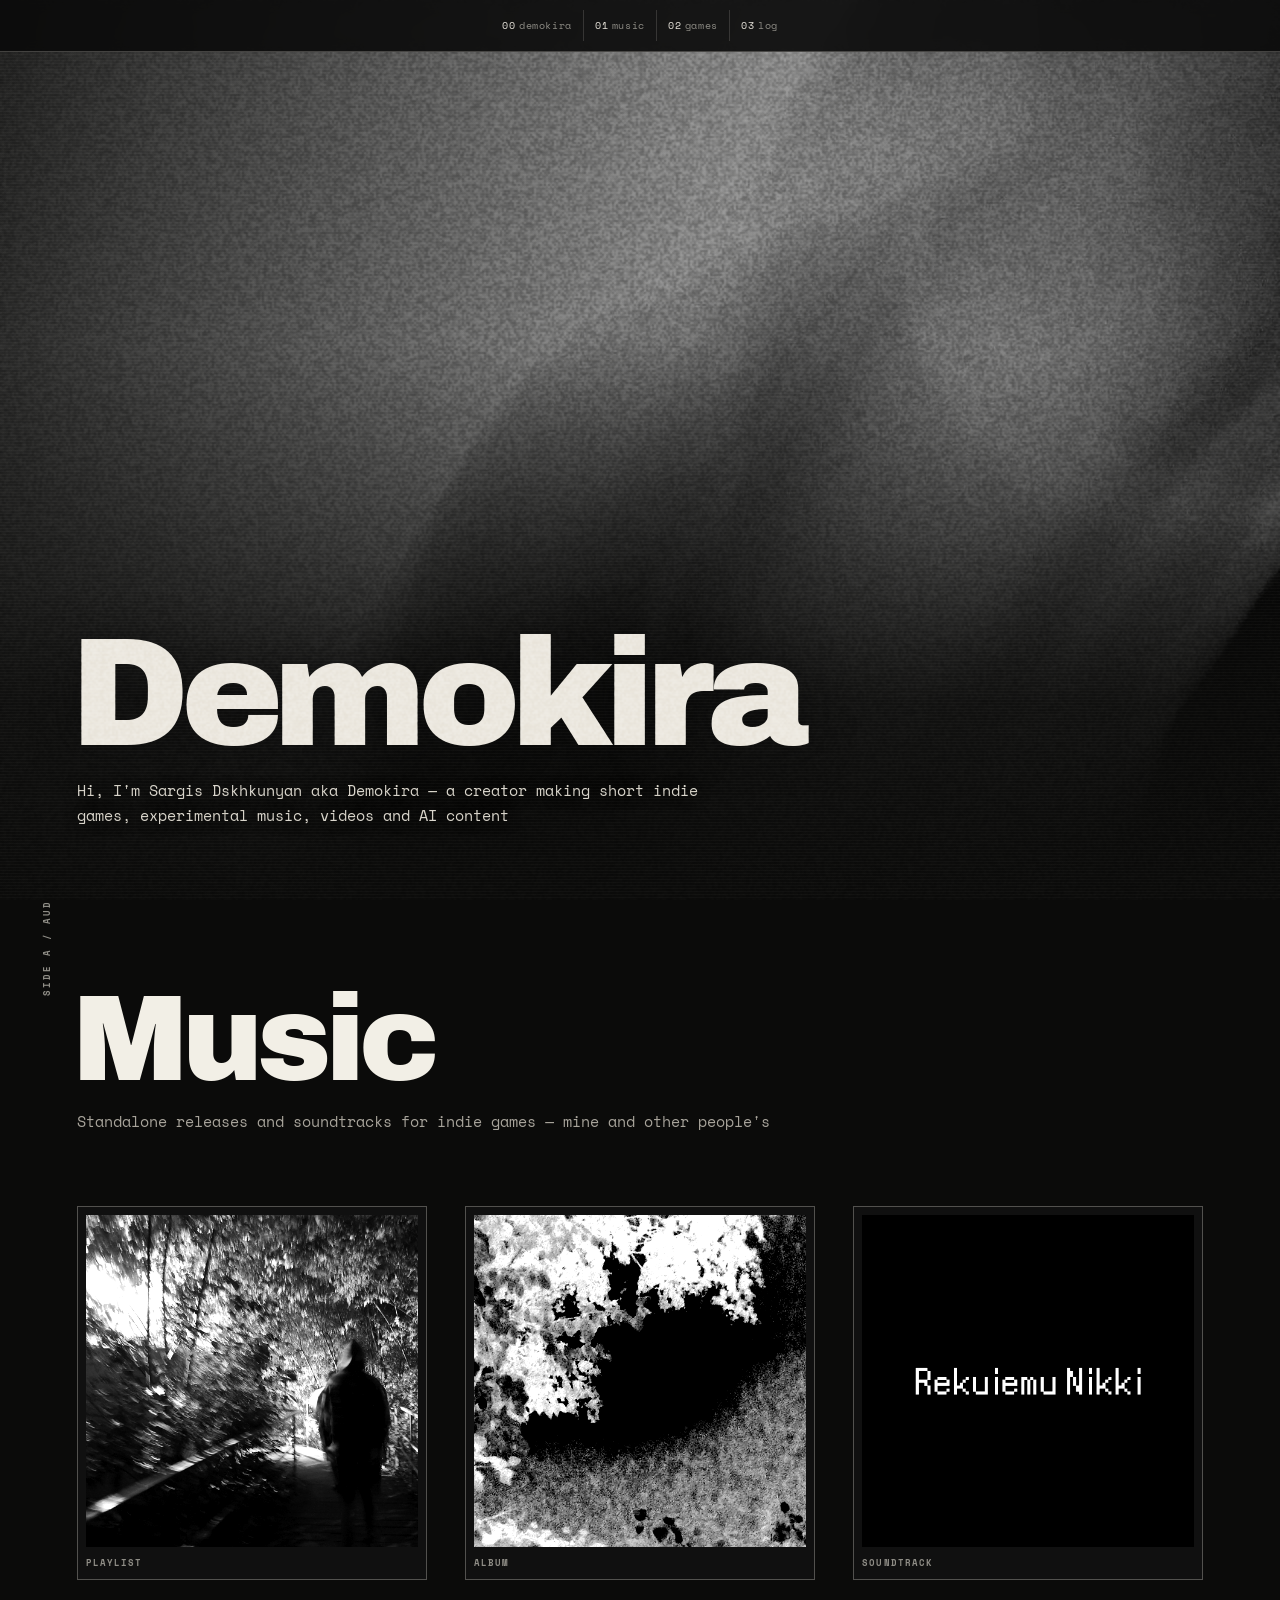
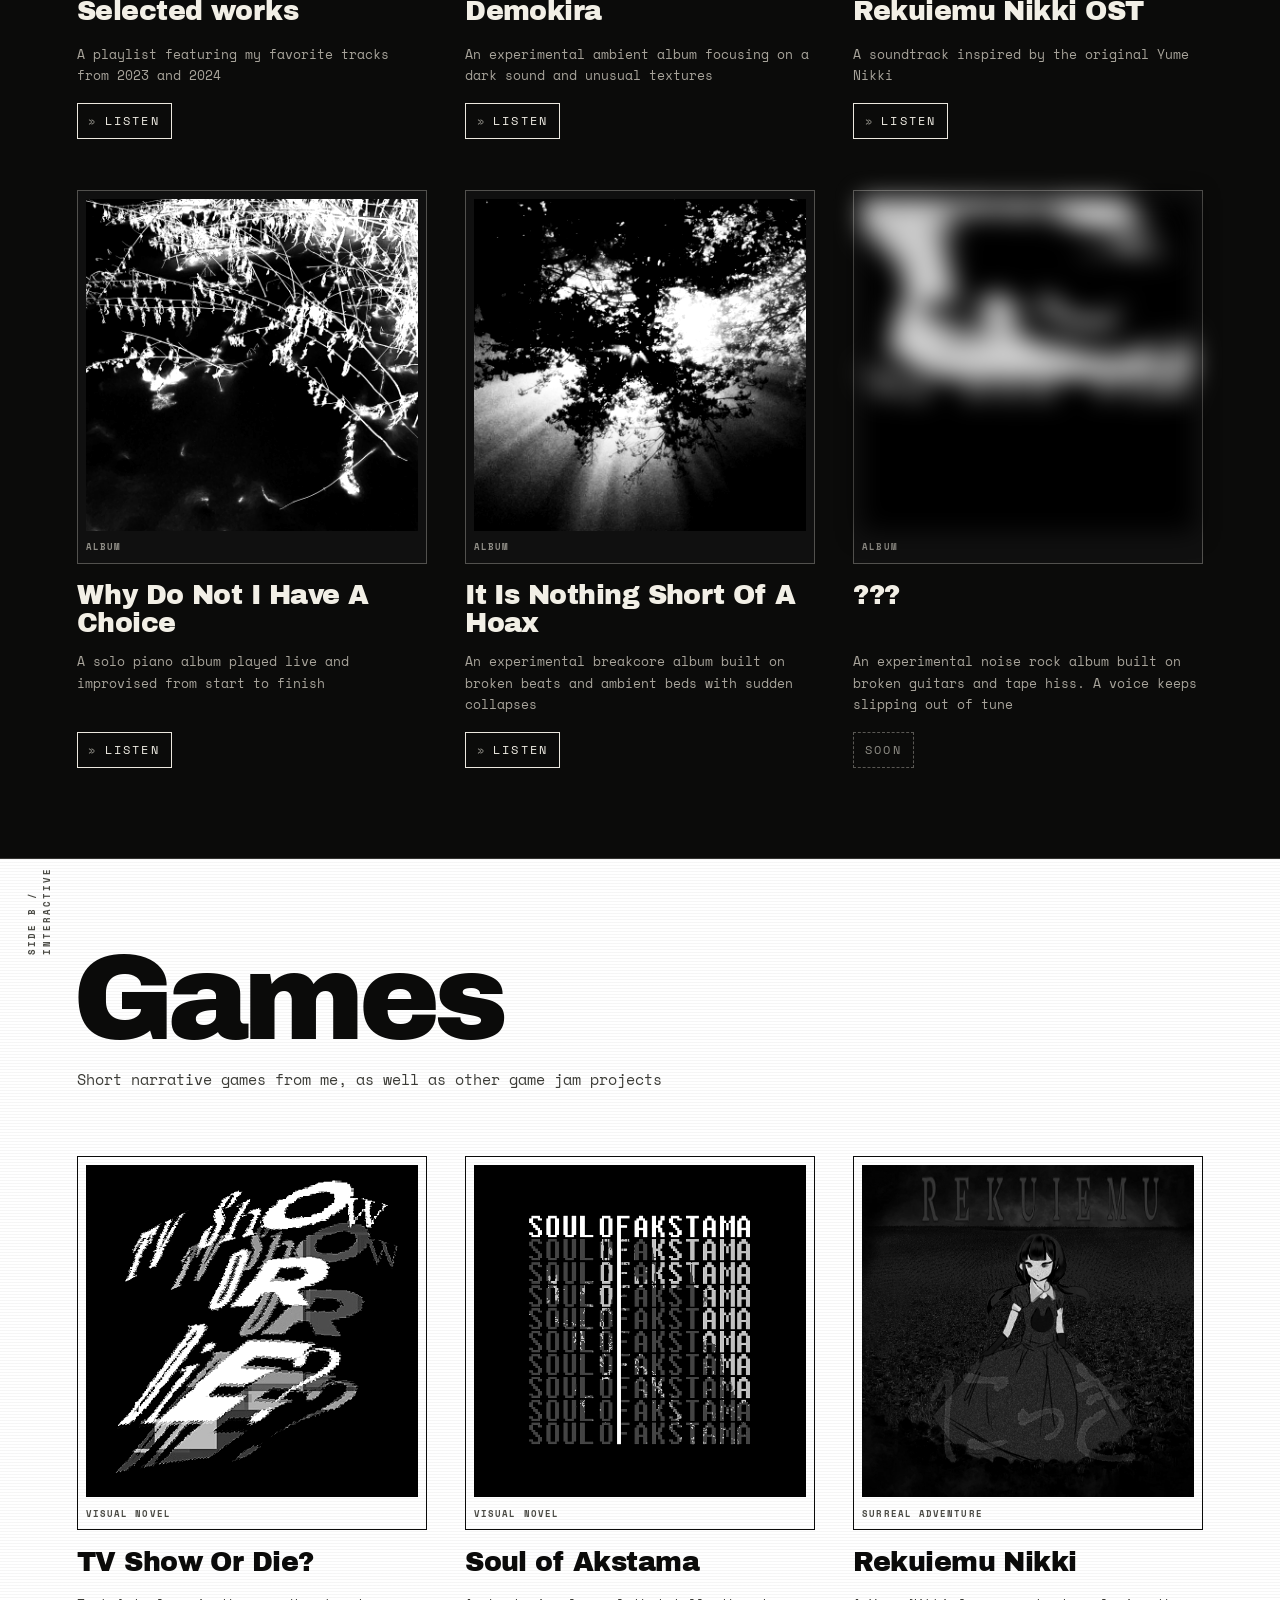
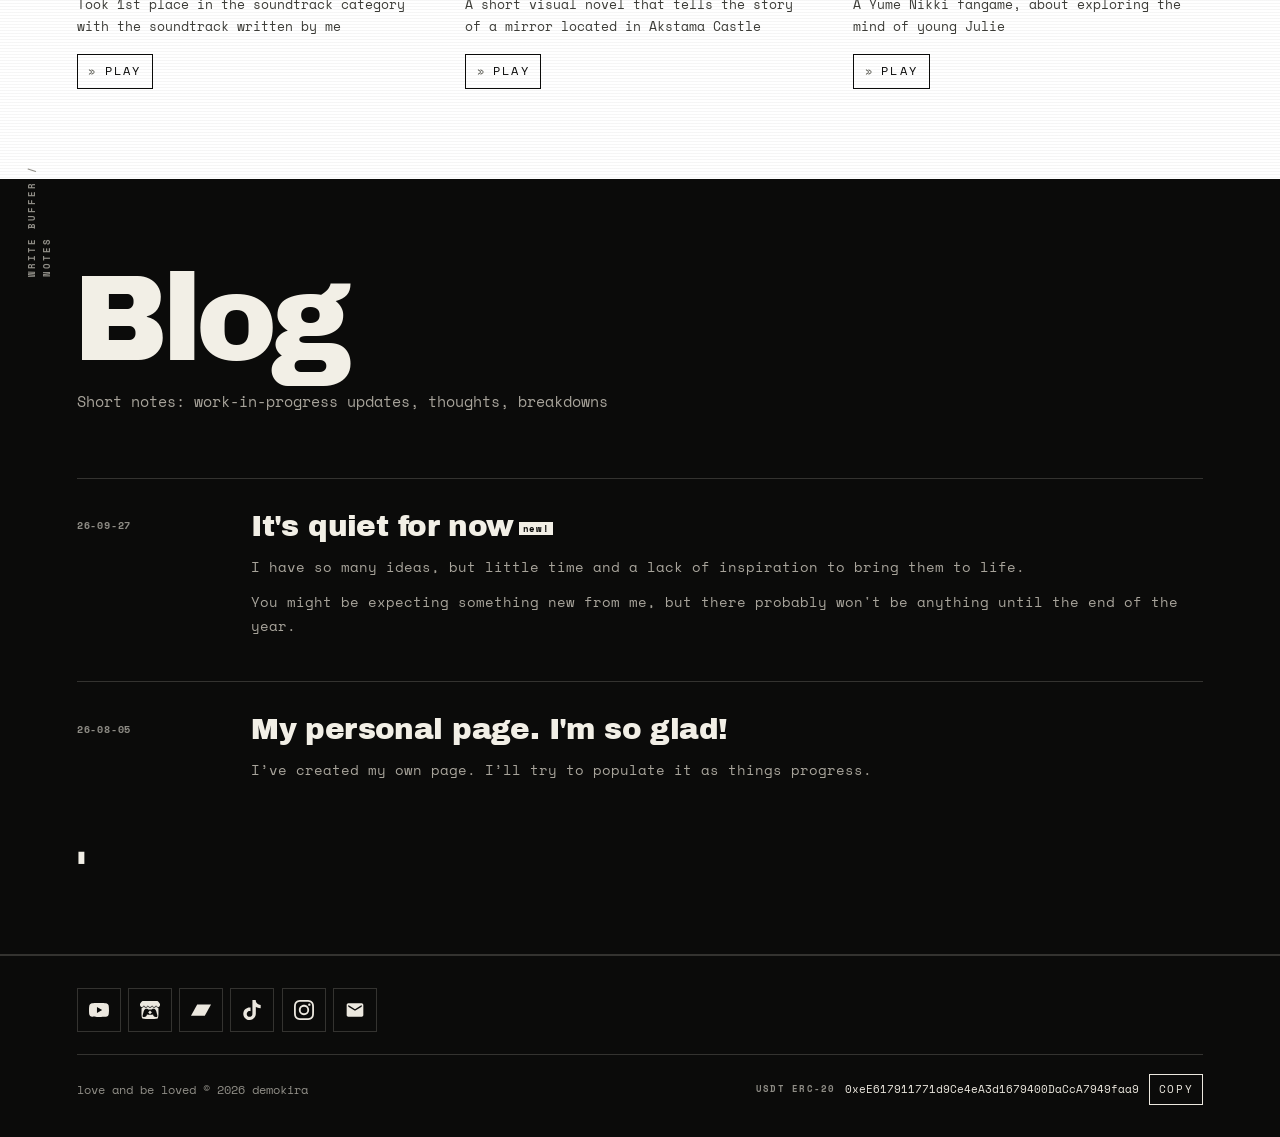
==== index.html @ 19bf6194 "Remove left border from first nav item" ====
<!doctype html>
<html lang="en">
<head>
<meta charset="utf-8">
<meta name="viewport" content="width=device-width, initial-scale=1">
<title>Demokira — indie games, music, videos and AI content</title>
<meta name="description" content="Short indie games, experimental music, videos, AI content and a dev blog by Sargis Dskhkunyan aka Demokira.">
<meta name="theme-color" content="#0b0b0a">
<meta property="og:title" content="Demokira — indie games, music, videos and AI content">
<meta property="og:description" content="Short indie games, experimental music, videos, AI content and a dev blog by Sargis Dskhkunyan aka Demokira.">
<meta property="og:type" content="website">
<meta property="og:url" content="https://sargis.space/">
<meta property="og:site_name" content="Demokira">
<meta property="og:image" content="https://sargis.space/assets/og.png">
<meta name="twitter:card" content="summary_large_image">
<meta name="twitter:image" content="https://sargis.space/assets/og.png">
<link rel="canonical" href="https://sargis.space/">
<link rel="icon" href="assets/icon.png">
<link rel="apple-touch-icon" href="assets/apple-touch-icon.png">
<link rel="manifest" href="site.webmanifest">
<link rel="preconnect" href="https://fonts.googleapis.com">
<link rel="preconnect" href="https://fonts.gstatic.com">
<link rel="stylesheet" href="styles.css?v=portrait15">
</head>
<body>
<div class="dk" id="top"><canvas aria-hidden="true" class="grain-field"></canvas><header class="bar"><nav aria-label="Sections" class="bar__nav"><a href="#top"><span class="nav__num">00</span><span class="nav__word">demokira</span></a><a href="#music"><span class="nav__num">01</span><span class="nav__word">music</span></a><a href="#games"><span class="nav__num">02</span><span class="nav__word">games</span></a><a href="#log"><span class="nav__num">03</span><span class="nav__word">log</span></a></nav></header><main><section class="portrait" id="signal" aria-labelledby="site-title">
  <img alt="Sargis Dskhkunyan, Demokira" class="portrait__img" src="assets/artist.jpg"/>
  <div class="portrait__copy">
    <h1 class="portrait__title" id="site-title">Demokira</h1>
    <p class="portrait__body">Hi, I&#x27;m Sargis Dskhkunyan aka Demokira — a creator making short indie games, experimental music, videos and AI content</p>
  </div>
</section><section aria-labelledby="music-heading" class="bill" id="music"><div class="bill__head"><p class="rail-label">side a / audio</p><h2 class="h-display" id="music-heading">Music</h2><p class="lede">Standalone releases and soundtracks for indie games — mine and other people&#x27;s</p></div><ol class="sleeves"><li class="sleeve"><figure class="sleeve__art"><img alt="Selected works cover artwork" height="512" loading="lazy" src="assets/covers/best-of.jpg" width="512"/><figcaption>playlist</figcaption></figure><div class="sleeve__meta"><h3>Selected works</h3><p class="sleeve__desc">A playlist featuring my favorite tracks from 2023 and 2024</p><a class="listen" href="https://demokira.bandcamp.com/album/the-best-of-demokira-23-24" rel="noopener noreferrer" target="_blank"><span aria-hidden="true">»</span> listen</a></div></li><li class="sleeve"><figure class="sleeve__art"><img alt="Demokira cover artwork" height="512" loading="lazy" src="assets/covers/demokira.jpg" width="512"/><figcaption>album</figcaption></figure><div class="sleeve__meta"><h3>Demokira</h3><p class="sleeve__desc">An experimental ambient album focusing on a dark sound and unusual textures</p><a class="listen" href="https://demokira.bandcamp.com/album/demokira" rel="noopener noreferrer" target="_blank"><span aria-hidden="true">»</span> listen</a></div></li><li class="sleeve"><figure class="sleeve__art"><img alt="Rekuiemu Nikki OST cover artwork" height="512" loading="lazy" src="assets/covers/rekuiemu-ost.jpg" width="512"/><figcaption>soundtrack</figcaption></figure><div class="sleeve__meta"><h3>Rekuiemu Nikki OST</h3><p class="sleeve__desc">A soundtrack inspired by the original Yume Nikki</p><a class="listen" href="https://demokira.bandcamp.com/album/rekuiemu-nikki-demo-ost" rel="noopener noreferrer" target="_blank"><span aria-hidden="true">»</span> listen</a></div></li><li class="sleeve"><figure class="sleeve__art"><img alt="Why Do Not I Have A Choice cover artwork" height="512" loading="lazy" src="assets/covers/choice.jpg" width="512"/><figcaption>album</figcaption></figure><div class="sleeve__meta"><h3>Why Do Not I Have A Choice</h3><p class="sleeve__desc">A solo piano album played live and improvised from start to finish</p><a class="listen" href="https://demokira.bandcamp.com/album/why-do-not-i-have-a-choice" rel="noopener noreferrer" target="_blank"><span aria-hidden="true">»</span> listen</a></div></li><li class="sleeve"><figure class="sleeve__art"><img alt="It Is Nothing Short Of A Hoax cover artwork" height="512" loading="lazy" src="assets/covers/hoax.jpg" width="512"/><figcaption>album</figcaption></figure><div class="sleeve__meta"><h3>It Is Nothing Short Of A Hoax</h3><p class="sleeve__desc">An experimental breakcore album built on broken beats and ambient beds with sudden collapses</p><a class="listen" href="https://demokira.bandcamp.com/album/it-is-nothing-short-of-a-hoax" rel="noopener noreferrer" target="_blank"><span aria-hidden="true">»</span> listen</a></div></li><li class="sleeve sleeve--upcoming"><figure class="sleeve__art"><img alt="??? cover artwork" height="512" loading="lazy" src="assets/covers/upcoming.jpg" width="512"/><figcaption>album</figcaption></figure><div class="sleeve__meta"><h3>???</h3><p class="sleeve__desc">An experimental noise rock album built on broken guitars and tape hiss. A voice keeps slipping out of tune</p><span class="listen listen--soon">soon</span></div></li></ol></section><section aria-labelledby="games-heading" class="inverse inverse--games" id="games"><div class="inverse__head"><p class="rail-label rail-label--ink">side b / interactive</p><h2 class="h-display" id="games-heading">Games</h2><p class="lede lede--ink">Short narrative games from me, as well as other game jam projects</p></div><ol class="sleeves sleeves--games"><li class="sleeve">
  <figure class="sleeve__art"><img alt="TV Show Or Die? cover artwork" height="512" loading="lazy" src="assets/covers/tv-show.jpg" width="512"/><figcaption>visual novel</figcaption></figure>
  <div class="sleeve__meta"><h3>TV Show Or Die?</h3><p class="sleeve__desc">Took 1st place in the soundtrack category with the soundtrack written by me</p><a class="play" href="https://demokira.itch.io/tv-show-or-die" rel="noopener noreferrer" target="_blank"><span aria-hidden="true">»</span> play</a></div>
</li><li class="sleeve">
  <figure class="sleeve__art"><img alt="Soul of Akstama cover artwork" height="512" loading="lazy" src="assets/covers/soul-of-akstama.jpg" width="512"/><figcaption>visual novel</figcaption></figure>
  <div class="sleeve__meta"><h3>Soul of Akstama</h3><p class="sleeve__desc">A short visual novel that tells the story of a mirror located in Akstama Castle</p><a class="play" href="https://demokira.itch.io/soul-of-akstama" rel="noopener noreferrer" target="_blank"><span aria-hidden="true">»</span> play</a></div>
</li><li class="sleeve">
  <figure class="sleeve__art"><img alt="Rekuiemu Nikki cover artwork" height="512" loading="lazy" src="assets/covers/rekuiemu-nikki.jpg" width="512"/><figcaption>surreal adventure</figcaption></figure>
  <div class="sleeve__meta"><h3>Rekuiemu Nikki</h3><p class="sleeve__desc">A Yume Nikki fangame, about exploring the mind of young Julie</p><a class="play" href="https://eklsn.itch.io/reknikki" rel="noopener noreferrer" target="_blank"><span aria-hidden="true">»</span> play</a></div>
</li></ol></section><section aria-labelledby="log-heading" class="log" id="log"><div class="log__head"><p class="rail-label">write buffer / notes</p><h2 class="h-display" id="log-heading">Blog</h2><p class="lede">Short notes: work-in-progress updates, thoughts, breakdowns</p></div><ol class="log__list"><li class="entry"><time class="entry__date" datetime="2026-09-27">26-09-27</time><div class="entry__body"><h3>It&#x27;s quiet for now<span class="new">new!</span></h3><p>I have so many ideas, but little time and a lack of inspiration to bring them to life.</p><p>You might be expecting something new from me, but there probably won&#x27;t be anything until the end of the year.</p></div></li><li class="entry"><time class="entry__date" datetime="2026-08-05">26-08-05</time><div class="entry__body"><h3>My personal page. I&#x27;m so glad!</h3><p>I’ve created my own page. I’ll try to populate it as things progress.</p></div></li></ol><p aria-hidden="true" class="log__cursor">▮</p></section></main><footer class="foot"><div class="foot__top"><ul aria-label="Channels" class="foot__channels"><li><a aria-label="youtube" href="https://www.youtube.com/@demokira" rel="noopener noreferrer" target="_blank" title="youtube"><span aria-hidden="true" class="foot__icon foot__icon--youtube"></span></a></li><li><a aria-label="itch.io" href="https://demokira.itch.io" rel="noopener noreferrer" target="_blank" title="itch.io"><span aria-hidden="true" class="foot__icon foot__icon--itchdotio"></span></a></li><li><a aria-label="bandcamp" href="https://demokira.bandcamp.com" rel="noopener noreferrer" target="_blank" title="bandcamp"><span aria-hidden="true" class="foot__icon foot__icon--bandcamp"></span></a></li><li><a aria-label="tiktok" href="https://www.tiktok.com/@demokira_?_r=1&amp;_t=ZS-98bt2Kt1skm" rel="noopener noreferrer" target="_blank" title="tiktok"><span aria-hidden="true" class="foot__icon foot__icon--tiktok"></span></a></li><li><a aria-label="instagram" href="https://www.instagram.com/srgsdshkhnn" rel="noopener noreferrer" target="_blank" title="instagram"><span aria-hidden="true" class="foot__icon foot__icon--instagram"></span></a></li><li><a aria-label="email" href="mailto:sargis.dshkhunyan@gmail.com" rel="noopener noreferrer" title="email"><span aria-hidden="true" class="foot__icon foot__icon--email"></span></a></li></ul></div><div class="foot__bottom"><p class="foot__line">love and be loved © 2026 demokira</p><div class="foot__wallet"><span class="foot__wallet-label">USDT ERC-20</span><code class="foot__wallet-value">0xeE617911771d9Ce4eA3d1679400DaCcA7949faa9</code><button class="wallet-key" type="button">copy</button></div></div></footer></div>
<script src="script.js?v=portrait15" defer></script>
</body>
</html>
---- styles.css ----
@import url('https://fonts.googleapis.com/css2?family=Archivo+Black&family=Archivo:wght@400;500&family=Space+Mono:ital,wght@0,400;0,700;1,400&display=swap');

*, *::before, *::after { box-sizing: border-box; }
html, body { margin: 0; padding: 0; }
html { background: #0b0b0a; }
body { background: #0b0b0a; color: #ece8df; }
h1, h2, h3, p, figure, blockquote { margin: 0; }
ul, ol { margin: 0; padding: 0; list-style: none; }
img { max-width: 100%; }
a { color: inherit; }
button { font: inherit; }
::selection { background: #ece8df; color: #0b0b0a; }

.scroll-scrub {
  --ss-progress: 0;
  position: relative;
  isolation: isolate;
  color: var(--ss-ink);
  background: var(--ss-bg);
}

.scroll-scrub__stage {
  position: sticky;
  top: 0;
  z-index: 0;
  width: 100%;
  height: 100dvh;
  overflow: hidden;
  background: var(--ss-bg);
}

.scroll-scrub__media,
.scroll-scrub__layer,
.scroll-scrub__picture,
.scroll-scrub__poster,
.scroll-scrub__video {
  position: absolute;
  inset: 0;
  width: 100%;
  height: 100%;
}

.scroll-scrub__media {
  z-index: 0;
}

.scroll-scrub__layer {
  margin: 0;
  overflow: hidden;
  opacity: 0;
  will-change: opacity;
}

.scroll-scrub__layer:first-child {
  opacity: 1;
}

.scroll-scrub__poster,
.scroll-scrub__video {
  display: block;
  object-fit: cover;
  object-position: var(--ss-object-position);
}

.scroll-scrub__poster {
  z-index: 0;
}

.scroll-scrub__video {
  z-index: 1;
}

.scroll-scrub__layer[data-video-painted="true"] .scroll-scrub__poster {
  visibility: hidden;
}

.scroll-scrub__progress {
  position: absolute;
  z-index: 5;
  top: 0;
  right: 0;
  left: 0;
  height: 2px;
  background: color-mix(in srgb, var(--ss-ink) 14%, transparent);
  pointer-events: none;
}

.scroll-scrub__progress span {
  display: block;
  width: 100%;
  height: 100%;
  background: var(--ss-accent);
  transform: scaleX(var(--ss-progress));
  transform-origin: left center;
}

.scroll-scrub__route {
  position: absolute;
  z-index: 6;
  top: clamp(1rem, 3vw, 2rem);
  right: clamp(1rem, 4vw, 4rem);
  left: clamp(1rem, 4vw, 4rem);
  display: flex;
  justify-content: flex-end;
  gap: 0.25rem;
  pointer-events: auto;
}

.scroll-scrub__route-button {
  min-height: 2.75rem;
  padding: 0.65rem 0.9rem;
  border: 0;
  color: var(--ss-muted);
  background: transparent;
  font: inherit;
  cursor: pointer;
}

.scroll-scrub__route-button:hover,
.scroll-scrub__route-button[aria-current="step"] {
  color: var(--ss-ink);
}

.scroll-scrub__route-button[aria-current="step"] {
  text-decoration: underline;
  text-decoration-color: var(--ss-accent);
  text-decoration-thickness: 0.15em;
  text-underline-offset: 0.3em;
}

.scroll-scrub__route-button:focus-visible {
  outline: 2px solid var(--ss-accent);
  outline-offset: 3px;
}

.scroll-scrub__story {
  position: relative;
  z-index: 3;
  margin-top: -100dvh;
  pointer-events: none;
}

.scroll-scrub__chapter,
.scroll-scrub__connector-band {
  position: relative;
}

.scroll-scrub__chapter-pin {
  position: sticky;
  top: 0;
  display: flex;
  align-items: center;
  min-height: 100dvh;
  padding: clamp(5rem, 9vw, 8rem) clamp(1.25rem, 6vw, 6rem);
  pointer-events: none;
}

.scroll-scrub__chapter[data-align="right"] .scroll-scrub__chapter-pin {
  justify-content: flex-end;
}

.scroll-scrub__copy {
  position: relative;
  width: min(40rem, 48vw);
  pointer-events: auto;
}

.scroll-scrub__copy::before {
  position: absolute;
  z-index: -1;
  inset: -3rem -5rem;
  content: "";
  background: radial-gradient(
    ellipse at center,
    color-mix(in srgb, var(--ss-bg) 88%, transparent) 0%,
    color-mix(in srgb, var(--ss-bg) 58%, transparent) 52%,
    transparent 76%
  );
  pointer-events: none;
}

.scroll-scrub__kicker {
  max-width: 30ch;
  margin: 0 0 1rem;
  color: var(--ss-accent);
  font-size: 0.8rem;
  font-weight: 700;
  letter-spacing: 0.12em;
  text-transform: uppercase;
}

.scroll-scrub__title {
  max-width: 13ch;
  margin: 0;
  color: var(--ss-ink);
  font: inherit;
  font-size: clamp(2.75rem, 6vw, 6.75rem);
  font-weight: 700;
  line-height: 0.94;
  letter-spacing: -0.045em;
  text-wrap: balance;
}

.scroll-scrub__body {
  max-width: 42ch;
  margin: 1.5rem 0 0;
  color: var(--ss-muted);
  font-size: clamp(1rem, 1.35vw, 1.2rem);
  line-height: 1.55;
}

.scroll-scrub__tags {
  display: flex;
  flex-wrap: wrap;
  gap: 0.55rem;
  margin: 1.5rem 0 0;
  padding: 0;
  list-style: none;
}

.scroll-scrub__tags li {
  padding: 0.45rem 0.7rem;
  border: 1px solid color-mix(in srgb, var(--ss-ink) 20%, transparent);
  color: var(--ss-ink);
  font-size: 0.82rem;
}

.scroll-scrub__actions {
  display: flex;
  flex-wrap: wrap;
  gap: 0.75rem;
  margin-top: 2rem;
}

@media (max-width: 860px) {
  .scroll-scrub__poster,
  .scroll-scrub__video {
    object-position: var(--ss-mobile-position);
  }

  .scroll-scrub__route {
    right: max(0.75rem, env(safe-area-inset-right));
    left: max(0.75rem, env(safe-area-inset-left));
    justify-content: flex-start;
    overflow-x: auto;
    overscroll-behavior-x: contain;
    scrollbar-width: thin;
  }

  .scroll-scrub__route-button {
    flex: 0 0 auto;
  }

  .scroll-scrub__chapter-pin,
  .scroll-scrub__chapter[data-align="right"] .scroll-scrub__chapter-pin {
    align-items: flex-end;
    justify-content: flex-start;
    padding: 6.5rem max(1.25rem, env(safe-area-inset-right))
      calc(4rem + env(safe-area-inset-bottom))
      max(1.25rem, env(safe-area-inset-left));
  }

  .scroll-scrub__copy {
    width: min(100%, 36rem);
  }

  .scroll-scrub__copy::before {
    inset: -3rem -2rem;
    background: linear-gradient(
      to top,
      var(--ss-bg) 0%,
      color-mix(in srgb, var(--ss-bg) 82%, transparent) 58%,
      transparent 100%
    );
  }

  .scroll-scrub__title {
    max-width: 14ch;
    font-size: clamp(2.3rem, 11vw, 4.5rem);
  }
}

@media (prefers-reduced-motion: reduce) {
  .scroll-scrub__chapter {
    min-height: 100dvh !important;
  }

  .scroll-scrub__connector-band {
    display: none;
  }

  .scroll-scrub__progress span {
    transition: none;
  }
}


/* ==========================================================================
   DEMOKIRA — pirate signal. Custom token layer, no framework utilities.
   ========================================================================== */

html {
  scroll-behavior: smooth;
  background: #0b0b0a;
}

.dk {
  --ink: #0b0b0a;
  --paper: #ece8df;
  --chalk: #f2efe6;
  --ash: #8f8d86;
  --smoke: #a8a49b;
  --line: rgba(236, 232, 223, 0.18);
  --bar-h: 52px;
  position: relative;
  min-height: 100dvh;
  background: var(--ink);
  color: var(--paper);
  font-family: "Space Mono", ui-monospace, "SFMono-Regular", monospace;
  font-size: 15px;
  line-height: 1.6;
  overflow-x: clip;
}

/* fixed randomized grain over the whole site (canvas) */
.grain-field {
  position: fixed;
  z-index: 74;
  inset: 0;
  display: block;
  width: 100%;
  height: 100%;
  opacity: 0.2;
  mix-blend-mode: overlay;
  pointer-events: none;
}

.dk::after {
  position: fixed;
  z-index: 75;
  inset: 0;
  content: "";
  background: repeating-linear-gradient(
    to bottom,
    rgba(236, 232, 223, 0.05) 0px,
    rgba(236, 232, 223, 0.05) 1px,
    rgba(11, 11, 10, 0) 1px,
    rgba(11, 11, 10, 0) 3px
  );
  opacity: 0.6;
  pointer-events: none;
}

/* ---------- machine bar -------------------------------------------------- */
.bar {
  position: fixed;
  z-index: 90;
  top: 0;
  right: 0;
  left: 0;
  display: flex;
  align-items: center;
  gap: 1.5rem;
  height: var(--bar-h);
  padding: 0 clamp(0.75rem, 2vw, 1.5rem);
  border-bottom: 1px solid rgba(236, 232, 223, 0.24);
  background: rgba(11, 11, 10, 0.9);
  -webkit-backdrop-filter: blur(6px);
  backdrop-filter: blur(6px);
  font-family: "Space Mono", ui-monospace, monospace;
  font-size: 10px;
  letter-spacing: 0.08em;
  text-transform: lowercase;
}

.brand {
  display: inline-flex;
  align-items: center;
  color: var(--chalk);
  font-family: "Archivo", "Helvetica Neue", Arial, sans-serif;
  font-size: 12px;
  font-weight: 400;
  letter-spacing: 0.08em;
  text-decoration: none;
  text-transform: uppercase;
}

.brand:hover {
  background: var(--chalk);
  color: var(--ink);
}

.bar__nav {
  display: flex;
  margin: 0 auto;
  gap: 0;
}

.bar__nav a {
  display: inline-flex;
  gap: 0.35em;
  padding: 0.45rem 0.7rem;
  border-left: 1px solid rgba(236, 232, 223, 0.16);
  color: var(--ash);
  font-family: "Space Mono", ui-monospace, monospace;
  font-size: 10px;
  letter-spacing: 0.06em;
  text-decoration: none;
}

.nav__num {
  color: var(--paper);
}

.bar__nav a:hover .nav__num,
.bar__nav a:focus-visible .nav__num {
  color: inherit;
}

.bar__nav a:first-child {
  border-left: 0;
}

.bar__nav a:hover,
.bar__nav a:focus-visible {
  background: var(--chalk);
  color: var(--ink);
  outline: none;
}

/* ---------- hero: artist portrait ---------------------------------------- */
.portrait {
  position: relative;
  display: flex;
  align-items: flex-end;
  min-height: 100dvh;
  padding: calc(var(--bar-h) + 3rem) clamp(1.1rem, 6vw, 5.5rem)
    clamp(2.5rem, 8vh, 5rem);
  overflow: hidden;
  background: var(--ink);
}

.portrait__img {
  position: absolute;
  z-index: 0;
  inset: 0;
  display: block;
  width: 100%;
  height: 100%;
  object-fit: cover;
  object-position: 50% 42%;
  filter: grayscale(1) contrast(1.12) brightness(0.78);
}

.portrait::after {
  position: absolute;
  z-index: 1;
  inset: 0;
  content: "";
  background:
    linear-gradient(
      to top,
      #0b0b0a 0%,
      rgba(11, 11, 10, 0.9) 22%,
      rgba(11, 11, 10, 0.18) 62%,
      rgba(11, 11, 10, 0.22) 100%
    ),
    linear-gradient(
      100deg,
      rgba(11, 11, 10, 0.86) 0%,
      rgba(11, 11, 10, 0.25) 48%,
      rgba(11, 11, 10, 0) 72%
    );
  pointer-events: none;
}

.portrait__copy {
  position: relative;
  z-index: 2;
  width: min(86rem, 94vw);
}

.portrait__label {
  margin: 0 0 1.2rem;
  color: #d0ccc2;
  font-family: "Space Mono", ui-monospace, monospace;
  font-size: 9px;
  letter-spacing: 0.2em;
  text-transform: uppercase;
}

.portrait__title {
  margin: 0 0 0 -0.045em;
  color: var(--paper);
  font-family: "Archivo Black", "Arial Black", sans-serif;
  font-size: clamp(4rem, 12vw, 12rem);
  font-weight: 400;
  line-height: 0.8;
  letter-spacing: -0.06em;
  text-shadow: 0 0 44px rgba(11, 11, 10, 0.65);
}

.portrait__body {
  max-width: 50vw;
  margin: 1.4rem 0 0;
  color: #d8d4ca;
  font-family: "Space Mono", ui-monospace, monospace;
  font-size: 0.95rem;
  line-height: 1.65;
  text-shadow: 0 1px 14px rgba(11, 11, 10, 0.85);
}

/* ---------- hero: archive index ------------------------------------------ */
.archive {
  position: relative;
  display: flex;
  flex-direction: column;
  min-height: 100dvh;
  padding: calc(var(--bar-h) + 2rem) clamp(1.1rem, 6vw, 5.5rem)
    clamp(2rem, 6vh, 4rem);
  border-bottom: 1px solid var(--line);
}

.archive__top {
  display: flex;
  flex-wrap: wrap;
  justify-content: space-between;
  gap: 0.8rem;
  padding-bottom: 0.9rem;
  border-bottom: 1px solid var(--line);
  color: var(--ash);
  font-family: "Space Mono", ui-monospace, monospace;
  font-size: 9px;
  letter-spacing: 0.14em;
  text-transform: uppercase;
}

.archive__grid {
  display: grid;
  flex: 1;
  grid-template-columns: minmax(0, 0.42fr) minmax(0, 0.58fr);
  gap: clamp(2rem, 5vw, 5rem);
  align-items: center;
  padding-top: clamp(2rem, 5vh, 4rem);
}

.archive__label {
  margin: 0 0 1rem;
  color: var(--ash);
  font-family: "Space Mono", ui-monospace, monospace;
  font-size: 9px;
  letter-spacing: 0.2em;
  text-transform: uppercase;
}

.archive__title {
  margin: 0 0 1.5rem;
  color: var(--chalk);
  font-family: "Archivo Black", "Arial Black", sans-serif;
  font-size: clamp(3.4rem, 7vw, 7rem);
  font-weight: 400;
  line-height: 0.82;
  letter-spacing: -0.05em;
}

.archive__body {
  max-width: 46ch;
  margin: 0;
  color: var(--smoke);
  font-family: "Space Mono", ui-monospace, monospace;
  font-size: 0.95rem;
  line-height: 1.65;
}

.archive__meta {
  margin: 2rem 0 0;
  padding-top: 1rem;
  border-top: 1px solid var(--line);
  color: var(--ash);
  font-family: "Space Mono", ui-monospace, monospace;
  font-size: 9px;
  letter-spacing: 0.14em;
  line-height: 1.8;
  text-transform: uppercase;
}

.archive__index {
  width: 100%;
}

.archive__head {
  display: grid;
  grid-template-columns: 2rem 2.6rem minmax(0, 1fr) 3.6rem 3rem;
  gap: 0.8rem;
  align-items: center;
  padding: 0.6rem 0.4rem;
  border-bottom: 1px solid var(--line);
  color: var(--ash);
  font-family: "Space Mono", ui-monospace, monospace;
  font-size: 8px;
  letter-spacing: 0.14em;
  text-transform: uppercase;
}

.archive__list {
  margin: 0;
  padding: 0;
  list-style: none;
}

.archive__row {
  border-bottom: 1px solid var(--line);
}

.archive__link {
  display: grid;
  grid-template-columns: 2rem 2.6rem minmax(0, 1fr) 3.6rem 3rem;
  gap: 0.8rem;
  align-items: center;
  padding: 0.6rem 0.4rem;
  color: inherit;
  text-decoration: none;
  transition: background 150ms linear, color 150ms linear;
}

a.archive__link:hover,
a.archive__link:focus-visible {
  background: var(--paper);
  color: var(--ink);
  outline: none;
}

.archive__num {
  color: var(--ash);
  font-family: "Space Mono", ui-monospace, monospace;
  font-size: 9px;
}

.archive__thumb {
  display: block;
  width: 2.4rem;
  height: 2.4rem;
  border: 1px solid var(--line);
  object-fit: cover;
  filter: grayscale(1) contrast(1.15);
}

.archive__name {
  display: flex;
  flex-direction: column;
  gap: 0.2rem;
  min-width: 0;
}

.archive__name-title {
  font-family: "Archivo Black", "Arial Black", sans-serif;
  font-size: clamp(1rem, 1.35vw, 1.25rem);
  font-weight: 400;
  line-height: 1.05;
  letter-spacing: -0.02em;
}

.archive__type {
  color: var(--ash);
  font-family: "Space Mono", ui-monospace, monospace;
  font-size: 8px;
  letter-spacing: 0.14em;
  text-transform: uppercase;
}

.archive__year,
.archive__state {
  color: var(--ash);
  font-family: "Space Mono", ui-monospace, monospace;
  font-size: 9px;
}

.archive__state {
  text-align: right;
}

a.archive__link:hover .archive__num,
a.archive__link:hover .archive__type,
a.archive__link:hover .archive__year,
a.archive__link:hover .archive__state {
  color: var(--ink);
}

.archive__row--soon {
  opacity: 0.5;
}

.archive__row--soon .archive__thumb {
  filter: blur(2px) grayscale(1);
}

/* ---------- hero: noise + ascii ------------------------------------------ */
.hero {
  position: relative;
  display: flex;
  align-items: flex-end;
  min-height: 100dvh;
  padding: calc(var(--bar-h) + 3rem) clamp(1.1rem, 6vw, 5.5rem)
    clamp(2.5rem, 8vh, 5rem);
  overflow: hidden;
  border-bottom: 1px solid var(--line);
}

.noise-field {
  position: absolute;
  z-index: 0;
  inset: 0;
  display: block;
  width: 100%;
  height: 100%;
  opacity: 0.28;
  mix-blend-mode: screen;
  pointer-events: none;
}

.hero::after {
  position: absolute;
  z-index: 1;
  inset: 0;
  content: "";
  background:
    radial-gradient(
      ellipse at 18% 82%,
      rgba(11, 11, 10, 0.98) 0%,
      rgba(11, 11, 10, 0.86) 34%,
      rgba(11, 11, 10, 0) 68%
    ),
    linear-gradient(
      to top,
      rgba(11, 11, 10, 0.94) 0%,
      rgba(11, 11, 10, 0.5) 32%,
      rgba(11, 11, 10, 0) 64%
    );
  pointer-events: none;
}

.ascii-boy {
  position: absolute;
  z-index: 2;
  right: clamp(1rem, 4vw, 4rem);
  bottom: clamp(2rem, 7vh, 4rem);
  margin: 0;
  color: var(--paper);
  font-family: "Space Mono", ui-monospace, monospace;
  font-size: clamp(7px, 0.9vw, 12px);
  line-height: 1.02;
  letter-spacing: 0;
  white-space: pre;
  opacity: 0.9;
  text-shadow: 0 0 14px rgba(236, 232, 223, 0.25);
  pointer-events: none;
}

.hero .scroll-scrub__copy {
  position: relative;
  z-index: 3;
  width: min(90rem, 94vw);
}

.hero .scroll-scrub__copy::before {
  display: none;
  inset: -30vh -30vw -6vh -10vw;
  background: linear-gradient(
    104deg,
    rgba(11, 11, 10, 0.97) 0%,
    rgba(11, 11, 10, 0.92) 38%,
    rgba(11, 11, 10, 0.55) 66%,
    rgba(11, 11, 10, 0) 94%
  );
}

.hero .scroll-scrub__kicker {
  max-width: none;
  margin: 0 0 1.4rem;
  color: var(--ash);
  font-family: "Space Mono", ui-monospace, monospace;
  font-size: 10px;
  font-weight: 400;
  letter-spacing: 0.26em;
  text-transform: uppercase;
}

.hero .scroll-scrub__title {
  max-width: none;
  margin: 0;
  color: var(--chalk);
  font-family: "Archivo Black", "Arial Black", sans-serif;
  font-size: clamp(3.1rem, 11.2vw, 11rem);
  font-weight: 400;
  line-height: 0.8;
  letter-spacing: -0.055em;
  text-shadow: 0 0 42px rgba(236, 232, 223, 0.16);
  text-wrap: nowrap;
}

.hero .scroll-scrub__body {
  max-width: 70ch;
  margin-top: 1.3rem;
  color: var(--smoke);
  font-family: "Space Mono", ui-monospace, monospace;
  font-size: clamp(0.9rem, 1.15vw, 1.05rem);
  line-height: 1.65;
}

/* ---------- shared section type ----------------------------------------- */
.bill,
.log {
  position: relative;
  padding: clamp(4.5rem, 10vh, 8.5rem) clamp(1.1rem, 6vw, 5.5rem);
  border-bottom: 1px solid var(--line);
  scroll-margin-top: calc(var(--bar-h) + 8px);
}

.bill__head,
.inverse__head,
.log__head {
  position: relative;
  padding-left: 0;
}

.rail-label {
  position: absolute;
  top: 0.4rem;
  left: -1.4rem;
  margin: 0;
  color: var(--ash);
  font-family: "Space Mono", ui-monospace, monospace;
  font-size: 9px;
  letter-spacing: 0.22em;
  text-transform: uppercase;
  transform: rotate(180deg);
  transform-origin: left top;
  writing-mode: vertical-rl;
}

.rail-label--ink {
  color: #4a4a44;
}

.h-display {
  margin: 0 0 0 -0.03em;
  color: var(--chalk);
  font-family: "Archivo Black", "Arial Black", sans-serif;
  font-size: clamp(3.2rem, 9.5vw, 8rem);
  font-weight: 400;
  line-height: 0.82;
  letter-spacing: -0.05em;
}

.lede {
  max-width: none;
  margin: 1.2rem 0 0;
  color: var(--smoke);
  font-size: 0.92rem;
  line-height: 1.7;
}

.lede--ink {
  color: #3c3c37;
}

/* ---------- music -------------------------------------------------------- */
.bill__head {
  margin-bottom: clamp(2.5rem, 6vw, 4.5rem);
}

.sleeves {
  display: grid;
  grid-template-columns: repeat(3, minmax(0, 1fr));
  column-gap: clamp(1.4rem, 3vw, 3rem);
  row-gap: clamp(2rem, 4vw, 3.5rem);
  align-items: stretch;
  margin: 0;
  padding: 0;
  list-style: none;
}

.sleeve {
  position: relative;
  display: grid;
  grid-row: span 4;
  grid-template-rows: subgrid;
  row-gap: 0;
}

.sleeve:nth-child(2) {
  margin-top: 0;
}

.sleeve:nth-child(3) {
  margin-top: 0;
}

.sleeve__art {
  position: relative;
  margin: 0;
  padding: 8px;
  border: 1px solid rgba(236, 232, 223, 0.3);
  background: #101010;
  transition: transform 220ms ease, border-color 220ms linear;
}

.sleeve:hover .sleeve__art {
  transform: translateY(-5px) rotate(-0.5deg);
  border-color: var(--chalk);
}

.sleeve__art img {
  display: block;
  width: 100%;
  height: auto;
  aspect-ratio: 1;
  object-fit: cover;
  filter: grayscale(1) contrast(1.1);
}

.sleeve--upcoming .sleeve__art img {
  filter: grayscale(1) contrast(1.05) brightness(0.85) blur(12px);
}

.sleeve__art figcaption {
  padding-top: 0.6rem;
  color: var(--ash);
  font-family: "Space Mono", ui-monospace, monospace;
  font-size: 9px;
  letter-spacing: 0.12em;
  text-transform: uppercase;
}

.sleeve__meta {
  display: contents;
}

.sleeve__meta h3 {
  margin: 1.15rem 0 0;
  color: var(--chalk);
  font-family: "Archivo Black", "Arial Black", sans-serif;
  font-size: clamp(1.35rem, 2.1vw, 1.9rem);
  font-weight: 400;
  line-height: 1.04;
  letter-spacing: -0.02em;
}

.stamp {
  display: inline-block;
  margin: 0;
  padding: 0.18em 0.5em;
  background: var(--ash);
  color: var(--ink);
  font-size: 10px;
  letter-spacing: 0.14em;
  text-transform: lowercase;
}

.stamp--ink {
  background: var(--ink);
  color: var(--paper);
}

.sleeve__desc {
  max-width: none;
  margin: 0.8rem 0 0;
  color: var(--smoke);
  font-size: 0.82rem;
  line-height: 1.65;
}

.listen {
  display: inline-flex;
  align-items: center;
  justify-self: start;
  gap: 0.55em;
  margin: 1rem 0 0;
  padding: 0.55em 0.85em;
  border: 1px solid var(--paper);
  color: var(--chalk);
  font-family: "Space Mono", ui-monospace, monospace;
  font-size: 0.78rem;
  letter-spacing: 0.18em;
  text-decoration: none;
  text-transform: uppercase;
  transition: background 160ms linear, color 160ms linear;
}

.listen--soon {
  border-color: rgba(236, 232, 223, 0.35);
  border-style: dashed;
  color: var(--ash);
  cursor: default;
}

.listen--soon:hover {
  border-color: rgba(236, 232, 223, 0.35);
  background: transparent;
  color: var(--ash);
}

.listen span {
  color: var(--ash);
}

.listen:hover,
.listen:focus-visible {
  background: var(--chalk);
  color: var(--ink);
  outline: none;
}

.listen:hover span {
  color: var(--ink);
}

/* ---------- games, inverse video ----------------------------------------- */
.inverse {
  position: relative;
  padding: clamp(4.5rem, 10vh, 8.5rem) clamp(1.1rem, 6vw, 5.5rem);
  border-bottom: 1px solid var(--ink);
  scroll-margin-top: calc(var(--bar-h) + 8px);
  background-color: var(--paper);
  background-image: repeating-linear-gradient(
    to bottom,
    rgba(11, 11, 10, 0.055) 0px,
    rgba(11, 11, 10, 0.055) 1px,
    rgba(236, 232, 223, 0) 1px,
    rgba(236, 232, 223, 0) 3px
  );
  color: var(--ink);
}

.inverse .h-display {
  color: var(--ink);
}

.inverse--games {
  background-color: #ffffff;
  background-image: repeating-linear-gradient(
    to bottom,
    rgba(11, 11, 10, 0.04) 0px,
    rgba(11, 11, 10, 0.04) 1px,
    rgba(255, 255, 255, 0) 1px,
    rgba(255, 255, 255, 0) 3px
  );
}

.inverse--games .sleeve__art {
  border-color: var(--ink);
  background: transparent;
}

.inverse--games .sleeve__art figcaption {
  color: #4a4a44;
}

.inverse--games .sleeve__meta h3 {
  color: var(--ink);
}

.inverse--games .sleeve__desc {
  color: #3c3c37;
}

.inverse--games .sleeve:hover .sleeve__art {
  border-color: var(--ink);
}

.inverse--games .play {
  justify-self: start;
  margin: 1rem 0 0;
  padding: 0.55em 0.85em;
  border-width: 1px;
  font-size: 0.78rem;
  letter-spacing: 0.18em;
}

.inverse--games .play span {
  color: #5a5a52;
}

.inverse--games .play:hover {
  background: var(--ink);
  color: var(--chalk);
}

.inverse--games .play:hover span {
  color: var(--chalk);
}

.inverse__head {
  margin-bottom: clamp(2.5rem, 6vw, 4rem);
}

.ledger {
  margin: 0;
  padding: 0;
  border-bottom: 2px solid var(--ink);
  list-style: none;
}

.ledger__row {
  position: relative;
  isolation: isolate;
  display: grid;
  grid-template-columns: minmax(0, 1fr) 9rem 5.5rem;
  gap: clamp(1rem, 2.2vw, 2rem);
  align-items: center;
  padding: 1.5rem 0;
  background-image: linear-gradient(var(--ink), var(--ink));
  background-repeat: no-repeat;
  background-position: 0 0;
  background-size: 100% 2px;
  transition: color 170ms linear;
}

/* the black hover floods the full viewport width, not just the row box */
.ledger__row::before {
  position: absolute;
  z-index: -1;
  top: -2px;
  bottom: -2px;
  left: calc(50% - 50vw);
  width: 100vw;
  content: "";
  background: var(--ink);
  opacity: 0;
  transition: opacity 150ms linear;
}

.ledger__row:hover {
  color: var(--paper);
}

.ledger__row:hover::before {
  opacity: 1;
}

.ledger__idx {
  position: absolute;
  top: 1.6rem;
  left: -2.6rem;
  font-family: "Space Mono", ui-monospace, monospace;
  font-size: 11px;
  letter-spacing: 0.08em;
}

.ledger__row:hover .ledger__idx {
  color: var(--ash);
}

.ledger__body h3 {
  margin: 0;
  font-family: "Archivo Black", "Arial Black", sans-serif;
  font-size: clamp(1.45rem, 2.8vw, 2.4rem);
  font-weight: 400;
  line-height: 1.02;
  letter-spacing: -0.03em;
}

.ledger__body .stamp {
  margin-top: 0.55rem;
}

.ledger__row:hover .stamp--ink {
  background: var(--paper);
  color: var(--ink);
}

.ledger__desc {
  max-width: none;
  margin: 0.6rem 0 0;
  color: #3c3c37;
  font-size: 0.8rem;
  line-height: 1.65;
}

.ledger__row:hover .ledger__desc {
  color: var(--smoke);
}

.ledger__thumb {
  display: block;
  width: 9rem;
  height: 9rem;
  border: 1px solid var(--ink);
  object-fit: cover;
  filter: grayscale(1) contrast(1.1);
}

.play {
  display: inline-flex;
  align-items: center;
  justify-self: end;
  gap: 0.55em;
  padding: 0.6em 0.85em;
  border: 2px solid var(--ink);
  color: var(--ink);
  font-family: "Space Mono", ui-monospace, monospace;
  font-size: 0.78rem;
  letter-spacing: 0.18em;
  text-decoration: none;
  text-transform: uppercase;
  transition: background 160ms linear, color 160ms linear;
}

.play span {
  color: var(--ash);
}

.play:hover span {
  color: var(--ink);
}

.play:hover,
.play:focus-visible {
  background: var(--ink);
  color: var(--paper);
  outline: none;
}

.ledger__row:hover .play {
  border-color: var(--paper);
  color: var(--paper);
}

.ledger__row:hover .play:hover {
  background: var(--paper);
  color: var(--ink);
}

/* ---------- log ---------------------------------------------------------- */
.log__head {
  margin-bottom: clamp(2.5rem, 6vw, 4rem);
}

.log__list {
  max-width: 74rem;
  margin: 0;
  padding: 0;
  list-style: none;
}

.entry {
  display: grid;
  grid-template-columns: 8.5rem minmax(0, 1fr);
  gap: clamp(1.2rem, 3vw, 2.5rem);
  padding: 2rem 0;
  border-top: 1px solid var(--line);
}

.entry__date {
  padding-top: 0.45rem;
  color: var(--ash);
  font-family: "Space Mono", ui-monospace, monospace;
  font-size: 10px;
  letter-spacing: 0.08em;
}

.entry h3 {
  margin: 0 0 0.8rem;
  color: var(--chalk);
  font-family: "Archivo Black", "Arial Black", sans-serif;
  font-size: clamp(1.35rem, 2.3vw, 1.9rem);
  font-weight: 400;
  line-height: 1.06;
  letter-spacing: -0.02em;
}

.entry p {
  max-width: none;
  margin: 0 0 0.7rem;
  color: var(--smoke);
  font-size: 0.88rem;
  line-height: 1.7;
}

.new {
  display: inline-block;
  margin-left: 0.6em;
  padding: 0.16em 0.42em;
  background: var(--chalk);
  color: var(--ink);
  font-family: "Space Mono", ui-monospace, monospace;
  font-size: 9px;
  font-weight: 400;
  letter-spacing: 0.08em;
  vertical-align: middle;
  animation: dk-blink 1.2s steps(2, start) infinite;
}

.log__cursor {
  margin: 1.4rem 0 0;
  color: var(--chalk);
  font-size: 1rem;
  line-height: 1;
  animation: dk-blink 1s steps(2, start) infinite;
}

/* ---------- footer ------------------------------------------------------- */
.foot {
  display: flex;
  flex-direction: column;
  gap: 1.4rem;
  padding: 2rem clamp(1.1rem, 6vw, 5.5rem);
  border-top: 1px solid var(--line);
  color: var(--ash);
  font-size: 0.76rem;
}

.foot__top {
  display: flex;
  align-items: center;
  justify-content: space-between;
  gap: 1.2rem;
  flex-wrap: wrap;
}

.foot__channels {
  display: flex;
  flex-wrap: wrap;
  gap: 0.45rem;
  margin: 0;
  padding: 0;
  list-style: none;
}

.foot__channels a {
  display: grid;
  place-items: center;
  width: 44px;
  height: 44px;
  border: 1px solid var(--line);
  color: var(--paper);
  transition: background 140ms linear, color 140ms linear, border-color 140ms linear;
}

.foot__channels a:hover,
.foot__channels a:focus-visible {
  border-color: var(--chalk);
  background: var(--chalk);
  color: var(--ink);
  outline: none;
}

.foot__icon {
  display: block;
  width: 20px;
  height: 20px;
  background: currentColor;
  -webkit-mask-repeat: no-repeat;
  mask-repeat: no-repeat;
  -webkit-mask-position: center;
  mask-position: center;
  -webkit-mask-size: contain;
  mask-size: contain;
}

.foot__icon--youtube {
  -webkit-mask-image: url("icons/youtube.svg");
  mask-image: url("icons/youtube.svg");
}

.foot__icon--itchdotio {
  -webkit-mask-image: url("icons/itchdotio.svg");
  mask-image: url("icons/itchdotio.svg");
}

.foot__icon--bandcamp {
  -webkit-mask-image: url("icons/bandcamp.svg");
  mask-image: url("icons/bandcamp.svg");
}

.foot__icon--tiktok {
  -webkit-mask-image: url("icons/tiktok.svg");
  mask-image: url("icons/tiktok.svg");
}

.foot__icon--instagram {
  -webkit-mask-image: url("icons/instagram.svg");
  mask-image: url("icons/instagram.svg");
}

.foot__icon--email {
  -webkit-mask-image: url("icons/email.svg");
  mask-image: url("icons/email.svg");
}

.foot__bottom {
  display: flex;
  align-items: center;
  justify-content: space-between;
  gap: 1rem;
  flex-wrap: wrap;
  padding-top: 1.2rem;
  border-top: 1px solid var(--line);
}

.foot__line {
  margin: 0;
}

.foot__wallet {
  display: flex;
  align-items: center;
  gap: 0.6rem;
  flex-wrap: wrap;
}

.foot__wallet-label {
  color: var(--ash);
  font-family: "Space Mono", ui-monospace, monospace;
  font-size: 9px;
  letter-spacing: 0.14em;
  text-transform: uppercase;
}

.foot__wallet-value {
  color: var(--paper);
  font-family: "Space Mono", ui-monospace, monospace;
  font-size: 0.66rem;
  overflow-wrap: anywhere;
}

.wallet-key {
  padding: 0.5em 0.8em;
  border: 1px solid var(--paper);
  background: transparent;
  color: var(--paper);
  font-family: "Space Mono", ui-monospace, monospace;
  font-size: 0.68rem;
  letter-spacing: 0.16em;
  text-transform: uppercase;
  cursor: pointer;
}

.wallet-key:hover {
  background: var(--chalk);
  color: var(--ink);
}

.foot p {
  margin: 0;
}

/* ---------- motion ------------------------------------------------------- */
@keyframes dk-blink {
  0%,
  100% {
    opacity: 1;
  }
  50% {
    opacity: 0;
  }
}

/* micro labels: mono, set tight and heavy now that the pixel face is gone */
.rail-label,
.sleeve__art figcaption,
.ledger__idx,
.entry__date,
.foot__wallet-label,
.new {
  font-weight: 700;
}

/* ---------- responsive --------------------------------------------------- */
@media (max-width: 980px) {
  .archive__grid {
    grid-template-columns: 1fr;
    align-items: start;
  }

  .archive__title {
    font-size: clamp(3.4rem, 12vw, 5rem);
  }

  .archive__body {
    max-width: none;
  }
}

@media (max-width: 600px) {
  .archive {
    padding-top: calc(var(--bar-h) + 1.5rem);
  }

  .archive__head,
  .archive__link {
    grid-template-columns: 1.6rem 2rem minmax(0, 1fr) 3rem 2.4rem;
    gap: 0.5rem;
  }

  .archive__head {
    font-size: 7px;
  }

  .archive__link {
    padding: 0.55rem 0.2rem;
  }

  .archive__thumb {
    width: 2rem;
    height: 2rem;
  }

  .archive__name-title {
    font-size: 0.95rem;
  }

  .archive__type {
    font-size: 7px;
  }

  .archive__num,
  .archive__year,
  .archive__state {
    font-size: 8px;
  }
}
@media (max-width: 1000px) {
  .bar__nav {
    margin: 0 auto;
  }
}

@media (max-width: 900px) {
  .sleeves {
    grid-template-columns: repeat(2, minmax(0, 1fr));
  }

  .sleeve:nth-child(3) {
    margin-top: 0;
  }

  .ledger__row {
    grid-template-columns: minmax(0, 1fr) 7rem 4.5rem;
  }

  .ledger__thumb {
    width: 7rem;
    height: 7rem;
  }
}

@media (max-width: 700px) {
  .bar {
    gap: 0.75rem;
  }

  .bar__nav {
    overflow-x: auto;
    scrollbar-width: none;
  }

  .bar__nav a {
    padding: 0.4rem 0.5rem;
    font-size: 10px;
    white-space: nowrap;
  }

  .nav__word {
    display: none;
  }

  .hero .scroll-scrub__title {
    max-width: none;
    font-size: clamp(2.9rem, 15.5vw, 5rem);
    text-wrap: nowrap;
  }

  .hero {
    padding-bottom: 2.2rem;
  }

  .portrait {
    padding-bottom: 2.5rem;
  }

  .portrait__img {
    object-position: 50% 32%;
    filter: grayscale(1) contrast(1.15) brightness(0.68);
  }

  .portrait__title {
    font-size: clamp(3.4rem, 15vw, 5.5rem);
  }

  .portrait__body {
    max-width: none;
    font-size: 0.9rem;
  }

  .ascii-boy {
    top: calc(var(--bar-h) + 1.2rem);
    right: 0.9rem;
    bottom: auto;
    font-size: 7px;
    opacity: 0.92;
    text-shadow:
      0 0 10px rgba(11, 11, 10, 0.98),
      0 0 18px rgba(11, 11, 10, 0.9);
  }

  .noise-field {
    opacity: 0.2;
  }

  .hero .scroll-scrub__chapter-pin {
    padding-bottom: 2.2rem;
  }

  .hero .scroll-scrub__copy::before {
    inset: -20vh -10vw -4vh -8vw;
    background: linear-gradient(
      to top,
      rgba(11, 11, 10, 0.97) 0%,
      rgba(11, 11, 10, 0.86) 58%,
      rgba(11, 11, 10, 0.15) 100%
    );
  }

  .rail-label {
    display: none;
  }

  .bill__head,
  .inverse__head,
  .log__head {
    padding-left: 0;
  }

  .sleeves {
    grid-template-columns: 1fr;
  }

  .sleeve:nth-child(2) {
    margin-top: 0;
  }

  .ledger__row {
    grid-template-columns: 2rem minmax(0, 1fr);
    gap: 0.9rem;
    padding: 1.3rem 0.2rem;
  }

  .ledger__idx {
    position: static;
    grid-column: 1;
    grid-row: 1;
    align-self: start;
    padding-top: 0.35rem;
  }

  .ledger__body {
    grid-column: 2;
    grid-row: 1;
  }

  .ledger__thumb {
    grid-column: 2;
    grid-row: 2;
    width: 6.5rem;
    height: 6.5rem;
  }

  .play {
    grid-column: 2;
    grid-row: 3;
    justify-self: start;
  }

  .entry {
    grid-template-columns: 1fr;
    gap: 0.5rem;
  }

  .entry__date {
    padding-top: 0;
  }

  .foot__top {
    flex-direction: column;
    align-items: flex-start;
  }
}

@media (prefers-reduced-motion: reduce) {
  html {
    scroll-behavior: auto;
  }

  .new,
  .log__cursor {
    animation: none;
  }

  .sleeve__art,
  .ledger__row,
  .listen,
  .play,
  .foot__channels a {
    transition: none;
  }
}
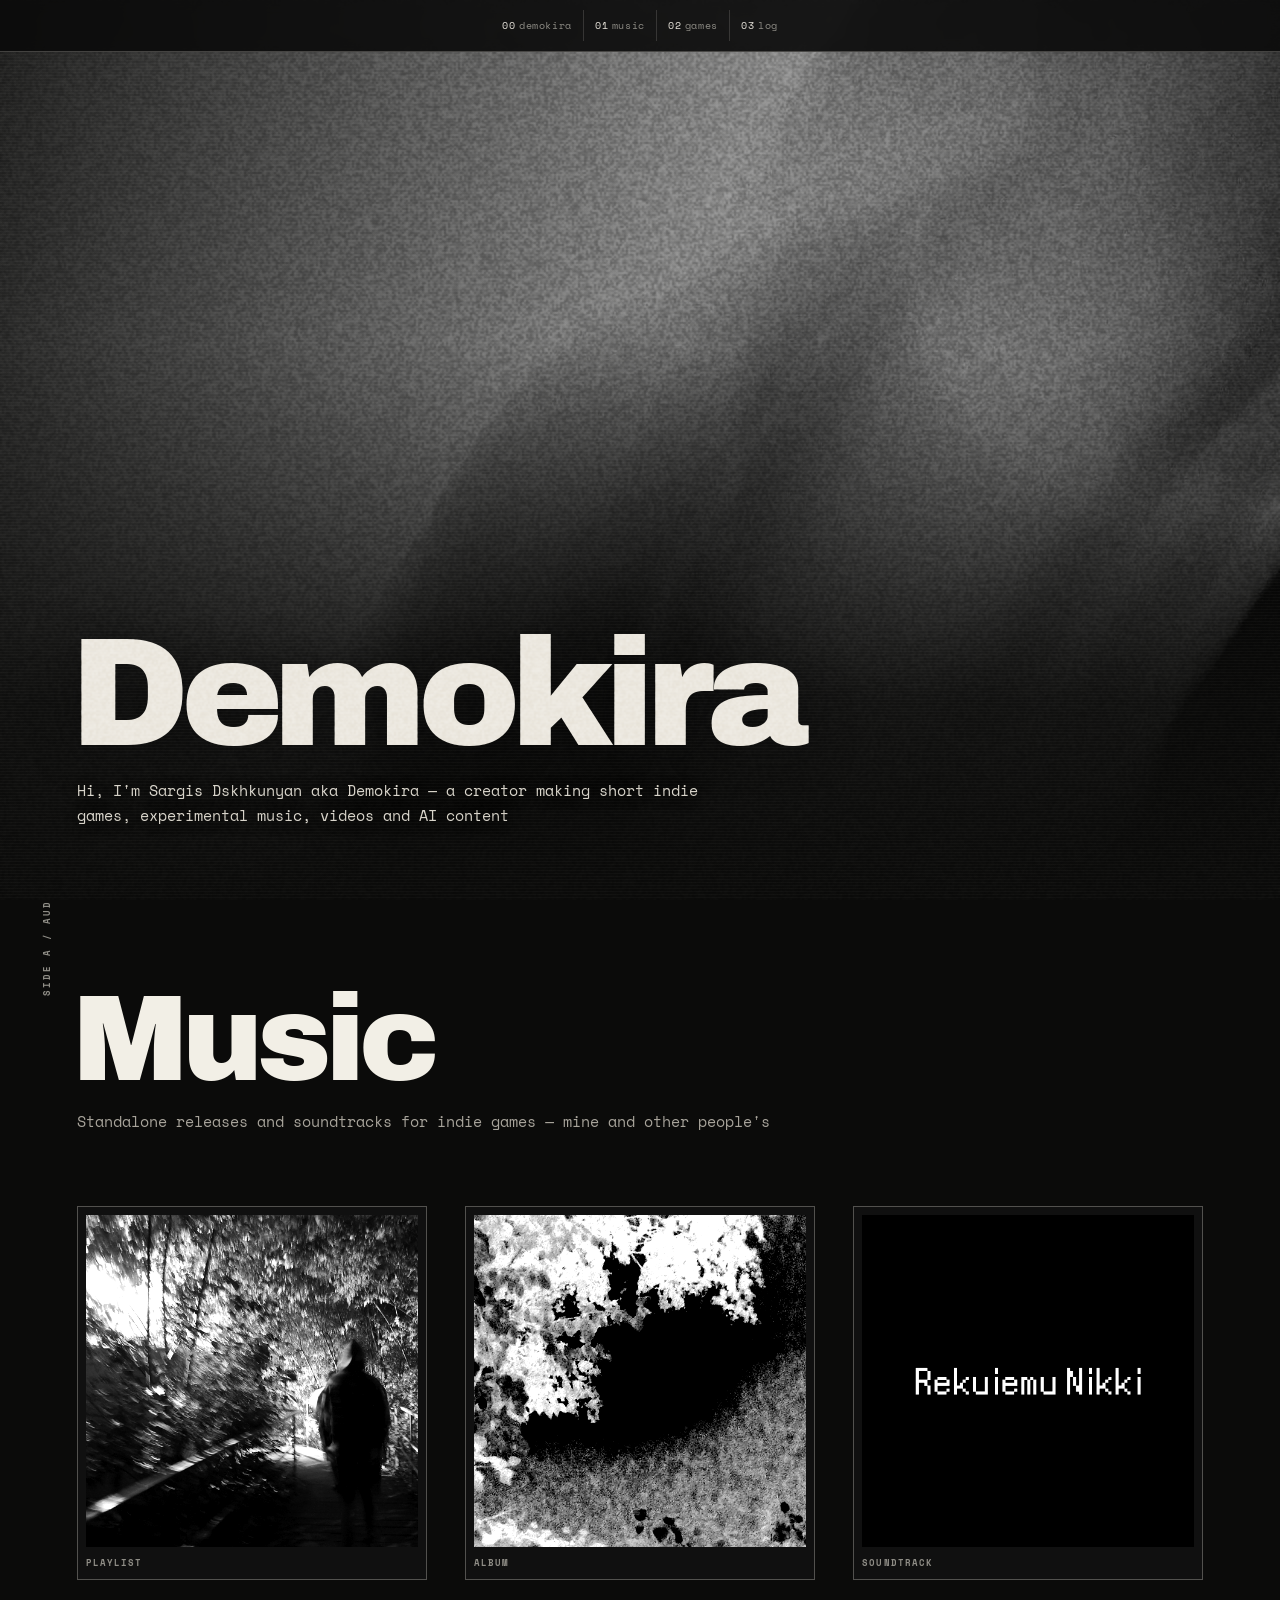
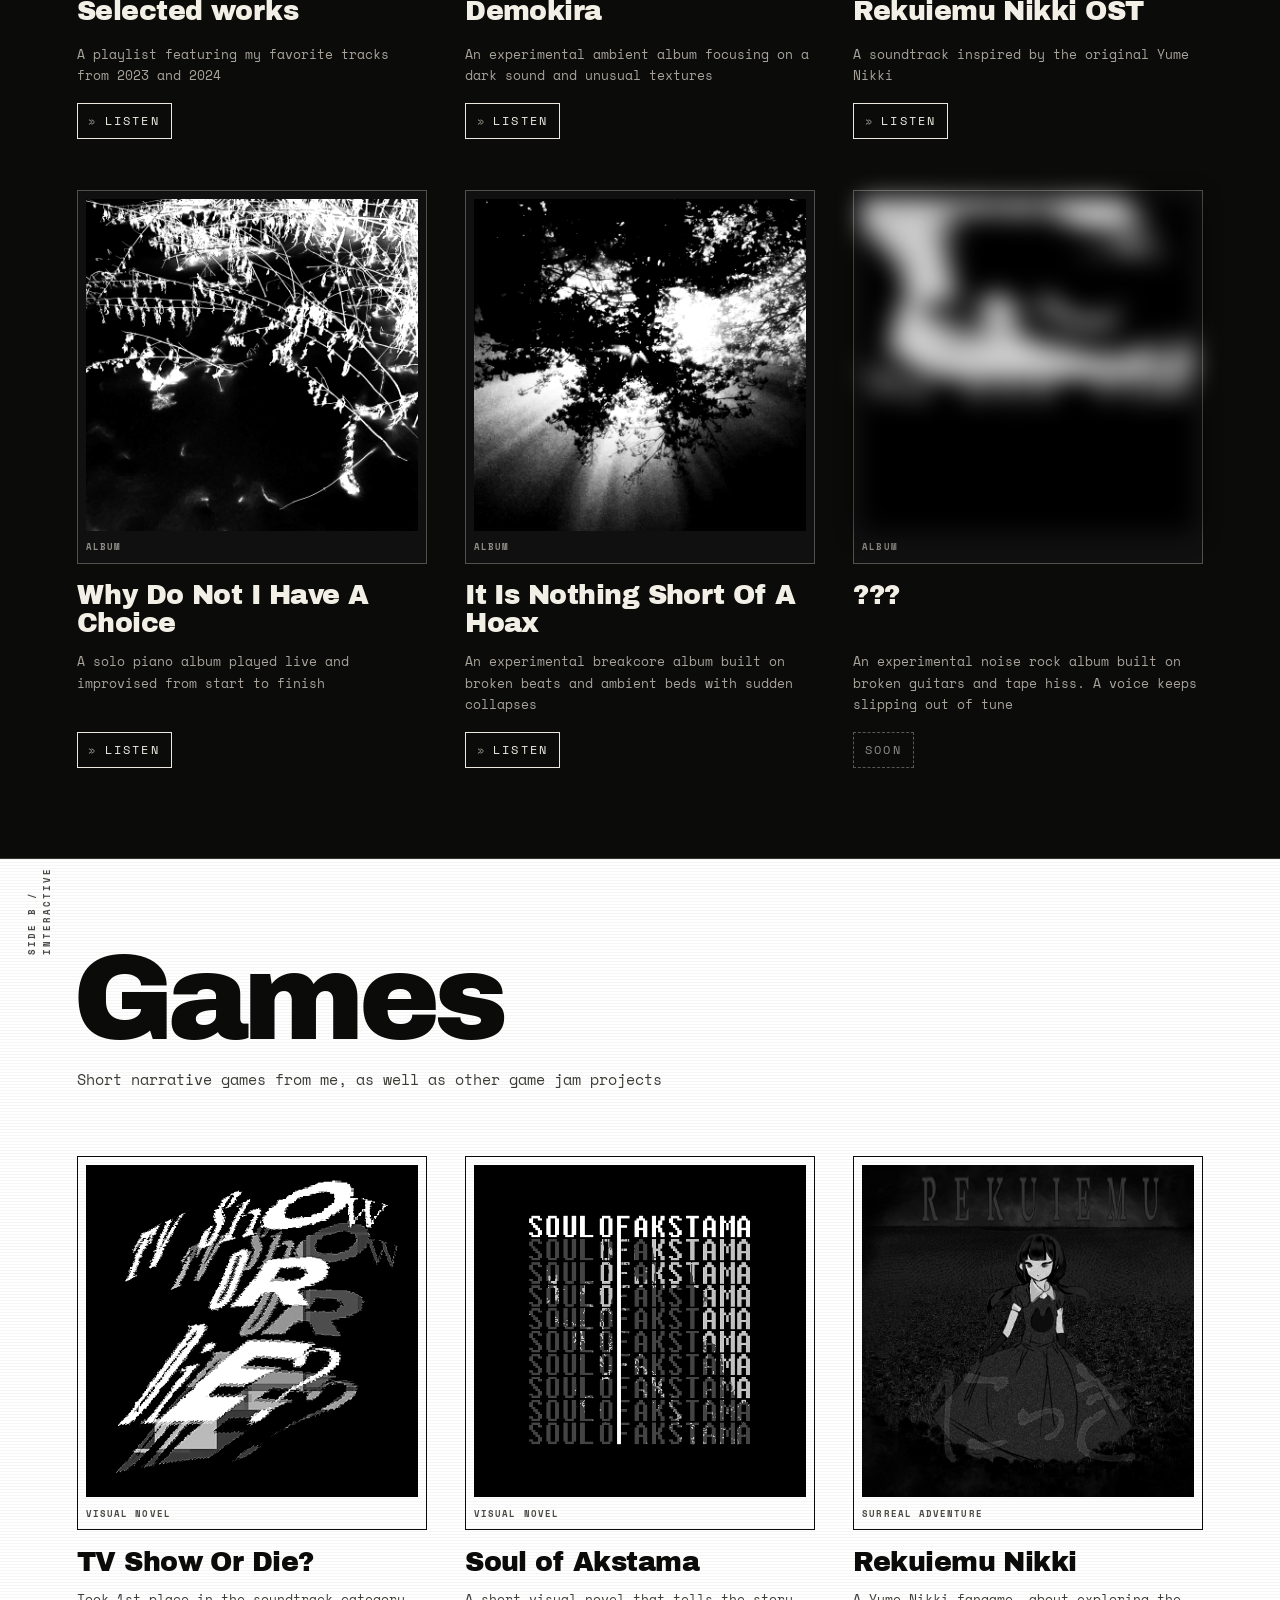
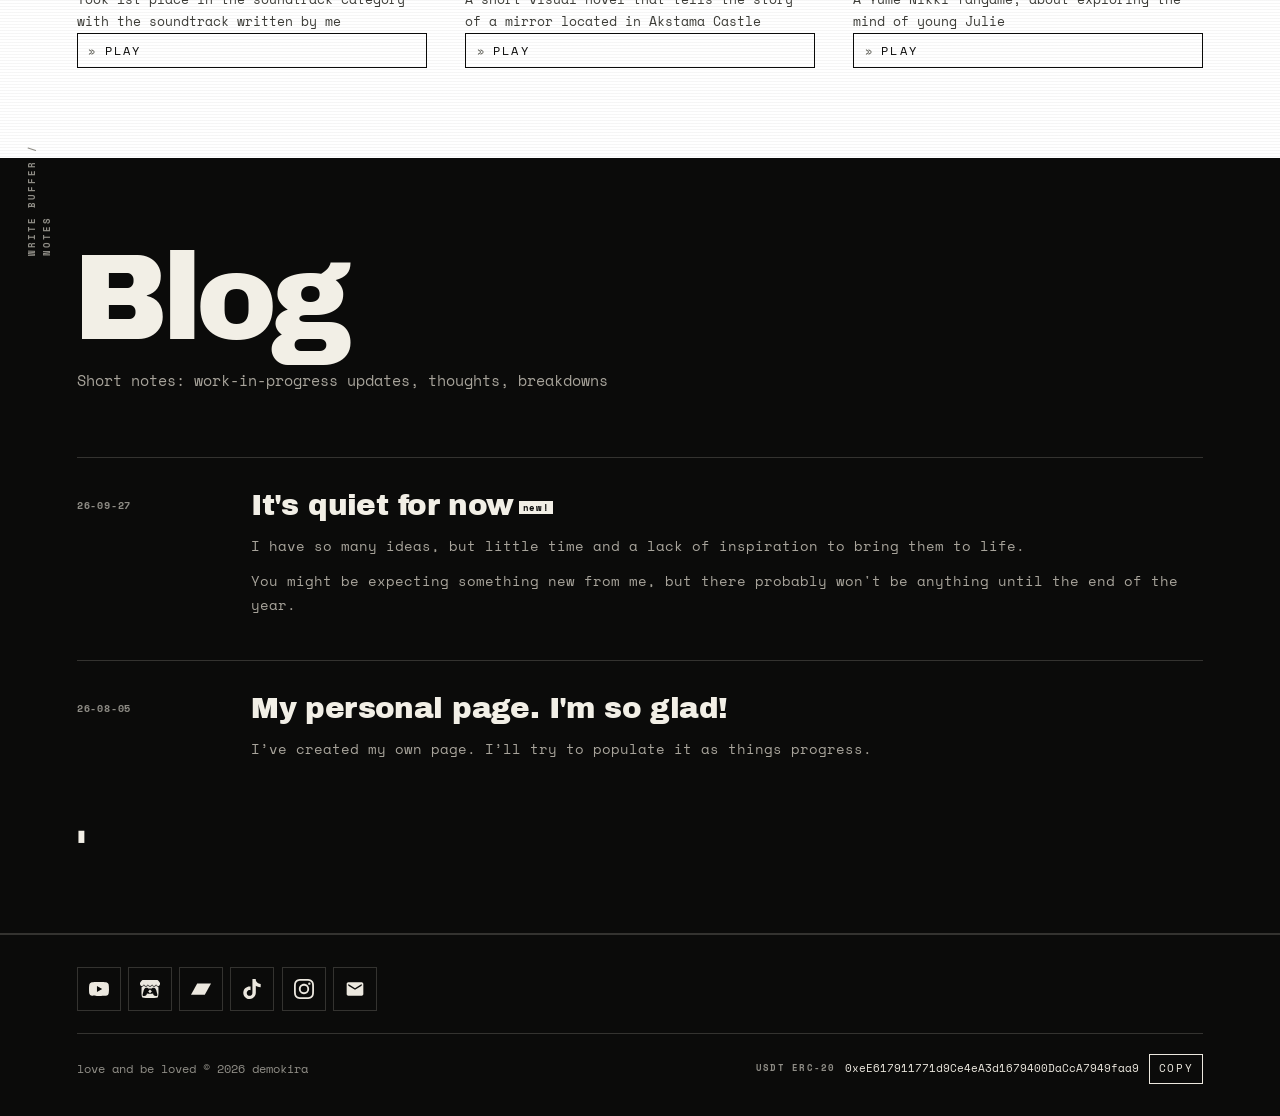
==== commit aa55104d: "Fix mobile stacking for Games cards" ====
--- a/index.html
+++ b/index.html
@@ -20,7 +20,7 @@
 <link rel="manifest" href="site.webmanifest">
 <link rel="preconnect" href="https://fonts.googleapis.com">
 <link rel="preconnect" href="https://fonts.gstatic.com">
-<link rel="stylesheet" href="styles.css?v=portrait15">
+<link rel="stylesheet" href="styles.css?v=portrait16">
 </head>
 <body>
 <div class="dk" id="top"><canvas aria-hidden="true" class="grain-field"></canvas><header class="bar"><nav aria-label="Sections" class="bar__nav"><a href="#top"><span class="nav__num">00</span><span class="nav__word">demokira</span></a><a href="#music"><span class="nav__num">01</span><span class="nav__word">music</span></a><a href="#games"><span class="nav__num">02</span><span class="nav__word">games</span></a><a href="#log"><span class="nav__num">03</span><span class="nav__word">log</span></a></nav></header><main><section class="portrait" id="signal" aria-labelledby="site-title">
@@ -39,6 +39,6 @@
   <figure class="sleeve__art"><img alt="Rekuiemu Nikki cover artwork" height="512" loading="lazy" src="assets/covers/rekuiemu-nikki.jpg" width="512"/><figcaption>surreal adventure</figcaption></figure>
   <div class="sleeve__meta"><h3>Rekuiemu Nikki</h3><p class="sleeve__desc">A Yume Nikki fangame, about exploring the mind of young Julie</p><a class="play" href="https://eklsn.itch.io/reknikki" rel="noopener noreferrer" target="_blank"><span aria-hidden="true">»</span> play</a></div>
 </li></ol></section><section aria-labelledby="log-heading" class="log" id="log"><div class="log__head"><p class="rail-label">write buffer / notes</p><h2 class="h-display" id="log-heading">Blog</h2><p class="lede">Short notes: work-in-progress updates, thoughts, breakdowns</p></div><ol class="log__list"><li class="entry"><time class="entry__date" datetime="2026-09-27">26-09-27</time><div class="entry__body"><h3>It&#x27;s quiet for now<span class="new">new!</span></h3><p>I have so many ideas, but little time and a lack of inspiration to bring them to life.</p><p>You might be expecting something new from me, but there probably won&#x27;t be anything until the end of the year.</p></div></li><li class="entry"><time class="entry__date" datetime="2026-08-05">26-08-05</time><div class="entry__body"><h3>My personal page. I&#x27;m so glad!</h3><p>I’ve created my own page. I’ll try to populate it as things progress.</p></div></li></ol><p aria-hidden="true" class="log__cursor">▮</p></section></main><footer class="foot"><div class="foot__top"><ul aria-label="Channels" class="foot__channels"><li><a aria-label="youtube" href="https://www.youtube.com/@demokira" rel="noopener noreferrer" target="_blank" title="youtube"><span aria-hidden="true" class="foot__icon foot__icon--youtube"></span></a></li><li><a aria-label="itch.io" href="https://demokira.itch.io" rel="noopener noreferrer" target="_blank" title="itch.io"><span aria-hidden="true" class="foot__icon foot__icon--itchdotio"></span></a></li><li><a aria-label="bandcamp" href="https://demokira.bandcamp.com" rel="noopener noreferrer" target="_blank" title="bandcamp"><span aria-hidden="true" class="foot__icon foot__icon--bandcamp"></span></a></li><li><a aria-label="tiktok" href="https://www.tiktok.com/@demokira_?_r=1&amp;_t=ZS-98bt2Kt1skm" rel="noopener noreferrer" target="_blank" title="tiktok"><span aria-hidden="true" class="foot__icon foot__icon--tiktok"></span></a></li><li><a aria-label="instagram" href="https://www.instagram.com/srgsdshkhnn" rel="noopener noreferrer" target="_blank" title="instagram"><span aria-hidden="true" class="foot__icon foot__icon--instagram"></span></a></li><li><a aria-label="email" href="mailto:sargis.dshkhunyan@gmail.com" rel="noopener noreferrer" title="email"><span aria-hidden="true" class="foot__icon foot__icon--email"></span></a></li></ul></div><div class="foot__bottom"><p class="foot__line">love and be loved © 2026 demokira</p><div class="foot__wallet"><span class="foot__wallet-label">USDT ERC-20</span><code class="foot__wallet-value">0xeE617911771d9Ce4eA3d1679400DaCcA7949faa9</code><button class="wallet-key" type="button">copy</button></div></div></footer></div>
-<script src="script.js?v=portrait15" defer></script>
+<script src="script.js?v=portrait16" defer></script>
 </body>
 </html>
--- a/styles.css
+++ b/styles.css
@@ -1090,6 +1090,23 @@
   color: var(--chalk);
 }
 
+/* Games cards stack like Music: cover, title, description, button */
+.sleeves--games .sleeve {
+  display: flex;
+  flex-direction: column;
+  grid-row: auto;
+}
+
+.sleeves--games .sleeve__meta {
+  display: flex;
+  flex: 1;
+  flex-direction: column;
+}
+
+.sleeves--games .play {
+  margin-top: auto;
+}
+
 .inverse__head {
   margin-bottom: clamp(2.5rem, 6vw, 4rem);
 }
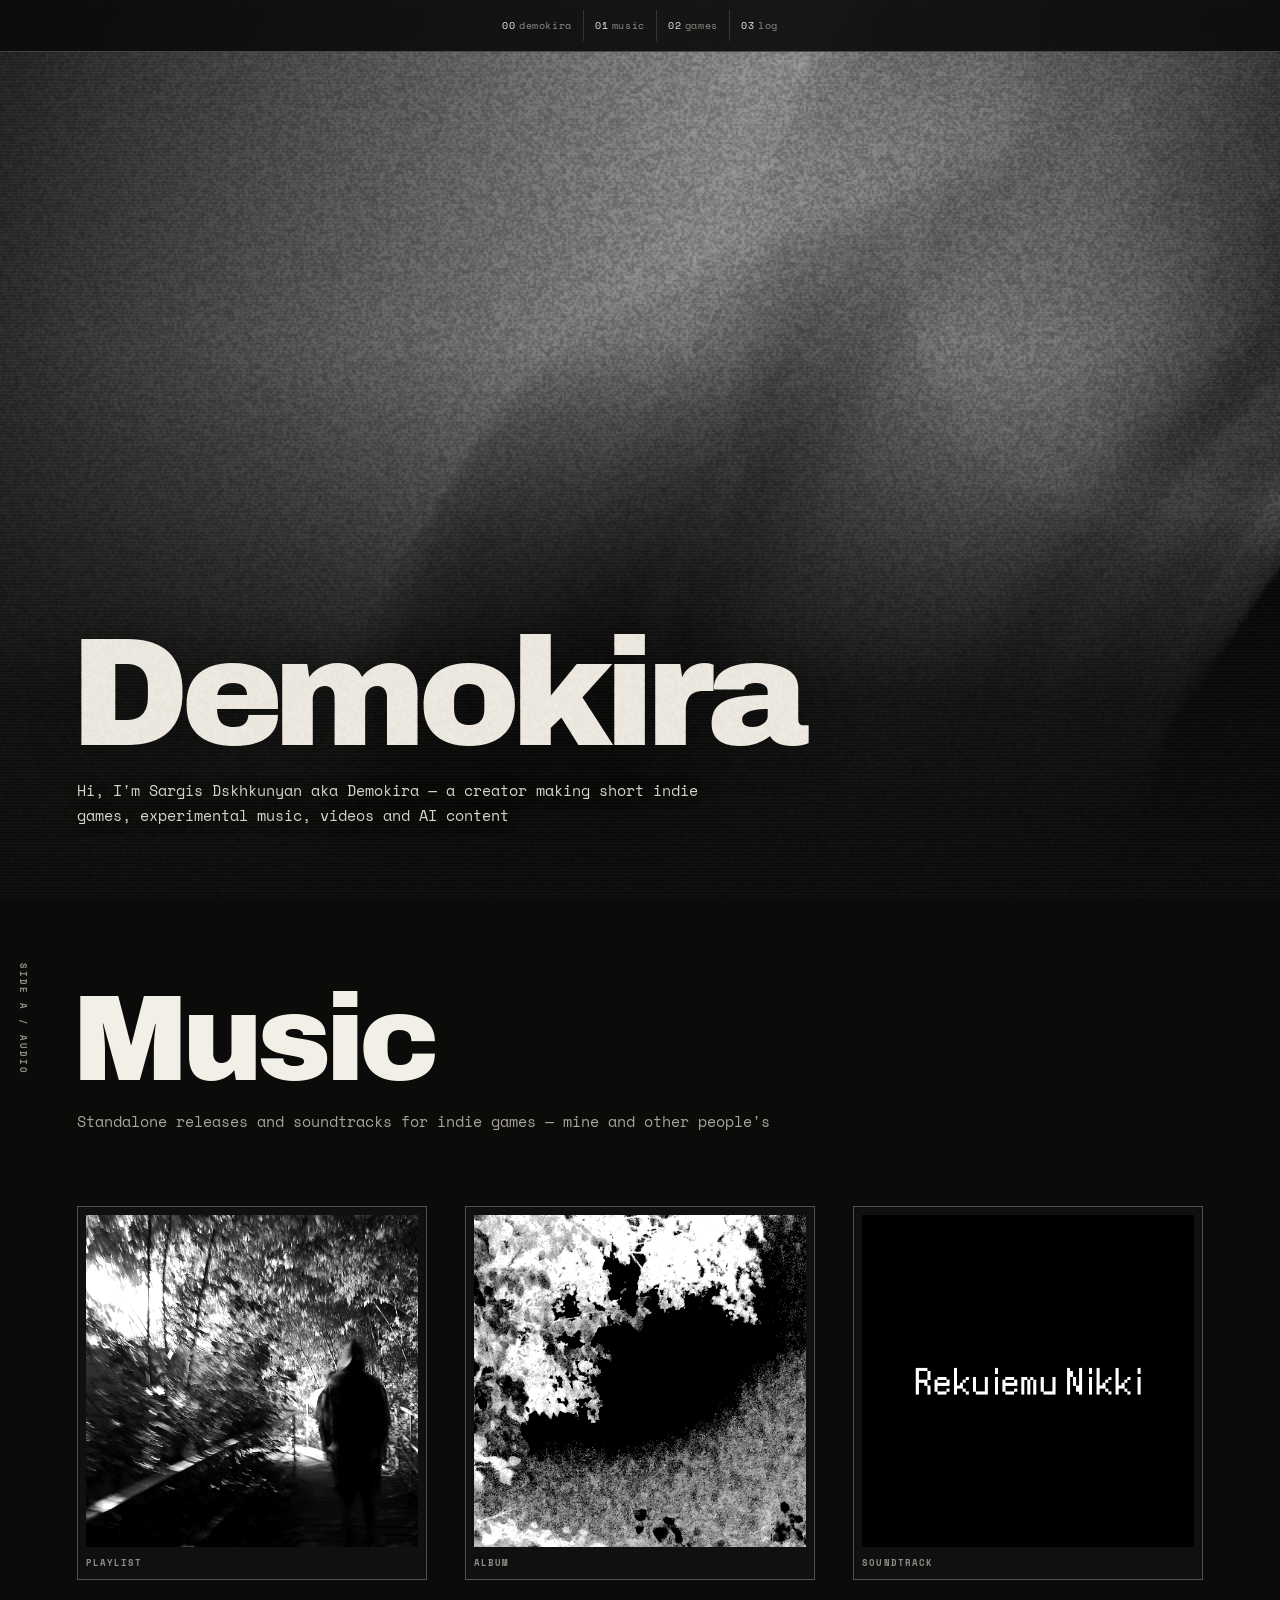
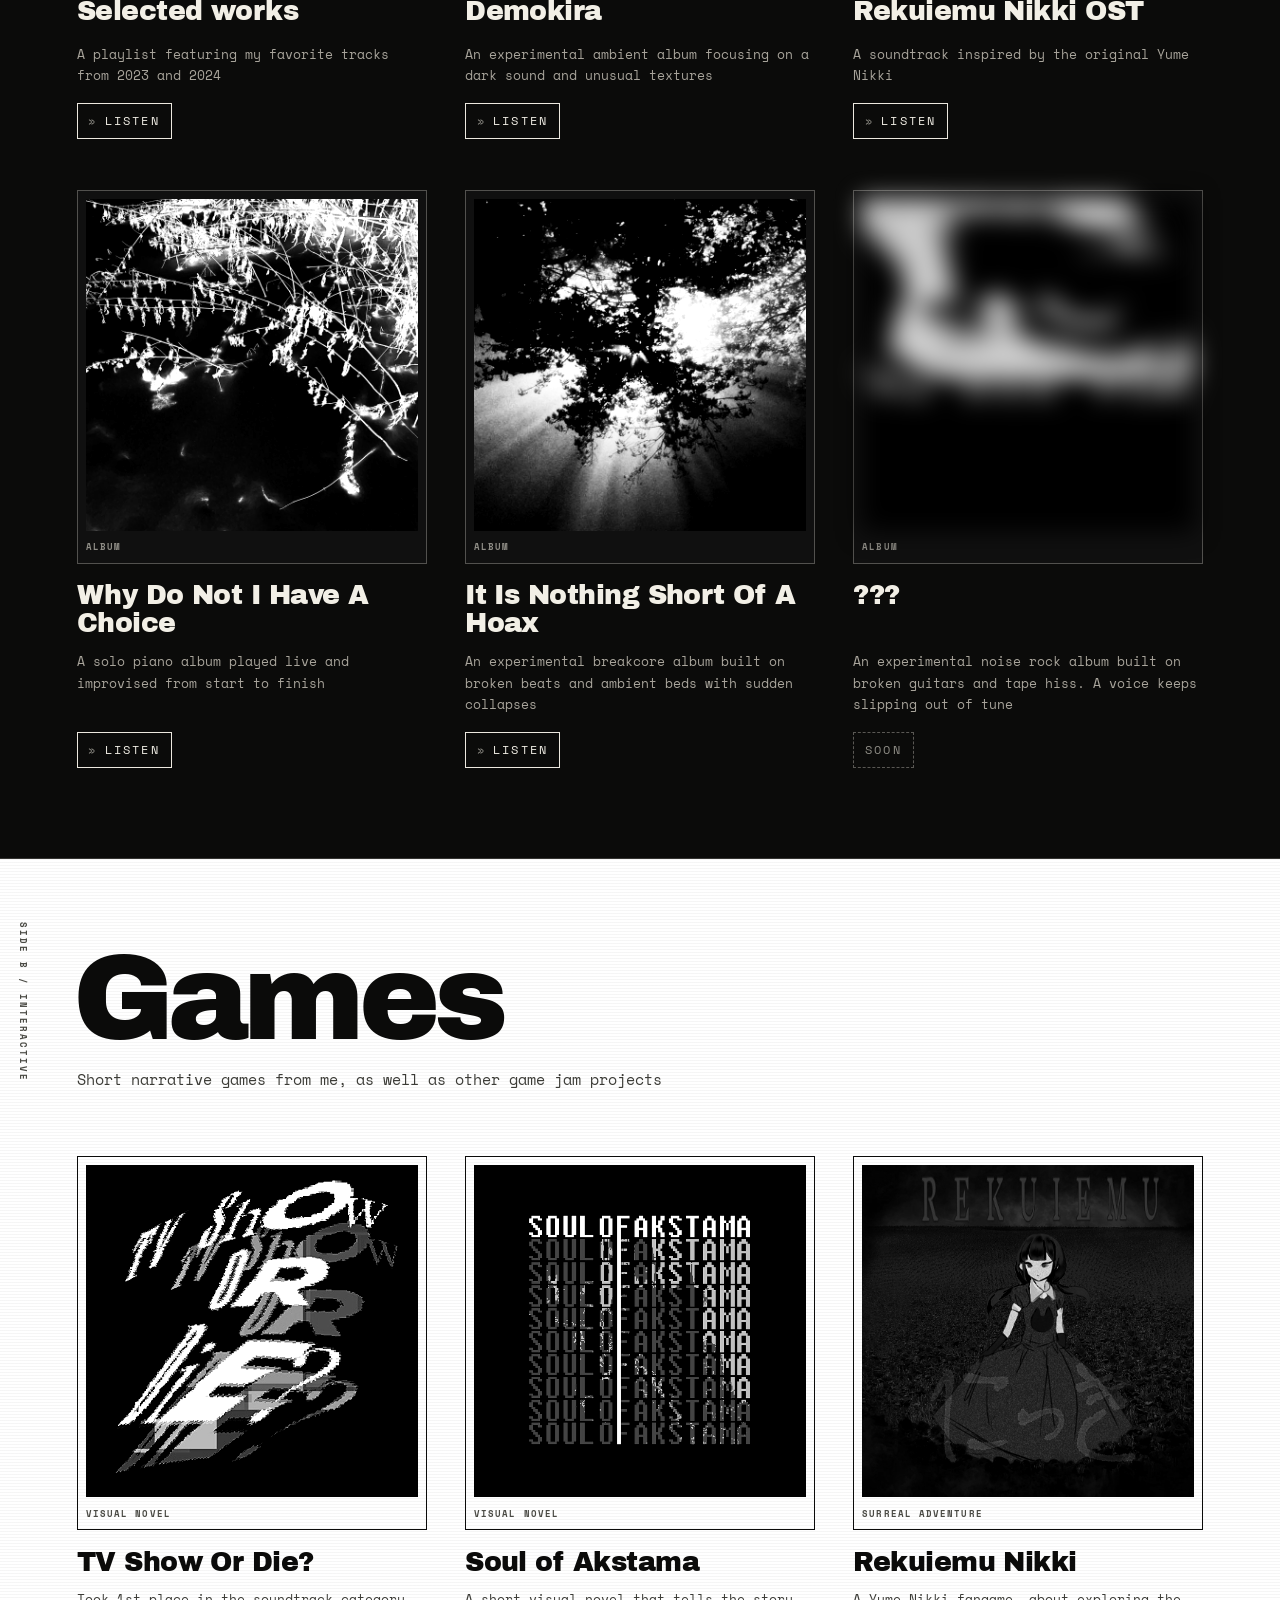
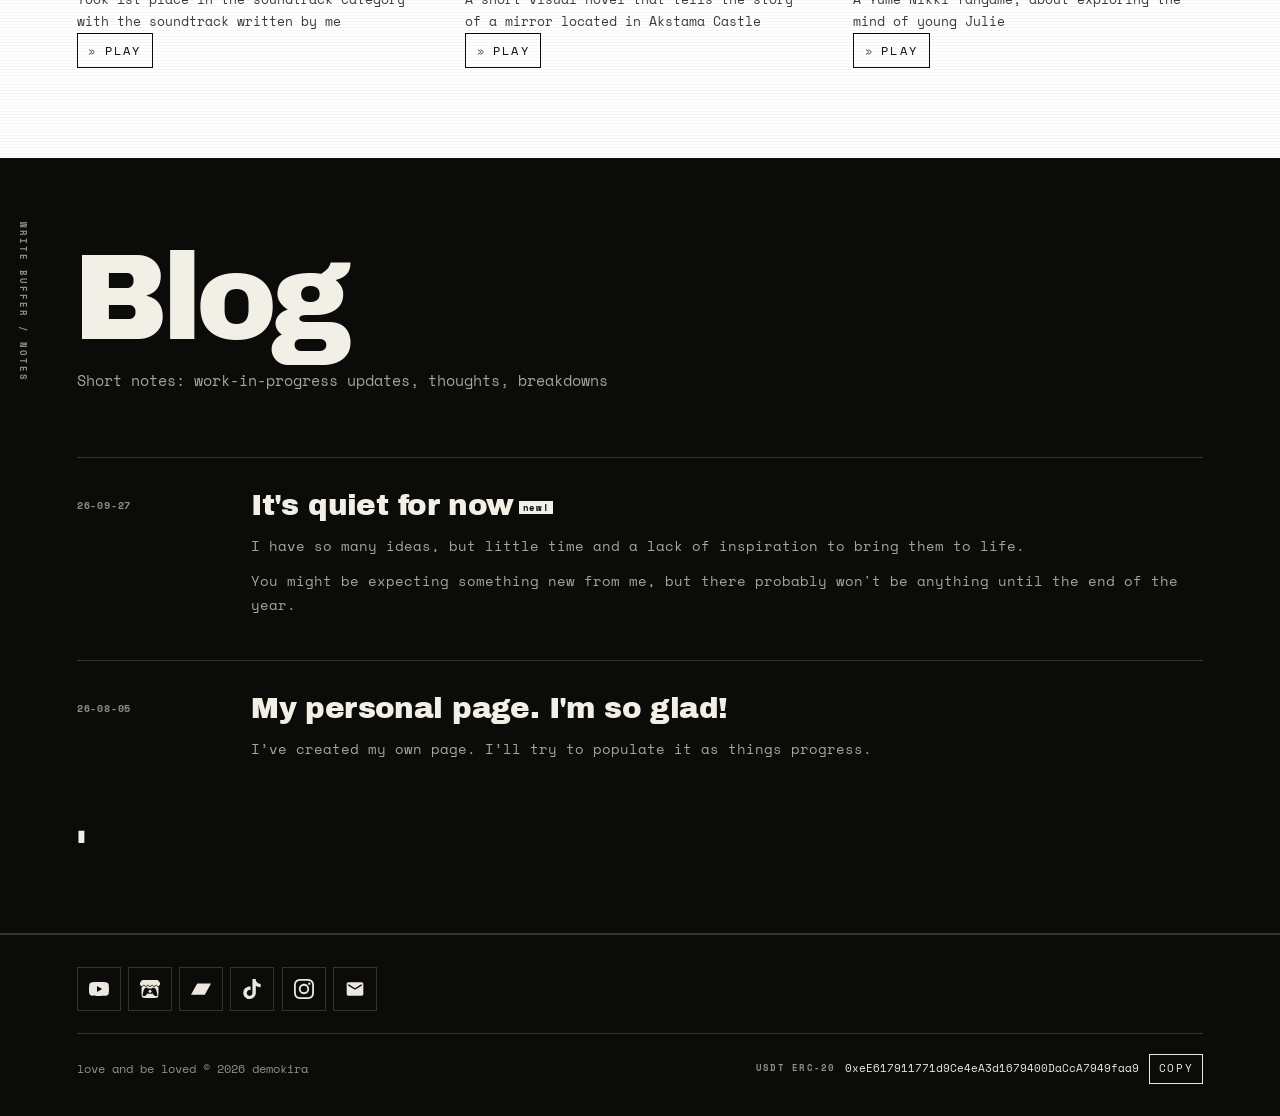
==== commit d9b69d2e: "Improve mobile cards and vertical rail labels" ====
--- a/index.html
+++ b/index.html
@@ -20,7 +20,7 @@
 <link rel="manifest" href="site.webmanifest">
 <link rel="preconnect" href="https://fonts.googleapis.com">
 <link rel="preconnect" href="https://fonts.gstatic.com">
-<link rel="stylesheet" href="styles.css?v=portrait16">
+<link rel="stylesheet" href="styles.css?v=portrait19">
 </head>
 <body>
 <div class="dk" id="top"><canvas aria-hidden="true" class="grain-field"></canvas><header class="bar"><nav aria-label="Sections" class="bar__nav"><a href="#top"><span class="nav__num">00</span><span class="nav__word">demokira</span></a><a href="#music"><span class="nav__num">01</span><span class="nav__word">music</span></a><a href="#games"><span class="nav__num">02</span><span class="nav__word">games</span></a><a href="#log"><span class="nav__num">03</span><span class="nav__word">log</span></a></nav></header><main><section class="portrait" id="signal" aria-labelledby="site-title">
@@ -39,6 +39,6 @@
   <figure class="sleeve__art"><img alt="Rekuiemu Nikki cover artwork" height="512" loading="lazy" src="assets/covers/rekuiemu-nikki.jpg" width="512"/><figcaption>surreal adventure</figcaption></figure>
   <div class="sleeve__meta"><h3>Rekuiemu Nikki</h3><p class="sleeve__desc">A Yume Nikki fangame, about exploring the mind of young Julie</p><a class="play" href="https://eklsn.itch.io/reknikki" rel="noopener noreferrer" target="_blank"><span aria-hidden="true">»</span> play</a></div>
 </li></ol></section><section aria-labelledby="log-heading" class="log" id="log"><div class="log__head"><p class="rail-label">write buffer / notes</p><h2 class="h-display" id="log-heading">Blog</h2><p class="lede">Short notes: work-in-progress updates, thoughts, breakdowns</p></div><ol class="log__list"><li class="entry"><time class="entry__date" datetime="2026-09-27">26-09-27</time><div class="entry__body"><h3>It&#x27;s quiet for now<span class="new">new!</span></h3><p>I have so many ideas, but little time and a lack of inspiration to bring them to life.</p><p>You might be expecting something new from me, but there probably won&#x27;t be anything until the end of the year.</p></div></li><li class="entry"><time class="entry__date" datetime="2026-08-05">26-08-05</time><div class="entry__body"><h3>My personal page. I&#x27;m so glad!</h3><p>I’ve created my own page. I’ll try to populate it as things progress.</p></div></li></ol><p aria-hidden="true" class="log__cursor">▮</p></section></main><footer class="foot"><div class="foot__top"><ul aria-label="Channels" class="foot__channels"><li><a aria-label="youtube" href="https://www.youtube.com/@demokira" rel="noopener noreferrer" target="_blank" title="youtube"><span aria-hidden="true" class="foot__icon foot__icon--youtube"></span></a></li><li><a aria-label="itch.io" href="https://demokira.itch.io" rel="noopener noreferrer" target="_blank" title="itch.io"><span aria-hidden="true" class="foot__icon foot__icon--itchdotio"></span></a></li><li><a aria-label="bandcamp" href="https://demokira.bandcamp.com" rel="noopener noreferrer" target="_blank" title="bandcamp"><span aria-hidden="true" class="foot__icon foot__icon--bandcamp"></span></a></li><li><a aria-label="tiktok" href="https://www.tiktok.com/@demokira_?_r=1&amp;_t=ZS-98bt2Kt1skm" rel="noopener noreferrer" target="_blank" title="tiktok"><span aria-hidden="true" class="foot__icon foot__icon--tiktok"></span></a></li><li><a aria-label="instagram" href="https://www.instagram.com/srgsdshkhnn" rel="noopener noreferrer" target="_blank" title="instagram"><span aria-hidden="true" class="foot__icon foot__icon--instagram"></span></a></li><li><a aria-label="email" href="mailto:sargis.dshkhunyan@gmail.com" rel="noopener noreferrer" title="email"><span aria-hidden="true" class="foot__icon foot__icon--email"></span></a></li></ul></div><div class="foot__bottom"><p class="foot__line">love and be loved © 2026 demokira</p><div class="foot__wallet"><span class="foot__wallet-label">USDT ERC-20</span><code class="foot__wallet-value">0xeE617911771d9Ce4eA3d1679400DaCcA7949faa9</code><button class="wallet-key" type="button">copy</button></div></div></footer></div>
-<script src="script.js?v=portrait16" defer></script>
+<script src="script.js?v=portrait19" defer></script>
 </body>
 </html>
--- a/styles.css
+++ b/styles.css
@@ -433,7 +433,8 @@
   position: relative;
   display: flex;
   align-items: flex-end;
-  min-height: 100dvh;
+  min-height: 100vh;
+  min-height: 100svh;
   padding: calc(var(--bar-h) + 3rem) clamp(1.1rem, 6vw, 5.5rem)
     clamp(2.5rem, 8vh, 5rem);
   overflow: hidden;
@@ -819,23 +820,24 @@
 .bill__head,
 .inverse__head,
 .log__head {
-  position: relative;
+  position: static;
   padding-left: 0;
 }
 
 .rail-label {
   position: absolute;
-  top: 0.4rem;
-  left: -1.4rem;
+  top: clamp(2.5rem, 7vh, 5rem);
+  bottom: auto;
+  left: clamp(0.5rem, 1.2vw, 1.1rem);
   margin: 0;
   color: var(--ash);
   font-family: "Space Mono", ui-monospace, monospace;
   font-size: 9px;
   letter-spacing: 0.22em;
   text-transform: uppercase;
-  transform: rotate(180deg);
-  transform-origin: left top;
+  transform: none;
   writing-mode: vertical-rl;
+  white-space: nowrap;
 }
 
 .rail-label--ink {
@@ -1104,6 +1106,7 @@
 }
 
 .sleeves--games .play {
+  align-self: flex-start;
   margin-top: auto;
 }
 
@@ -1704,6 +1707,36 @@
   }
 }
 
+@media (max-width: 700px) {
+  .sleeves .sleeve {
+    display: flex;
+    flex-direction: column;
+    grid-row: auto;
+  }
+
+  .sleeves .sleeve__meta {
+    display: flex;
+    flex: 1;
+    flex-direction: column;
+  }
+
+  .sleeves .sleeve__art {
+    width: 100%;
+  }
+
+  .sleeves .listen,
+  .sleeves--games .play {
+    align-self: flex-start;
+    justify-content: center;
+    justify-self: start;
+    min-height: 44px;
+    margin-top: 1rem;
+    padding: 0.8em 1.1em;
+    font-size: 0.8rem;
+    letter-spacing: 0.16em;
+  }
+}
+
 @media (prefers-reduced-motion: reduce) {
   html {
     scroll-behavior: auto;
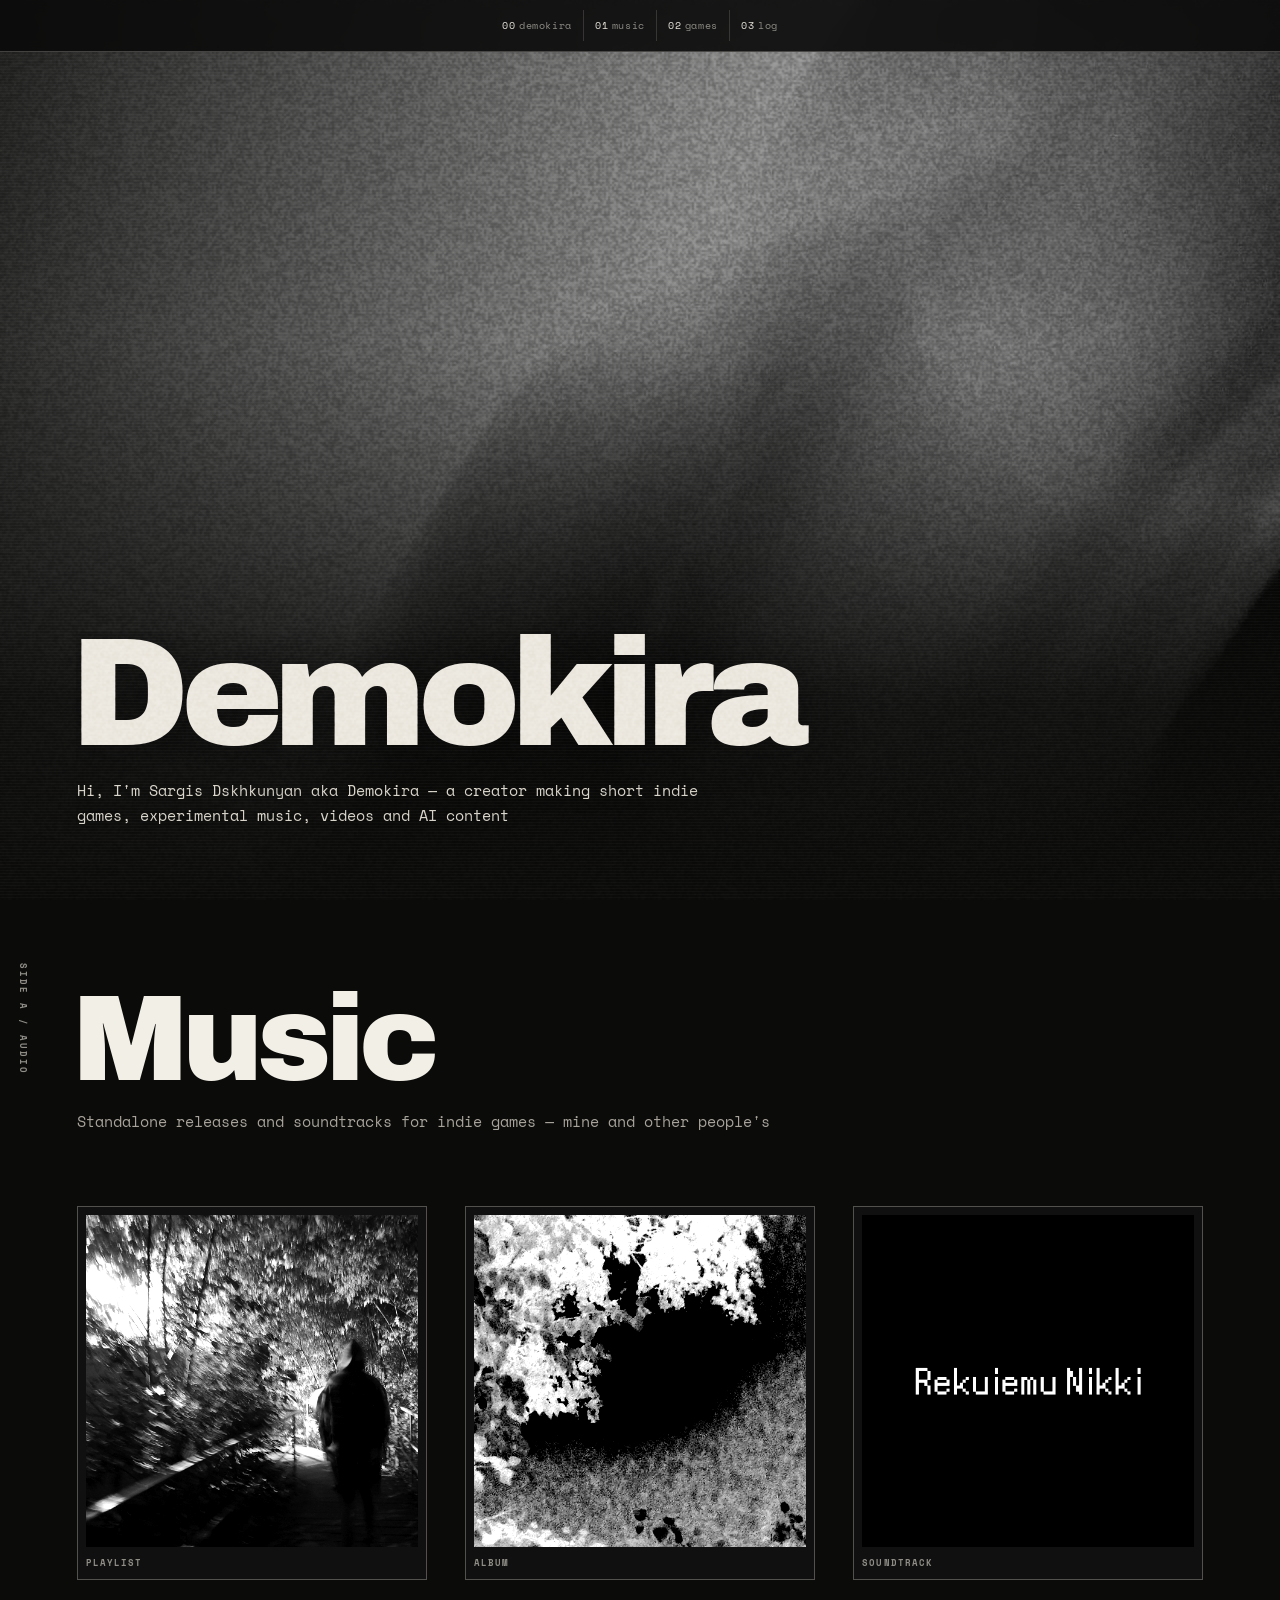
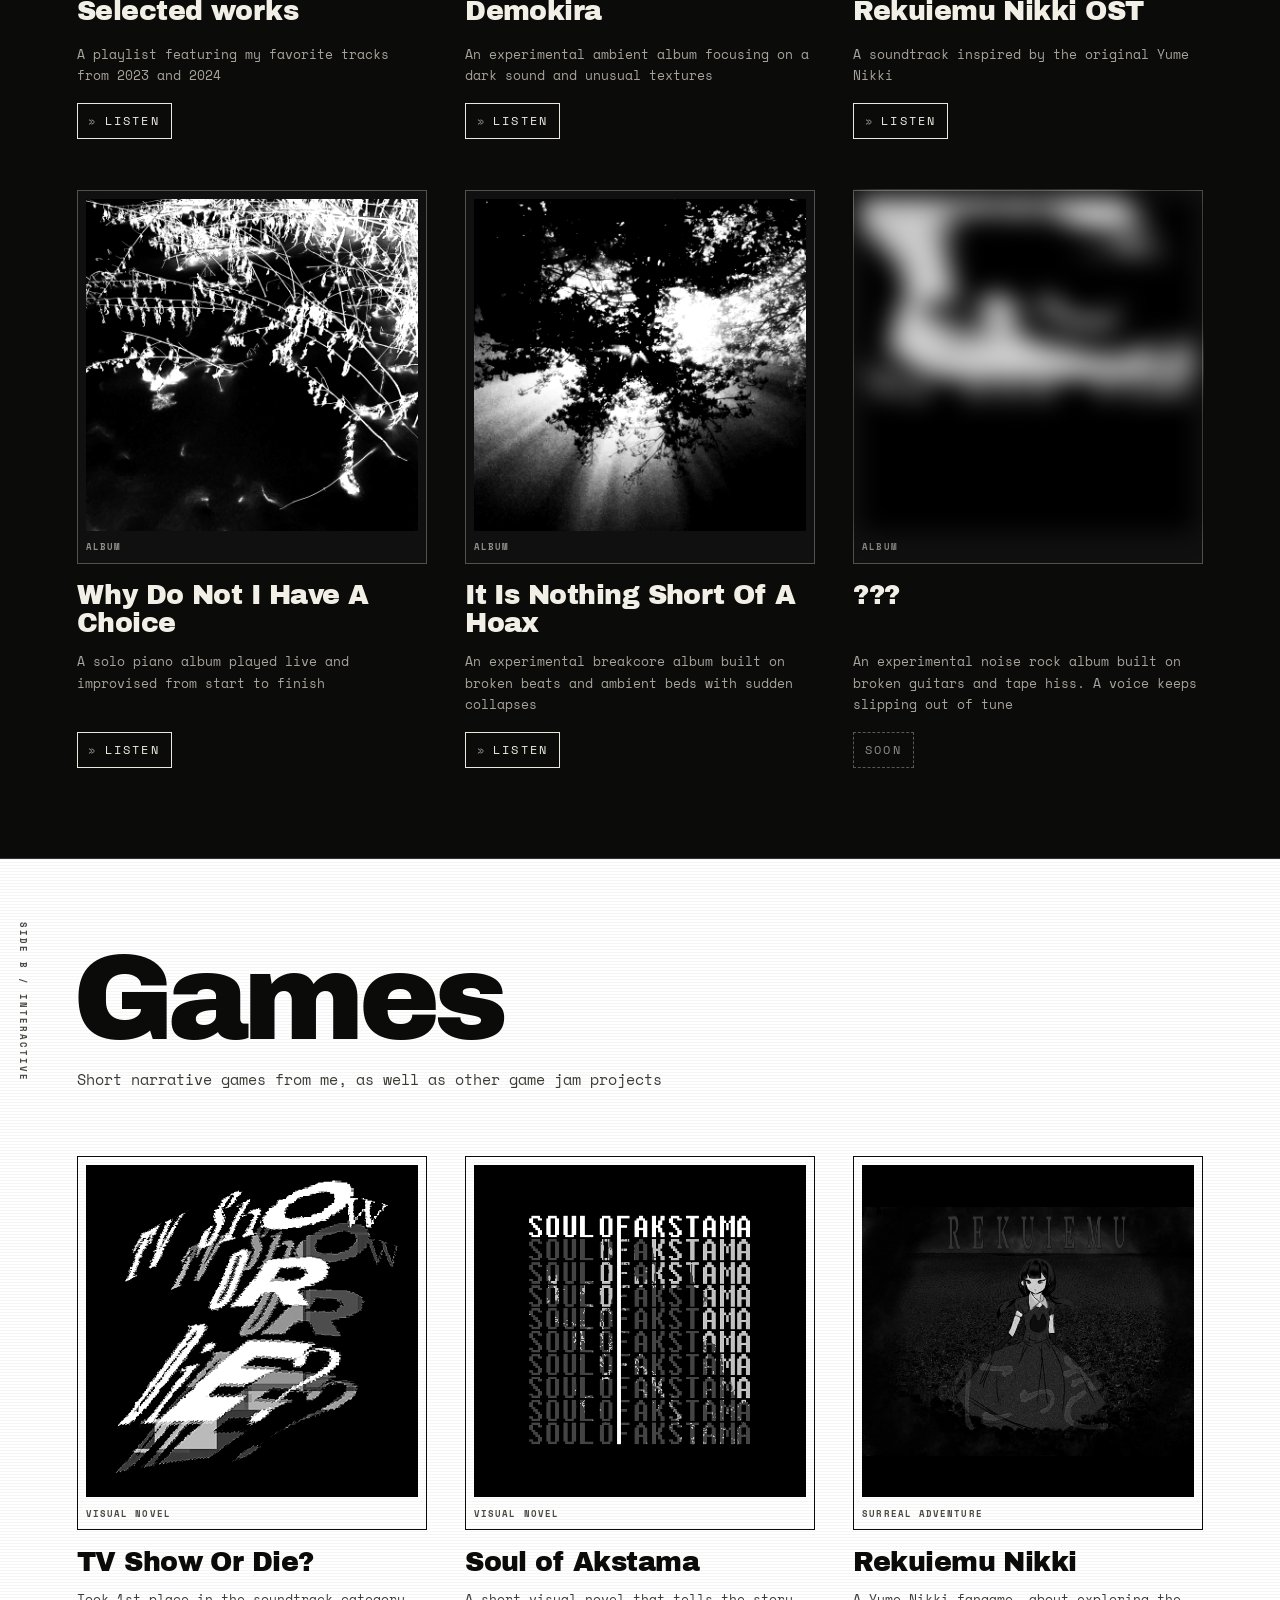
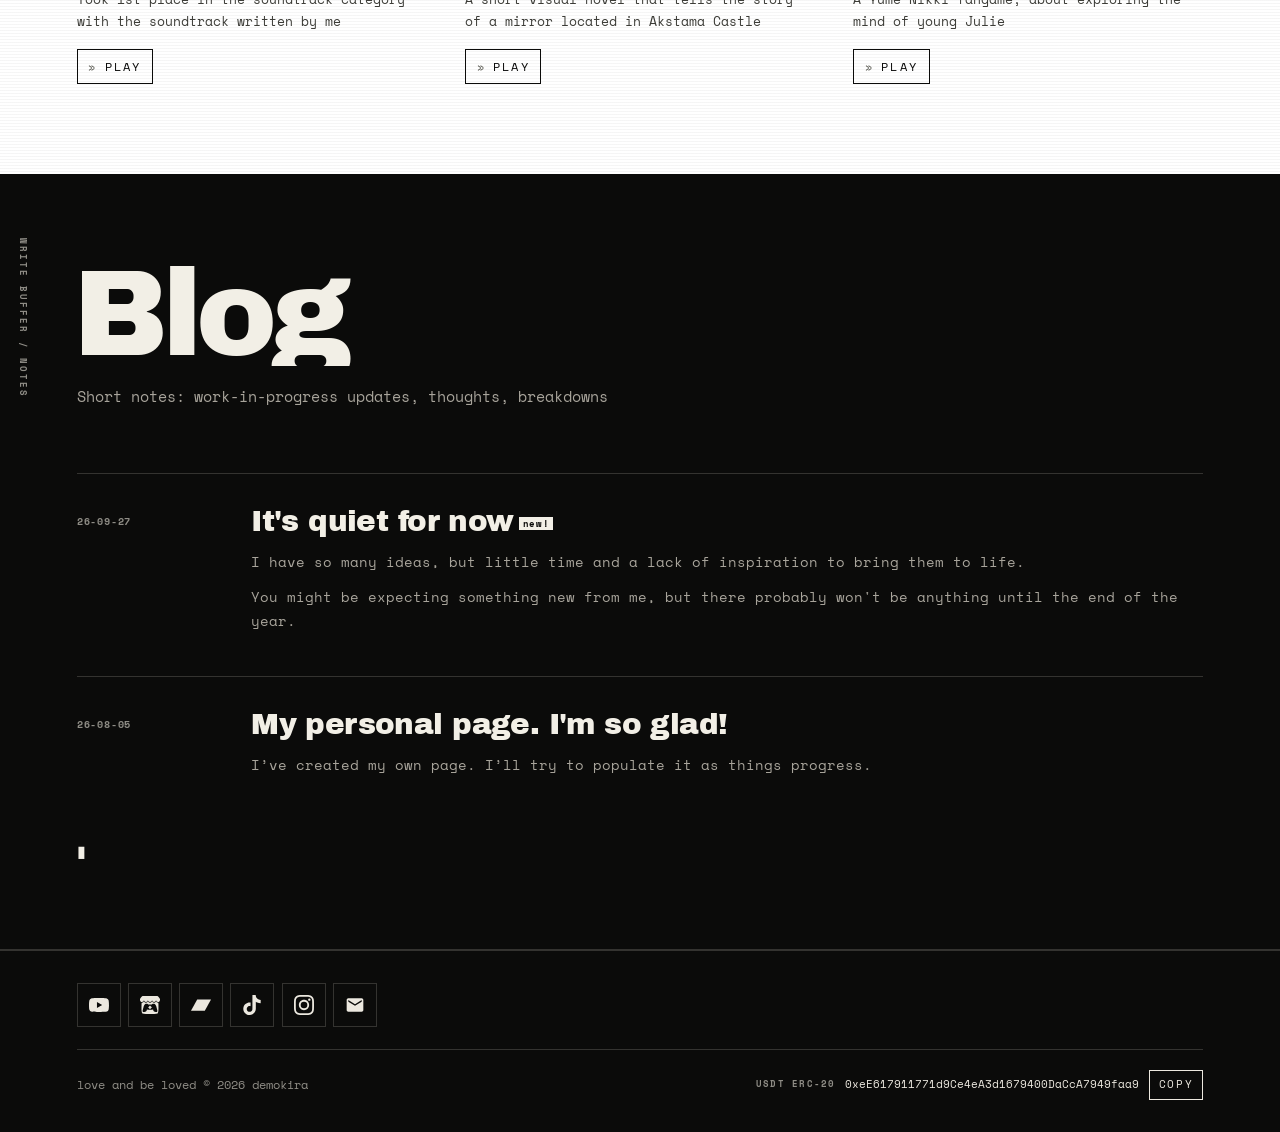
==== commit 67dd8ddb: "Add underground reveal, fix PLAY spacing, center Rekuiemu cover" ====
--- a/index.html
+++ b/index.html
@@ -20,7 +20,7 @@
 <link rel="manifest" href="site.webmanifest">
 <link rel="preconnect" href="https://fonts.googleapis.com">
 <link rel="preconnect" href="https://fonts.gstatic.com">
-<link rel="stylesheet" href="styles.css?v=portrait19">
+<link rel="stylesheet" href="styles.css?v=portrait21">
 </head>
 <body>
 <div class="dk" id="top"><canvas aria-hidden="true" class="grain-field"></canvas><header class="bar"><nav aria-label="Sections" class="bar__nav"><a href="#top"><span class="nav__num">00</span><span class="nav__word">demokira</span></a><a href="#music"><span class="nav__num">01</span><span class="nav__word">music</span></a><a href="#games"><span class="nav__num">02</span><span class="nav__word">games</span></a><a href="#log"><span class="nav__num">03</span><span class="nav__word">log</span></a></nav></header><main><section class="portrait" id="signal" aria-labelledby="site-title">
@@ -29,16 +29,16 @@
     <h1 class="portrait__title" id="site-title">Demokira</h1>
     <p class="portrait__body">Hi, I&#x27;m Sargis Dskhkunyan aka Demokira — a creator making short indie games, experimental music, videos and AI content</p>
   </div>
-</section><section aria-labelledby="music-heading" class="bill" id="music"><div class="bill__head"><p class="rail-label">side a / audio</p><h2 class="h-display" id="music-heading">Music</h2><p class="lede">Standalone releases and soundtracks for indie games — mine and other people&#x27;s</p></div><ol class="sleeves"><li class="sleeve"><figure class="sleeve__art"><img alt="Selected works cover artwork" height="512" loading="lazy" src="assets/covers/best-of.jpg" width="512"/><figcaption>playlist</figcaption></figure><div class="sleeve__meta"><h3>Selected works</h3><p class="sleeve__desc">A playlist featuring my favorite tracks from 2023 and 2024</p><a class="listen" href="https://demokira.bandcamp.com/album/the-best-of-demokira-23-24" rel="noopener noreferrer" target="_blank"><span aria-hidden="true">»</span> listen</a></div></li><li class="sleeve"><figure class="sleeve__art"><img alt="Demokira cover artwork" height="512" loading="lazy" src="assets/covers/demokira.jpg" width="512"/><figcaption>album</figcaption></figure><div class="sleeve__meta"><h3>Demokira</h3><p class="sleeve__desc">An experimental ambient album focusing on a dark sound and unusual textures</p><a class="listen" href="https://demokira.bandcamp.com/album/demokira" rel="noopener noreferrer" target="_blank"><span aria-hidden="true">»</span> listen</a></div></li><li class="sleeve"><figure class="sleeve__art"><img alt="Rekuiemu Nikki OST cover artwork" height="512" loading="lazy" src="assets/covers/rekuiemu-ost.jpg" width="512"/><figcaption>soundtrack</figcaption></figure><div class="sleeve__meta"><h3>Rekuiemu Nikki OST</h3><p class="sleeve__desc">A soundtrack inspired by the original Yume Nikki</p><a class="listen" href="https://demokira.bandcamp.com/album/rekuiemu-nikki-demo-ost" rel="noopener noreferrer" target="_blank"><span aria-hidden="true">»</span> listen</a></div></li><li class="sleeve"><figure class="sleeve__art"><img alt="Why Do Not I Have A Choice cover artwork" height="512" loading="lazy" src="assets/covers/choice.jpg" width="512"/><figcaption>album</figcaption></figure><div class="sleeve__meta"><h3>Why Do Not I Have A Choice</h3><p class="sleeve__desc">A solo piano album played live and improvised from start to finish</p><a class="listen" href="https://demokira.bandcamp.com/album/why-do-not-i-have-a-choice" rel="noopener noreferrer" target="_blank"><span aria-hidden="true">»</span> listen</a></div></li><li class="sleeve"><figure class="sleeve__art"><img alt="It Is Nothing Short Of A Hoax cover artwork" height="512" loading="lazy" src="assets/covers/hoax.jpg" width="512"/><figcaption>album</figcaption></figure><div class="sleeve__meta"><h3>It Is Nothing Short Of A Hoax</h3><p class="sleeve__desc">An experimental breakcore album built on broken beats and ambient beds with sudden collapses</p><a class="listen" href="https://demokira.bandcamp.com/album/it-is-nothing-short-of-a-hoax" rel="noopener noreferrer" target="_blank"><span aria-hidden="true">»</span> listen</a></div></li><li class="sleeve sleeve--upcoming"><figure class="sleeve__art"><img alt="??? cover artwork" height="512" loading="lazy" src="assets/covers/upcoming.jpg" width="512"/><figcaption>album</figcaption></figure><div class="sleeve__meta"><h3>???</h3><p class="sleeve__desc">An experimental noise rock album built on broken guitars and tape hiss. A voice keeps slipping out of tune</p><span class="listen listen--soon">soon</span></div></li></ol></section><section aria-labelledby="games-heading" class="inverse inverse--games" id="games"><div class="inverse__head"><p class="rail-label rail-label--ink">side b / interactive</p><h2 class="h-display" id="games-heading">Games</h2><p class="lede lede--ink">Short narrative games from me, as well as other game jam projects</p></div><ol class="sleeves sleeves--games"><li class="sleeve">
+</section><section aria-labelledby="music-heading" class="bill" id="music"><div class="bill__head"><p class="rail-label">side a / audio</p><h2 class="h-display" id="music-heading">Music</h2><p class="lede">Standalone releases and soundtracks for indie games — mine and other people&#x27;s</p></div><ol class="sleeves"><li class="sleeve"><figure class="sleeve__art"><img alt="Selected works cover artwork" height="512" loading="lazy" src="assets/covers/best-of.jpg" width="512"/><figcaption>playlist</figcaption></figure><div class="sleeve__meta"><h3>Selected works</h3><p class="sleeve__desc">A playlist featuring my favorite tracks from 2023 and 2024</p><a class="listen" href="https://demokira.bandcamp.com/album/the-best-of-demokira-23-24" rel="noopener noreferrer" target="_blank"><span aria-hidden="true">»</span> listen</a></div></li><li class="sleeve"><figure class="sleeve__art"><img alt="Demokira cover artwork" height="512" loading="lazy" src="assets/covers/demokira.jpg" width="512"/><figcaption>album</figcaption></figure><div class="sleeve__meta"><h3>Demokira</h3><p class="sleeve__desc">An experimental ambient album focusing on a dark sound and unusual textures</p><a class="listen" href="https://demokira.bandcamp.com/album/demokira" rel="noopener noreferrer" target="_blank"><span aria-hidden="true">»</span> listen</a></div></li><li class="sleeve"><figure class="sleeve__art"><img class="sleeve-img--center" alt="Rekuiemu Nikki OST cover artwork" height="512" loading="lazy" src="assets/covers/rekuiemu-ost.jpg" width="512"/><figcaption>soundtrack</figcaption></figure><div class="sleeve__meta"><h3>Rekuiemu Nikki OST</h3><p class="sleeve__desc">A soundtrack inspired by the original Yume Nikki</p><a class="listen" href="https://demokira.bandcamp.com/album/rekuiemu-nikki-demo-ost" rel="noopener noreferrer" target="_blank"><span aria-hidden="true">»</span> listen</a></div></li><li class="sleeve"><figure class="sleeve__art"><img alt="Why Do Not I Have A Choice cover artwork" height="512" loading="lazy" src="assets/covers/choice.jpg" width="512"/><figcaption>album</figcaption></figure><div class="sleeve__meta"><h3>Why Do Not I Have A Choice</h3><p class="sleeve__desc">A solo piano album played live and improvised from start to finish</p><a class="listen" href="https://demokira.bandcamp.com/album/why-do-not-i-have-a-choice" rel="noopener noreferrer" target="_blank"><span aria-hidden="true">»</span> listen</a></div></li><li class="sleeve"><figure class="sleeve__art"><img alt="It Is Nothing Short Of A Hoax cover artwork" height="512" loading="lazy" src="assets/covers/hoax.jpg" width="512"/><figcaption>album</figcaption></figure><div class="sleeve__meta"><h3>It Is Nothing Short Of A Hoax</h3><p class="sleeve__desc">An experimental breakcore album built on broken beats and ambient beds with sudden collapses</p><a class="listen" href="https://demokira.bandcamp.com/album/it-is-nothing-short-of-a-hoax" rel="noopener noreferrer" target="_blank"><span aria-hidden="true">»</span> listen</a></div></li><li class="sleeve sleeve--upcoming"><figure class="sleeve__art"><img alt="??? cover artwork" height="512" loading="lazy" src="assets/covers/upcoming.jpg" width="512"/><figcaption>album</figcaption></figure><div class="sleeve__meta"><h3>???</h3><p class="sleeve__desc">An experimental noise rock album built on broken guitars and tape hiss. A voice keeps slipping out of tune</p><span class="listen listen--soon">soon</span></div></li></ol></section><section aria-labelledby="games-heading" class="inverse inverse--games" id="games"><div class="inverse__head"><p class="rail-label rail-label--ink">side b / interactive</p><h2 class="h-display" id="games-heading">Games</h2><p class="lede lede--ink">Short narrative games from me, as well as other game jam projects</p></div><ol class="sleeves sleeves--games"><li class="sleeve">
   <figure class="sleeve__art"><img alt="TV Show Or Die? cover artwork" height="512" loading="lazy" src="assets/covers/tv-show.jpg" width="512"/><figcaption>visual novel</figcaption></figure>
   <div class="sleeve__meta"><h3>TV Show Or Die?</h3><p class="sleeve__desc">Took 1st place in the soundtrack category with the soundtrack written by me</p><a class="play" href="https://demokira.itch.io/tv-show-or-die" rel="noopener noreferrer" target="_blank"><span aria-hidden="true">»</span> play</a></div>
 </li><li class="sleeve">
   <figure class="sleeve__art"><img alt="Soul of Akstama cover artwork" height="512" loading="lazy" src="assets/covers/soul-of-akstama.jpg" width="512"/><figcaption>visual novel</figcaption></figure>
   <div class="sleeve__meta"><h3>Soul of Akstama</h3><p class="sleeve__desc">A short visual novel that tells the story of a mirror located in Akstama Castle</p><a class="play" href="https://demokira.itch.io/soul-of-akstama" rel="noopener noreferrer" target="_blank"><span aria-hidden="true">»</span> play</a></div>
 </li><li class="sleeve">
-  <figure class="sleeve__art"><img alt="Rekuiemu Nikki cover artwork" height="512" loading="lazy" src="assets/covers/rekuiemu-nikki.jpg" width="512"/><figcaption>surreal adventure</figcaption></figure>
+  <figure class="sleeve__art"><img class="sleeve-img--center" alt="Rekuiemu Nikki cover artwork" height="512" loading="lazy" src="assets/covers/rekuiemu-nikki.jpg" width="512"/><figcaption>surreal adventure</figcaption></figure>
   <div class="sleeve__meta"><h3>Rekuiemu Nikki</h3><p class="sleeve__desc">A Yume Nikki fangame, about exploring the mind of young Julie</p><a class="play" href="https://eklsn.itch.io/reknikki" rel="noopener noreferrer" target="_blank"><span aria-hidden="true">»</span> play</a></div>
 </li></ol></section><section aria-labelledby="log-heading" class="log" id="log"><div class="log__head"><p class="rail-label">write buffer / notes</p><h2 class="h-display" id="log-heading">Blog</h2><p class="lede">Short notes: work-in-progress updates, thoughts, breakdowns</p></div><ol class="log__list"><li class="entry"><time class="entry__date" datetime="2026-09-27">26-09-27</time><div class="entry__body"><h3>It&#x27;s quiet for now<span class="new">new!</span></h3><p>I have so many ideas, but little time and a lack of inspiration to bring them to life.</p><p>You might be expecting something new from me, but there probably won&#x27;t be anything until the end of the year.</p></div></li><li class="entry"><time class="entry__date" datetime="2026-08-05">26-08-05</time><div class="entry__body"><h3>My personal page. I&#x27;m so glad!</h3><p>I’ve created my own page. I’ll try to populate it as things progress.</p></div></li></ol><p aria-hidden="true" class="log__cursor">▮</p></section></main><footer class="foot"><div class="foot__top"><ul aria-label="Channels" class="foot__channels"><li><a aria-label="youtube" href="https://www.youtube.com/@demokira" rel="noopener noreferrer" target="_blank" title="youtube"><span aria-hidden="true" class="foot__icon foot__icon--youtube"></span></a></li><li><a aria-label="itch.io" href="https://demokira.itch.io" rel="noopener noreferrer" target="_blank" title="itch.io"><span aria-hidden="true" class="foot__icon foot__icon--itchdotio"></span></a></li><li><a aria-label="bandcamp" href="https://demokira.bandcamp.com" rel="noopener noreferrer" target="_blank" title="bandcamp"><span aria-hidden="true" class="foot__icon foot__icon--bandcamp"></span></a></li><li><a aria-label="tiktok" href="https://www.tiktok.com/@demokira_?_r=1&amp;_t=ZS-98bt2Kt1skm" rel="noopener noreferrer" target="_blank" title="tiktok"><span aria-hidden="true" class="foot__icon foot__icon--tiktok"></span></a></li><li><a aria-label="instagram" href="https://www.instagram.com/srgsdshkhnn" rel="noopener noreferrer" target="_blank" title="instagram"><span aria-hidden="true" class="foot__icon foot__icon--instagram"></span></a></li><li><a aria-label="email" href="mailto:sargis.dshkhunyan@gmail.com" rel="noopener noreferrer" title="email"><span aria-hidden="true" class="foot__icon foot__icon--email"></span></a></li></ul></div><div class="foot__bottom"><p class="foot__line">love and be loved © 2026 demokira</p><div class="foot__wallet"><span class="foot__wallet-label">USDT ERC-20</span><code class="foot__wallet-value">0xeE617911771d9Ce4eA3d1679400DaCcA7949faa9</code><button class="wallet-key" type="button">copy</button></div></div></footer></div>
-<script src="script.js?v=portrait19" defer></script>
+<script src="script.js?v=portrait21" defer></script>
 </body>
 </html>
--- a/styles.css
+++ b/styles.css
@@ -921,6 +921,11 @@
   filter: grayscale(1) contrast(1.1);
 }
 
+.sleeve__art img.sleeve-img--center {
+  object-fit: contain;
+  background: var(--ink);
+}
+
 .sleeve--upcoming .sleeve__art img {
   filter: grayscale(1) contrast(1.05) brightness(0.85) blur(12px);
 }
@@ -1107,7 +1112,7 @@
 
 .sleeves--games .play {
   align-self: flex-start;
-  margin-top: auto;
+  margin-top: 1rem;
 }
 
 .inverse__head {
@@ -1737,6 +1742,40 @@
   }
 }
 
+.has-reveal [data-reveal] {
+  opacity: 0;
+  transform: translateY(18px);
+  transition:
+    opacity 0.5s linear,
+    transform 0.65s cubic-bezier(0.2, 0.7, 0.2, 1);
+  transition-delay: var(--reveal-delay, 0ms);
+}
+
+.has-reveal [data-reveal].is-in {
+  opacity: 1;
+  transform: none;
+  animation: dk-reveal 0.5s steps(3, end) both;
+}
+
+@keyframes dk-reveal {
+  0% {
+    clip-path: inset(0 0 45% 0);
+    transform: translateY(12px) translateX(-2px);
+  }
+  30% {
+    clip-path: inset(0 0 0 0);
+    transform: translateY(0) translateX(2px);
+  }
+  55% {
+    clip-path: inset(0 0 0 0);
+    transform: translateX(-1px);
+  }
+  100% {
+    clip-path: inset(0 0 0 0);
+    transform: none;
+  }
+}
+
 @media (prefers-reduced-motion: reduce) {
   html {
     scroll-behavior: auto;
@@ -1745,6 +1784,14 @@
   .new,
   .log__cursor {
     animation: none;
+  }
+
+  .has-reveal [data-reveal] {
+    opacity: 1;
+    transform: none;
+    animation: none;
+    transition: none;
+    clip-path: none;
   }
 
   .sleeve__art,
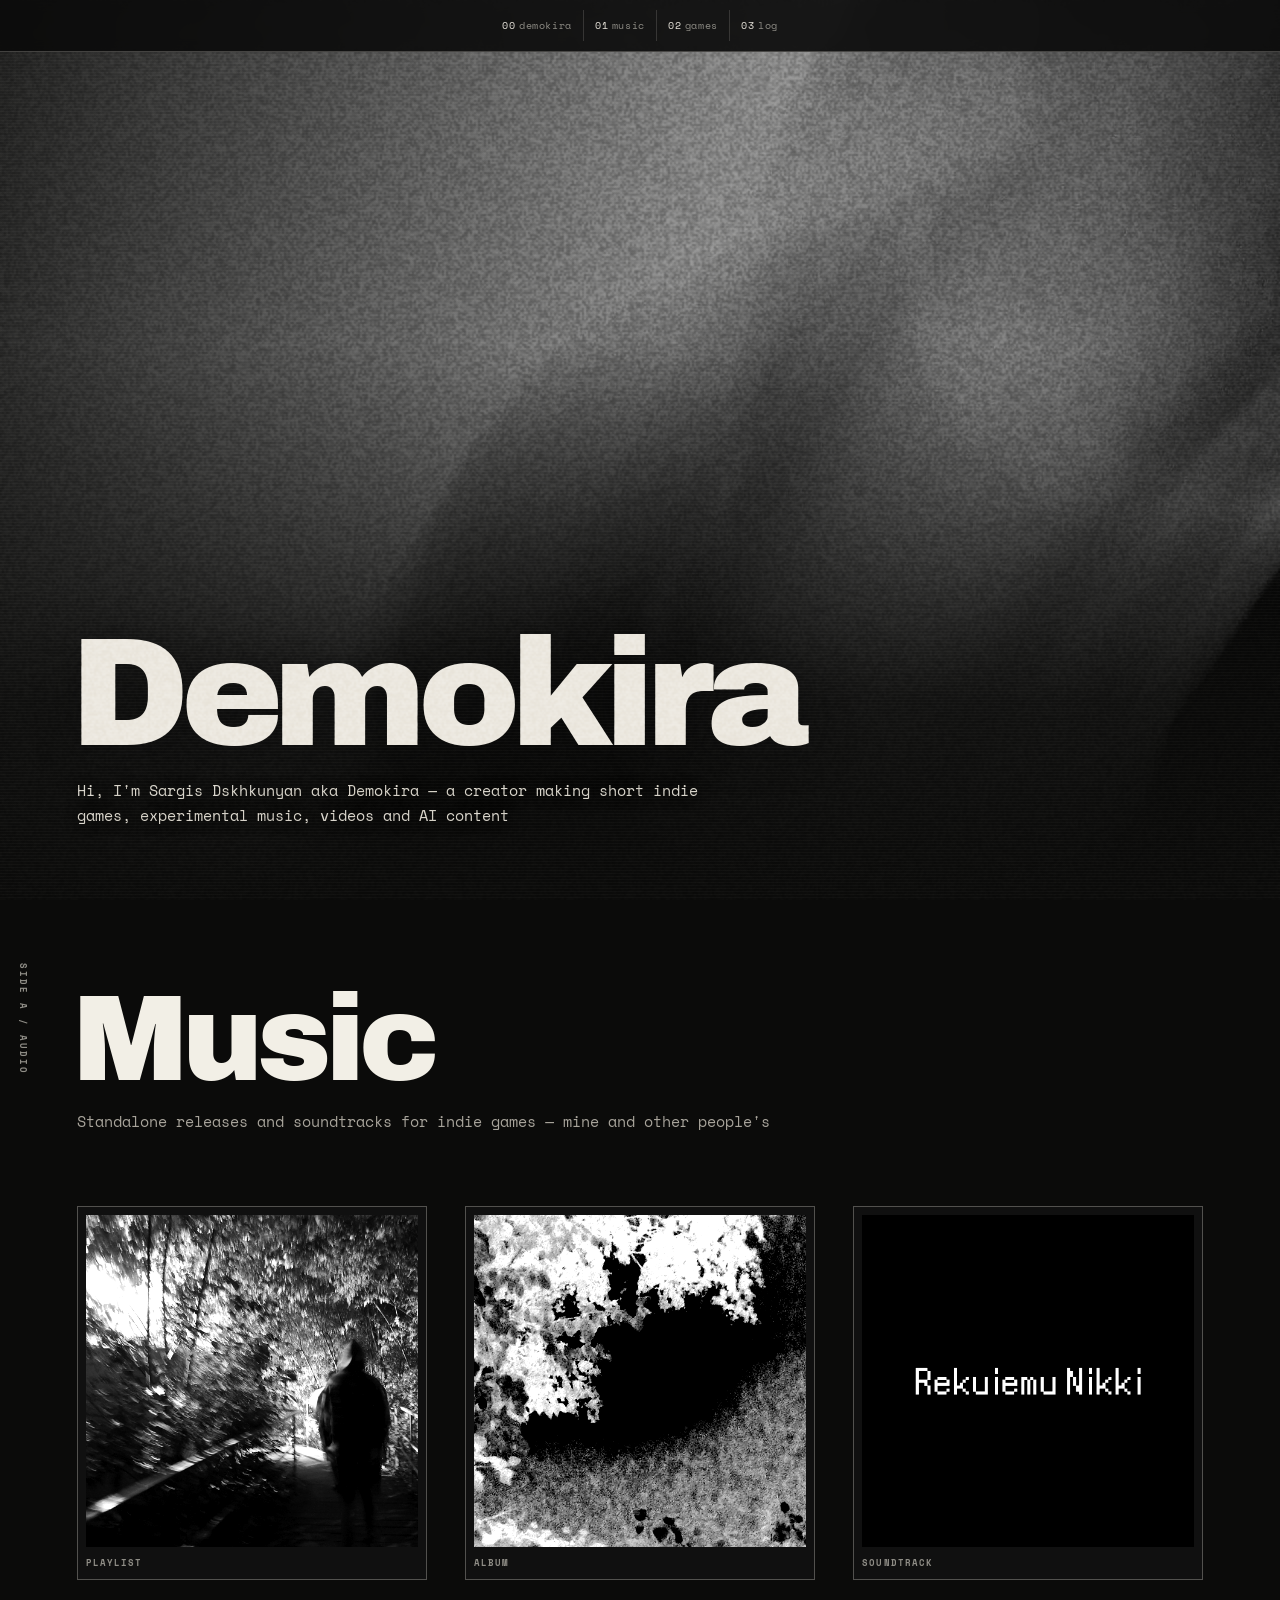
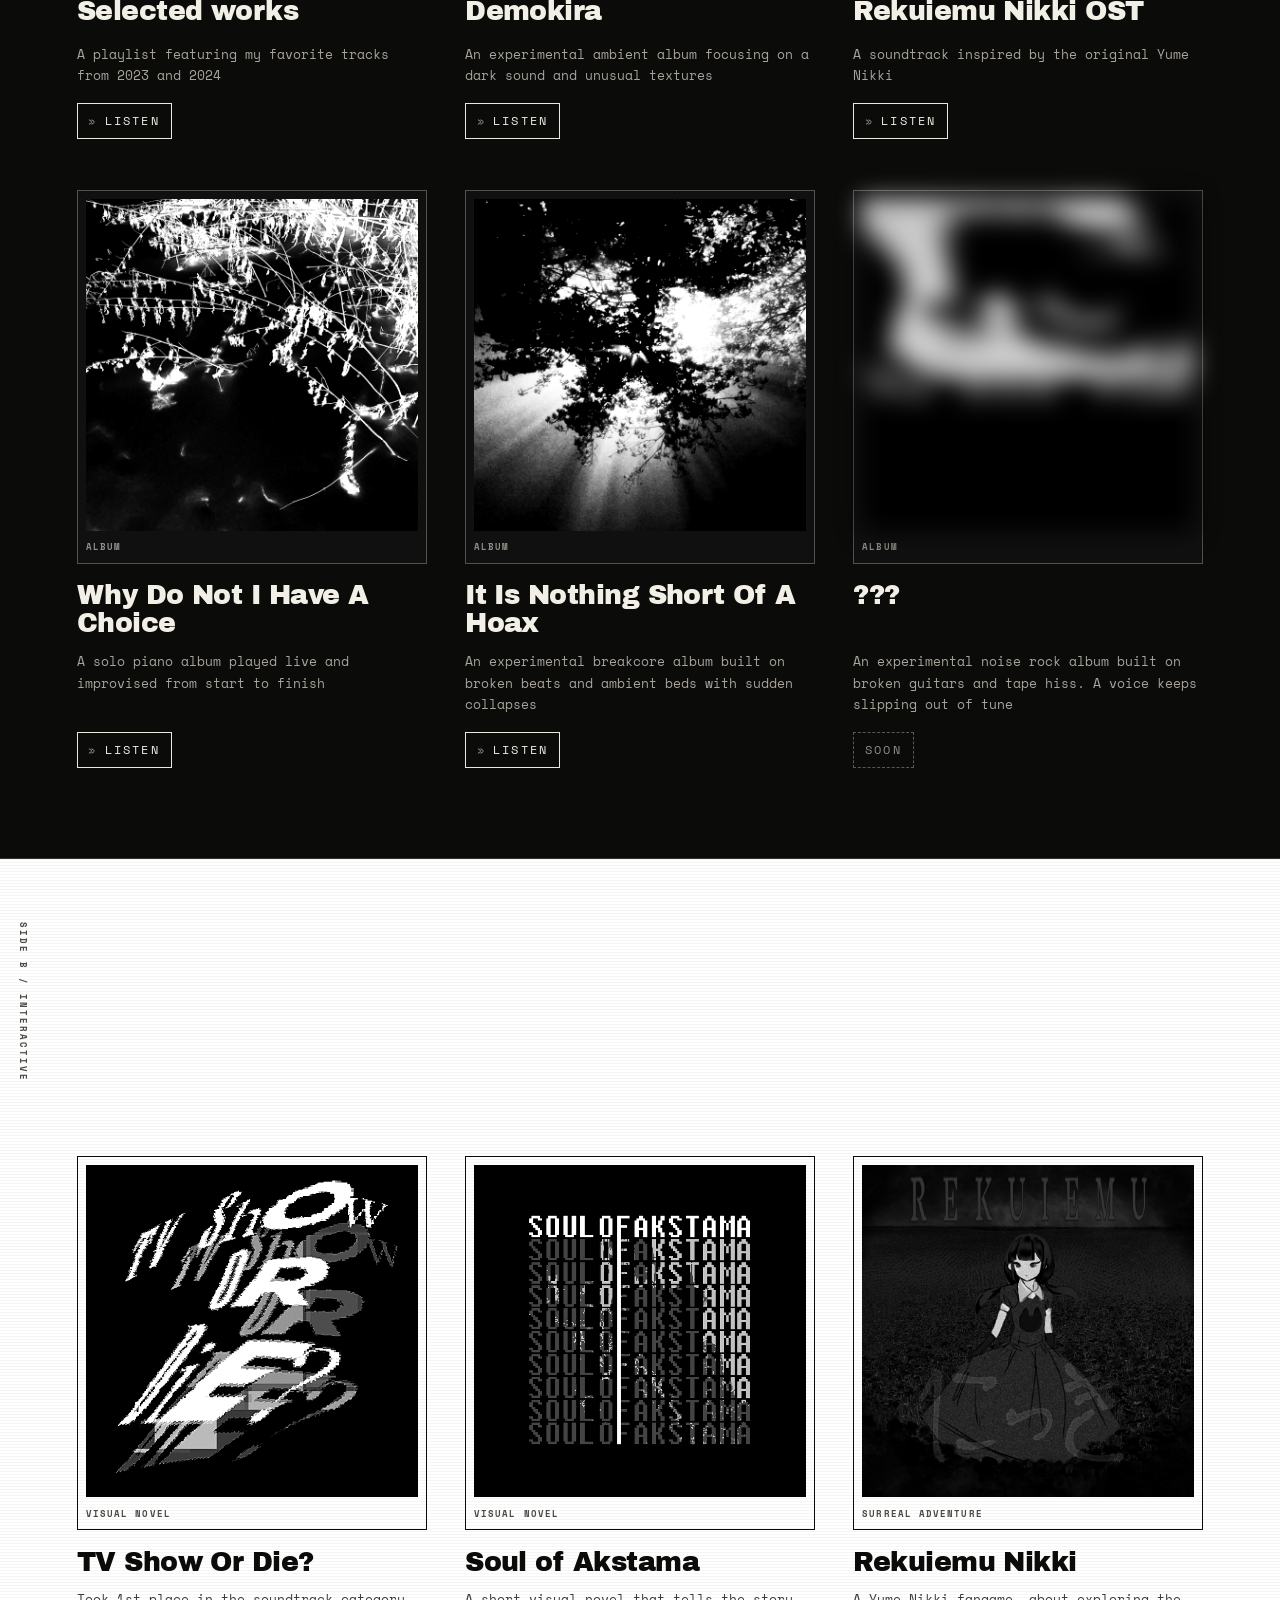
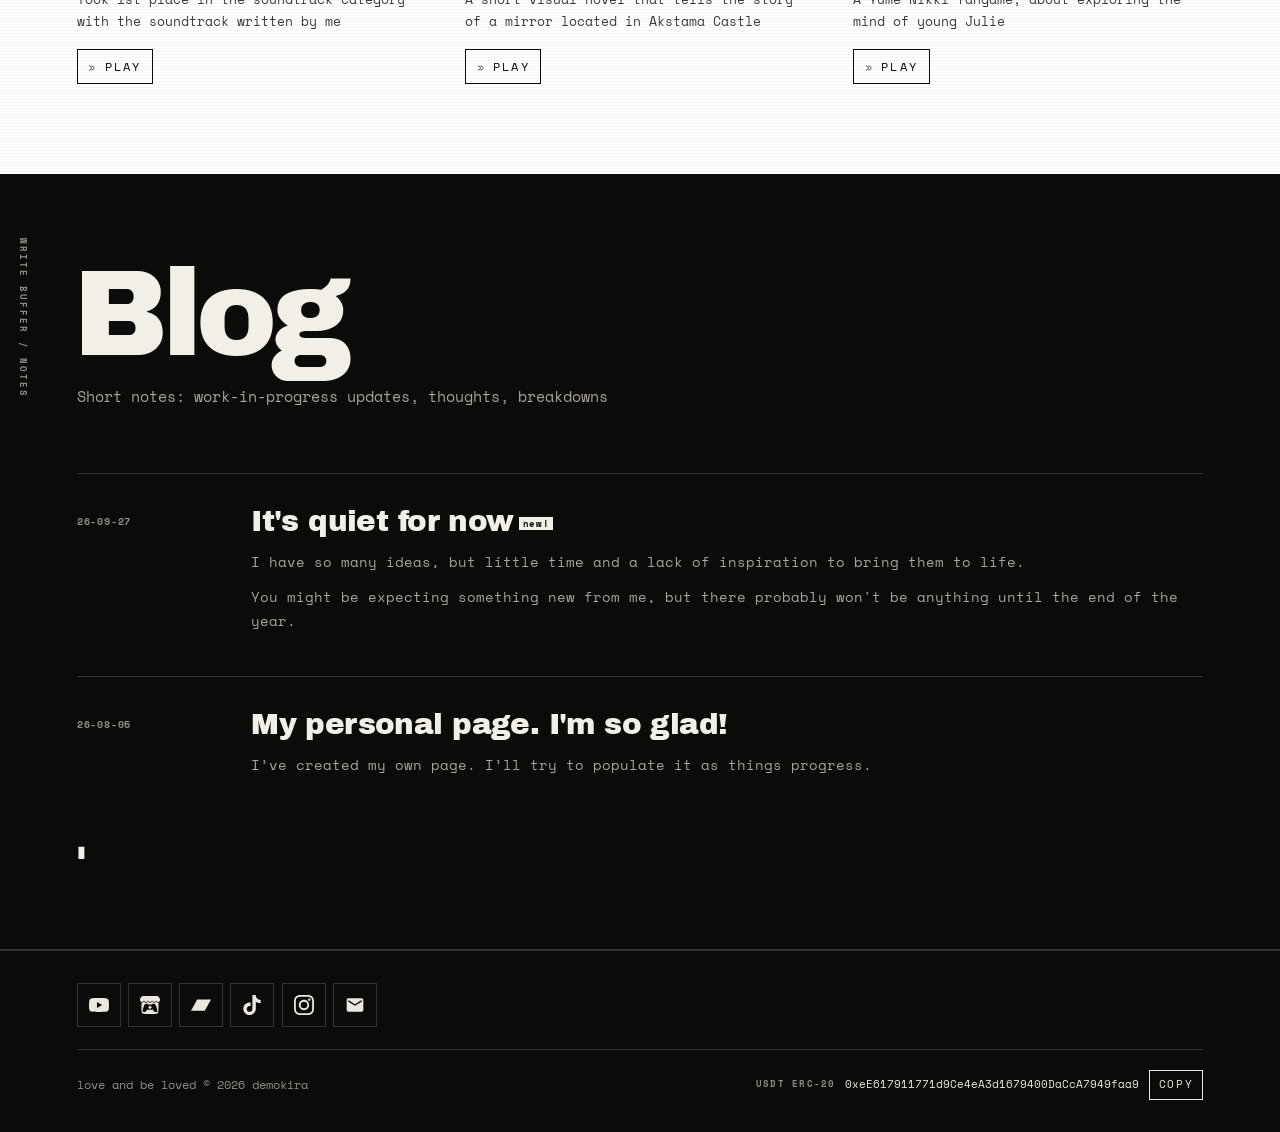
==== commit 3def758a: "Make reveal fade-only and center Rekuiemu crop on internal title" ====
--- a/index.html
+++ b/index.html
@@ -20,7 +20,7 @@
 <link rel="manifest" href="site.webmanifest">
 <link rel="preconnect" href="https://fonts.googleapis.com">
 <link rel="preconnect" href="https://fonts.gstatic.com">
-<link rel="stylesheet" href="styles.css?v=portrait21">
+<link rel="stylesheet" href="styles.css?v=portrait24">
 </head>
 <body>
 <div class="dk" id="top"><canvas aria-hidden="true" class="grain-field"></canvas><header class="bar"><nav aria-label="Sections" class="bar__nav"><a href="#top"><span class="nav__num">00</span><span class="nav__word">demokira</span></a><a href="#music"><span class="nav__num">01</span><span class="nav__word">music</span></a><a href="#games"><span class="nav__num">02</span><span class="nav__word">games</span></a><a href="#log"><span class="nav__num">03</span><span class="nav__word">log</span></a></nav></header><main><section class="portrait" id="signal" aria-labelledby="site-title">
@@ -39,6 +39,6 @@
   <figure class="sleeve__art"><img class="sleeve-img--center" alt="Rekuiemu Nikki cover artwork" height="512" loading="lazy" src="assets/covers/rekuiemu-nikki.jpg" width="512"/><figcaption>surreal adventure</figcaption></figure>
   <div class="sleeve__meta"><h3>Rekuiemu Nikki</h3><p class="sleeve__desc">A Yume Nikki fangame, about exploring the mind of young Julie</p><a class="play" href="https://eklsn.itch.io/reknikki" rel="noopener noreferrer" target="_blank"><span aria-hidden="true">»</span> play</a></div>
 </li></ol></section><section aria-labelledby="log-heading" class="log" id="log"><div class="log__head"><p class="rail-label">write buffer / notes</p><h2 class="h-display" id="log-heading">Blog</h2><p class="lede">Short notes: work-in-progress updates, thoughts, breakdowns</p></div><ol class="log__list"><li class="entry"><time class="entry__date" datetime="2026-09-27">26-09-27</time><div class="entry__body"><h3>It&#x27;s quiet for now<span class="new">new!</span></h3><p>I have so many ideas, but little time and a lack of inspiration to bring them to life.</p><p>You might be expecting something new from me, but there probably won&#x27;t be anything until the end of the year.</p></div></li><li class="entry"><time class="entry__date" datetime="2026-08-05">26-08-05</time><div class="entry__body"><h3>My personal page. I&#x27;m so glad!</h3><p>I’ve created my own page. I’ll try to populate it as things progress.</p></div></li></ol><p aria-hidden="true" class="log__cursor">▮</p></section></main><footer class="foot"><div class="foot__top"><ul aria-label="Channels" class="foot__channels"><li><a aria-label="youtube" href="https://www.youtube.com/@demokira" rel="noopener noreferrer" target="_blank" title="youtube"><span aria-hidden="true" class="foot__icon foot__icon--youtube"></span></a></li><li><a aria-label="itch.io" href="https://demokira.itch.io" rel="noopener noreferrer" target="_blank" title="itch.io"><span aria-hidden="true" class="foot__icon foot__icon--itchdotio"></span></a></li><li><a aria-label="bandcamp" href="https://demokira.bandcamp.com" rel="noopener noreferrer" target="_blank" title="bandcamp"><span aria-hidden="true" class="foot__icon foot__icon--bandcamp"></span></a></li><li><a aria-label="tiktok" href="https://www.tiktok.com/@demokira_?_r=1&amp;_t=ZS-98bt2Kt1skm" rel="noopener noreferrer" target="_blank" title="tiktok"><span aria-hidden="true" class="foot__icon foot__icon--tiktok"></span></a></li><li><a aria-label="instagram" href="https://www.instagram.com/srgsdshkhnn" rel="noopener noreferrer" target="_blank" title="instagram"><span aria-hidden="true" class="foot__icon foot__icon--instagram"></span></a></li><li><a aria-label="email" href="mailto:sargis.dshkhunyan@gmail.com" rel="noopener noreferrer" title="email"><span aria-hidden="true" class="foot__icon foot__icon--email"></span></a></li></ul></div><div class="foot__bottom"><p class="foot__line">love and be loved © 2026 demokira</p><div class="foot__wallet"><span class="foot__wallet-label">USDT ERC-20</span><code class="foot__wallet-value">0xeE617911771d9Ce4eA3d1679400DaCcA7949faa9</code><button class="wallet-key" type="button">copy</button></div></div></footer></div>
-<script src="script.js?v=portrait21" defer></script>
+<script src="script.js?v=portrait24" defer></script>
 </body>
 </html>
--- a/styles.css
+++ b/styles.css
@@ -922,8 +922,8 @@
 }
 
 .sleeve__art img.sleeve-img--center {
-  object-fit: contain;
-  background: var(--ink);
+  object-fit: cover;
+  object-position: 60% 50%;
 }
 
 .sleeve--upcoming .sleeve__art img {
@@ -1744,36 +1744,12 @@
 
 .has-reveal [data-reveal] {
   opacity: 0;
-  transform: translateY(18px);
-  transition:
-    opacity 0.5s linear,
-    transform 0.65s cubic-bezier(0.2, 0.7, 0.2, 1);
+  transition: opacity 0.55s steps(4, end);
   transition-delay: var(--reveal-delay, 0ms);
 }
 
 .has-reveal [data-reveal].is-in {
   opacity: 1;
-  transform: none;
-  animation: dk-reveal 0.5s steps(3, end) both;
-}
-
-@keyframes dk-reveal {
-  0% {
-    clip-path: inset(0 0 45% 0);
-    transform: translateY(12px) translateX(-2px);
-  }
-  30% {
-    clip-path: inset(0 0 0 0);
-    transform: translateY(0) translateX(2px);
-  }
-  55% {
-    clip-path: inset(0 0 0 0);
-    transform: translateX(-1px);
-  }
-  100% {
-    clip-path: inset(0 0 0 0);
-    transform: none;
-  }
 }
 
 @media (prefers-reduced-motion: reduce) {
@@ -1788,7 +1764,6 @@
 
   .has-reveal [data-reveal] {
     opacity: 1;
-    transform: none;
     animation: none;
     transition: none;
     clip-path: none;
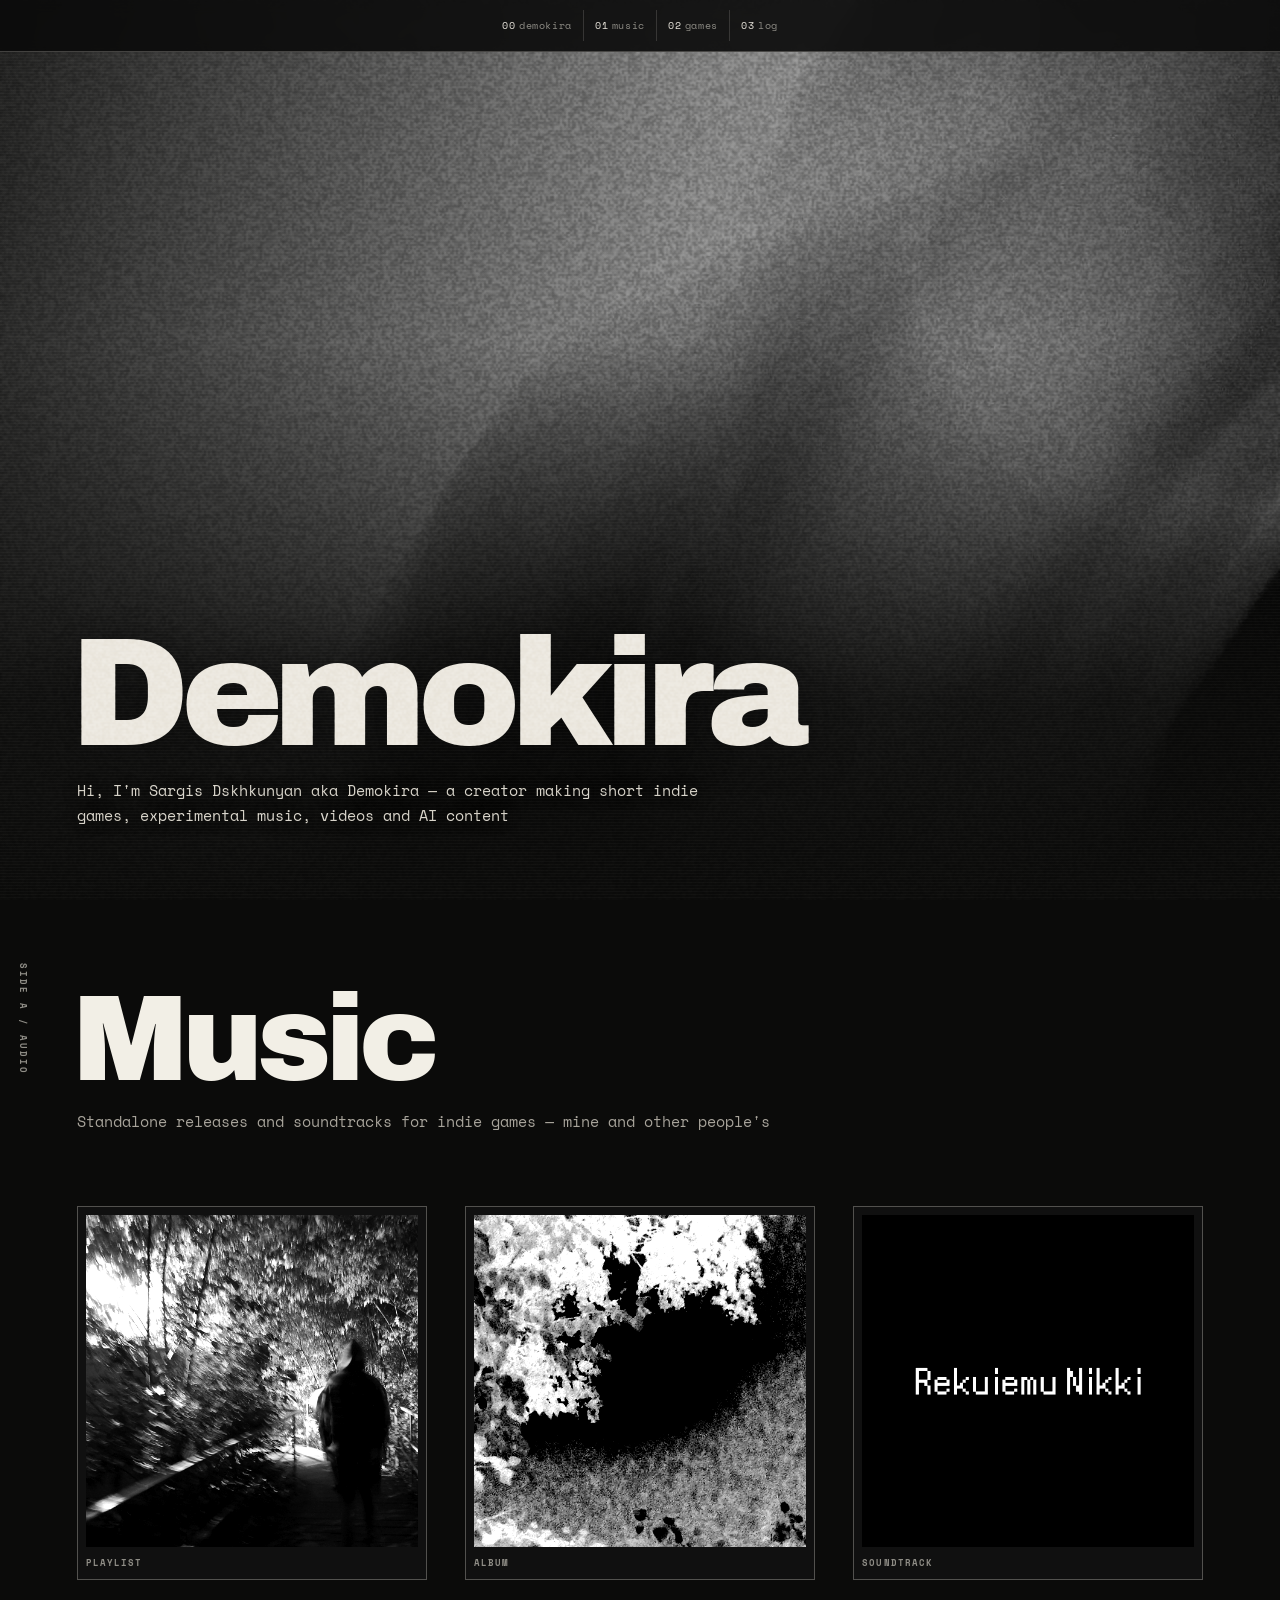
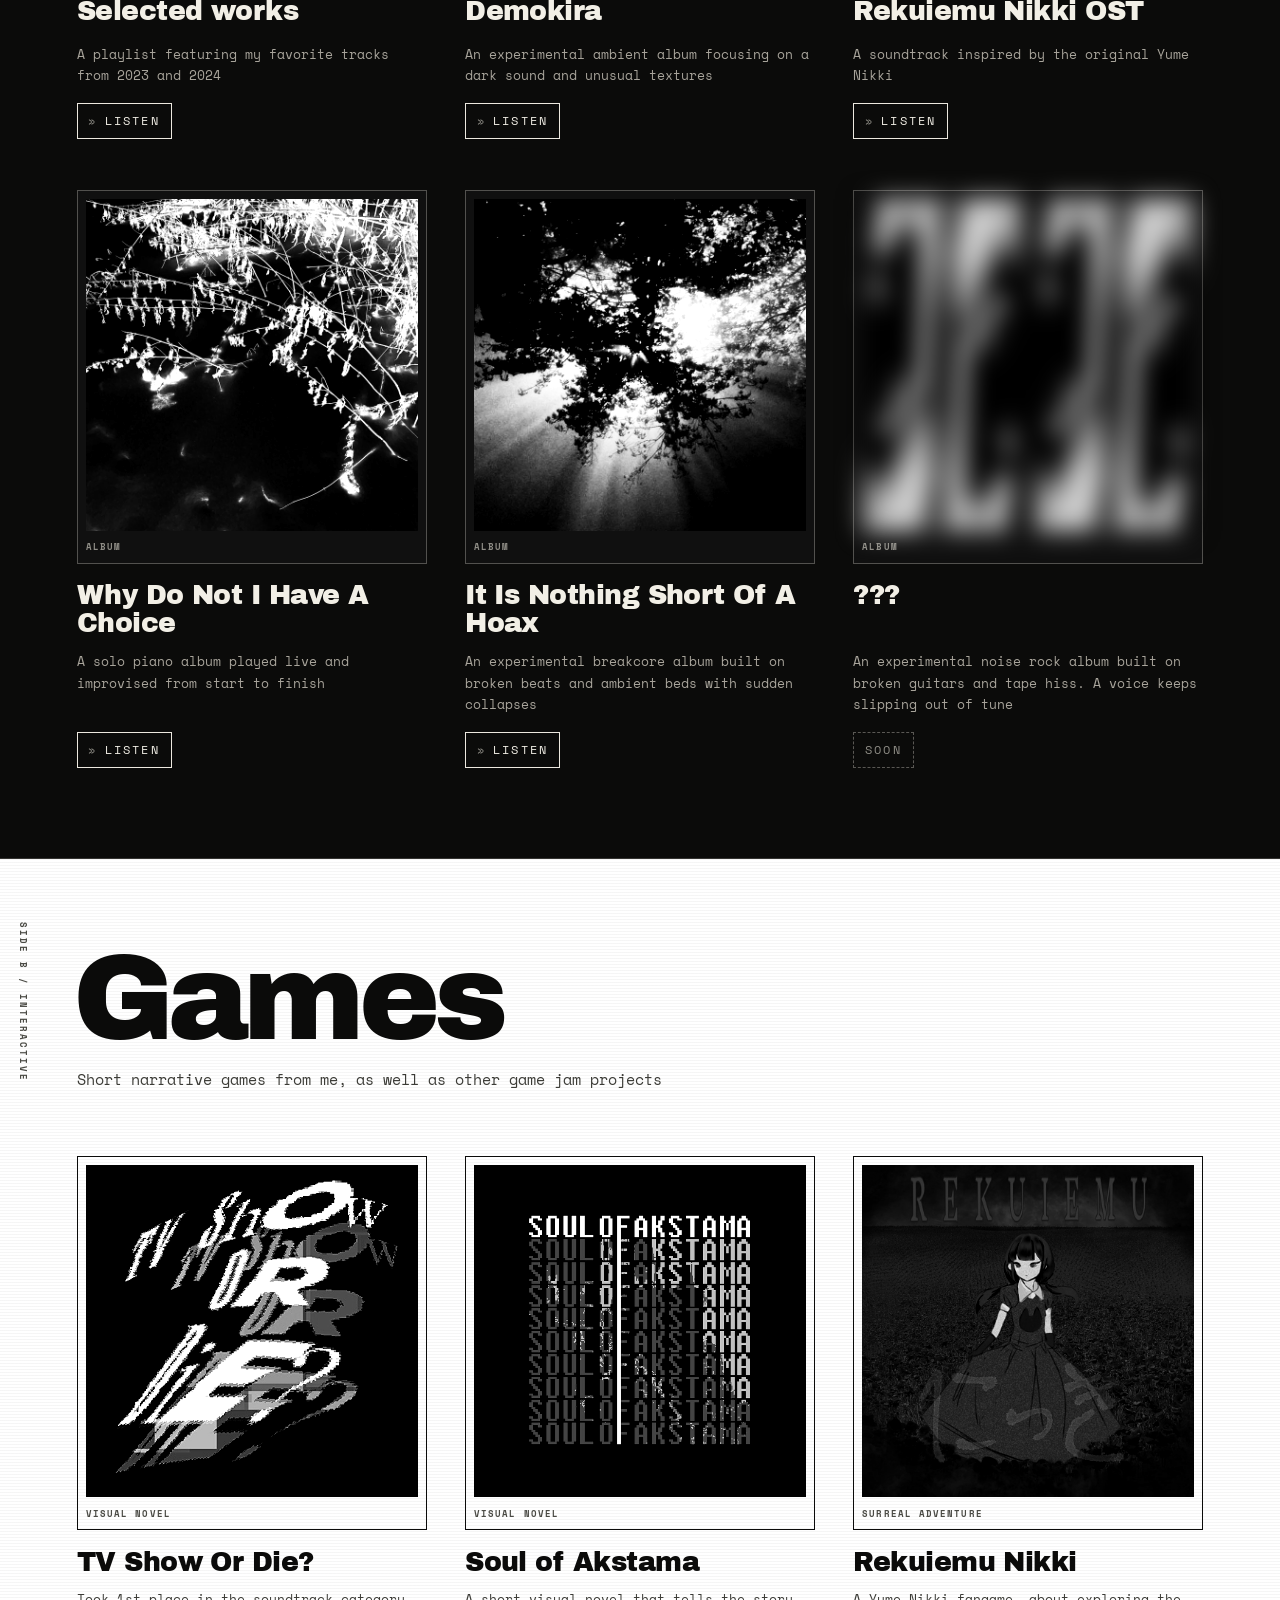
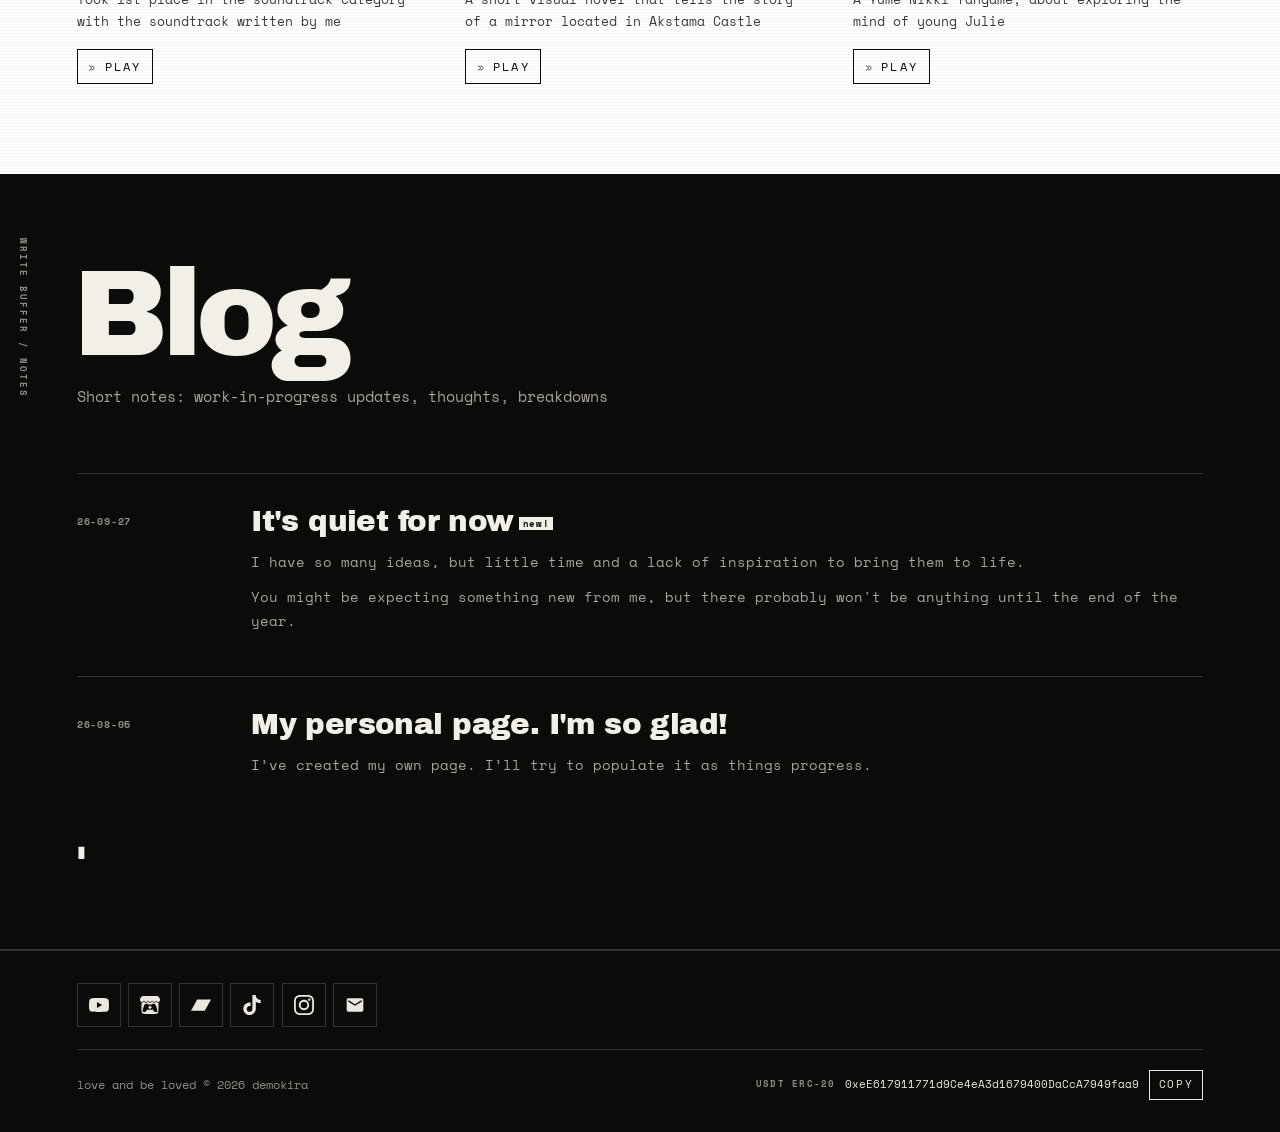
==== commit 1137933c: "Replace TO DIE FOR cover artwork" ====
--- a/index.html
+++ b/index.html
@@ -29,7 +29,7 @@
     <h1 class="portrait__title" id="site-title">Demokira</h1>
     <p class="portrait__body">Hi, I&#x27;m Sargis Dskhkunyan aka Demokira — a creator making short indie games, experimental music, videos and AI content</p>
   </div>
-</section><section aria-labelledby="music-heading" class="bill" id="music"><div class="bill__head"><p class="rail-label">side a / audio</p><h2 class="h-display" id="music-heading">Music</h2><p class="lede">Standalone releases and soundtracks for indie games — mine and other people&#x27;s</p></div><ol class="sleeves"><li class="sleeve"><figure class="sleeve__art"><img alt="Selected works cover artwork" height="512" loading="lazy" src="assets/covers/best-of.jpg" width="512"/><figcaption>playlist</figcaption></figure><div class="sleeve__meta"><h3>Selected works</h3><p class="sleeve__desc">A playlist featuring my favorite tracks from 2023 and 2024</p><a class="listen" href="https://demokira.bandcamp.com/album/the-best-of-demokira-23-24" rel="noopener noreferrer" target="_blank"><span aria-hidden="true">»</span> listen</a></div></li><li class="sleeve"><figure class="sleeve__art"><img alt="Demokira cover artwork" height="512" loading="lazy" src="assets/covers/demokira.jpg" width="512"/><figcaption>album</figcaption></figure><div class="sleeve__meta"><h3>Demokira</h3><p class="sleeve__desc">An experimental ambient album focusing on a dark sound and unusual textures</p><a class="listen" href="https://demokira.bandcamp.com/album/demokira" rel="noopener noreferrer" target="_blank"><span aria-hidden="true">»</span> listen</a></div></li><li class="sleeve"><figure class="sleeve__art"><img class="sleeve-img--center" alt="Rekuiemu Nikki OST cover artwork" height="512" loading="lazy" src="assets/covers/rekuiemu-ost.jpg" width="512"/><figcaption>soundtrack</figcaption></figure><div class="sleeve__meta"><h3>Rekuiemu Nikki OST</h3><p class="sleeve__desc">A soundtrack inspired by the original Yume Nikki</p><a class="listen" href="https://demokira.bandcamp.com/album/rekuiemu-nikki-demo-ost" rel="noopener noreferrer" target="_blank"><span aria-hidden="true">»</span> listen</a></div></li><li class="sleeve"><figure class="sleeve__art"><img alt="Why Do Not I Have A Choice cover artwork" height="512" loading="lazy" src="assets/covers/choice.jpg" width="512"/><figcaption>album</figcaption></figure><div class="sleeve__meta"><h3>Why Do Not I Have A Choice</h3><p class="sleeve__desc">A solo piano album played live and improvised from start to finish</p><a class="listen" href="https://demokira.bandcamp.com/album/why-do-not-i-have-a-choice" rel="noopener noreferrer" target="_blank"><span aria-hidden="true">»</span> listen</a></div></li><li class="sleeve"><figure class="sleeve__art"><img alt="It Is Nothing Short Of A Hoax cover artwork" height="512" loading="lazy" src="assets/covers/hoax.jpg" width="512"/><figcaption>album</figcaption></figure><div class="sleeve__meta"><h3>It Is Nothing Short Of A Hoax</h3><p class="sleeve__desc">An experimental breakcore album built on broken beats and ambient beds with sudden collapses</p><a class="listen" href="https://demokira.bandcamp.com/album/it-is-nothing-short-of-a-hoax" rel="noopener noreferrer" target="_blank"><span aria-hidden="true">»</span> listen</a></div></li><li class="sleeve sleeve--upcoming"><figure class="sleeve__art"><img alt="??? cover artwork" height="512" loading="lazy" src="assets/covers/upcoming.jpg" width="512"/><figcaption>album</figcaption></figure><div class="sleeve__meta"><h3>???</h3><p class="sleeve__desc">An experimental noise rock album built on broken guitars and tape hiss. A voice keeps slipping out of tune</p><span class="listen listen--soon">soon</span></div></li></ol></section><section aria-labelledby="games-heading" class="inverse inverse--games" id="games"><div class="inverse__head"><p class="rail-label rail-label--ink">side b / interactive</p><h2 class="h-display" id="games-heading">Games</h2><p class="lede lede--ink">Short narrative games from me, as well as other game jam projects</p></div><ol class="sleeves sleeves--games"><li class="sleeve">
+</section><section aria-labelledby="music-heading" class="bill" id="music"><div class="bill__head"><p class="rail-label">side a / audio</p><h2 class="h-display" id="music-heading">Music</h2><p class="lede">Standalone releases and soundtracks for indie games — mine and other people&#x27;s</p></div><ol class="sleeves"><li class="sleeve"><figure class="sleeve__art"><img alt="Selected works cover artwork" height="512" loading="lazy" src="assets/covers/best-of.jpg" width="512"/><figcaption>playlist</figcaption></figure><div class="sleeve__meta"><h3>Selected works</h3><p class="sleeve__desc">A playlist featuring my favorite tracks from 2023 and 2024</p><a class="listen" href="https://demokira.bandcamp.com/album/the-best-of-demokira-23-24" rel="noopener noreferrer" target="_blank"><span aria-hidden="true">»</span> listen</a></div></li><li class="sleeve"><figure class="sleeve__art"><img alt="Demokira cover artwork" height="512" loading="lazy" src="assets/covers/demokira.jpg" width="512"/><figcaption>album</figcaption></figure><div class="sleeve__meta"><h3>Demokira</h3><p class="sleeve__desc">An experimental ambient album focusing on a dark sound and unusual textures</p><a class="listen" href="https://demokira.bandcamp.com/album/demokira" rel="noopener noreferrer" target="_blank"><span aria-hidden="true">»</span> listen</a></div></li><li class="sleeve"><figure class="sleeve__art"><img class="sleeve-img--center" alt="Rekuiemu Nikki OST cover artwork" height="512" loading="lazy" src="assets/covers/rekuiemu-ost.jpg" width="512"/><figcaption>soundtrack</figcaption></figure><div class="sleeve__meta"><h3>Rekuiemu Nikki OST</h3><p class="sleeve__desc">A soundtrack inspired by the original Yume Nikki</p><a class="listen" href="https://demokira.bandcamp.com/album/rekuiemu-nikki-demo-ost" rel="noopener noreferrer" target="_blank"><span aria-hidden="true">»</span> listen</a></div></li><li class="sleeve"><figure class="sleeve__art"><img alt="Why Do Not I Have A Choice cover artwork" height="512" loading="lazy" src="assets/covers/choice.jpg" width="512"/><figcaption>album</figcaption></figure><div class="sleeve__meta"><h3>Why Do Not I Have A Choice</h3><p class="sleeve__desc">A solo piano album played live and improvised from start to finish</p><a class="listen" href="https://demokira.bandcamp.com/album/why-do-not-i-have-a-choice" rel="noopener noreferrer" target="_blank"><span aria-hidden="true">»</span> listen</a></div></li><li class="sleeve"><figure class="sleeve__art"><img alt="It Is Nothing Short Of A Hoax cover artwork" height="512" loading="lazy" src="assets/covers/hoax.jpg" width="512"/><figcaption>album</figcaption></figure><div class="sleeve__meta"><h3>It Is Nothing Short Of A Hoax</h3><p class="sleeve__desc">An experimental breakcore album built on broken beats and ambient beds with sudden collapses</p><a class="listen" href="https://demokira.bandcamp.com/album/it-is-nothing-short-of-a-hoax" rel="noopener noreferrer" target="_blank"><span aria-hidden="true">»</span> listen</a></div></li><li class="sleeve sleeve--upcoming"><figure class="sleeve__art"><img alt="??? cover artwork" height="512" loading="lazy" src="assets/covers/upcoming.jpg?v=20261116" width="512"/><figcaption>album</figcaption></figure><div class="sleeve__meta"><h3>???</h3><p class="sleeve__desc">An experimental noise rock album built on broken guitars and tape hiss. A voice keeps slipping out of tune</p><span class="listen listen--soon">soon</span></div></li></ol></section><section aria-labelledby="games-heading" class="inverse inverse--games" id="games"><div class="inverse__head"><p class="rail-label rail-label--ink">side b / interactive</p><h2 class="h-display" id="games-heading">Games</h2><p class="lede lede--ink">Short narrative games from me, as well as other game jam projects</p></div><ol class="sleeves sleeves--games"><li class="sleeve">
   <figure class="sleeve__art"><img alt="TV Show Or Die? cover artwork" height="512" loading="lazy" src="assets/covers/tv-show.jpg" width="512"/><figcaption>visual novel</figcaption></figure>
   <div class="sleeve__meta"><h3>TV Show Or Die?</h3><p class="sleeve__desc">Took 1st place in the soundtrack category with the soundtrack written by me</p><a class="play" href="https://demokira.itch.io/tv-show-or-die" rel="noopener noreferrer" target="_blank"><span aria-hidden="true">»</span> play</a></div>
 </li><li class="sleeve">
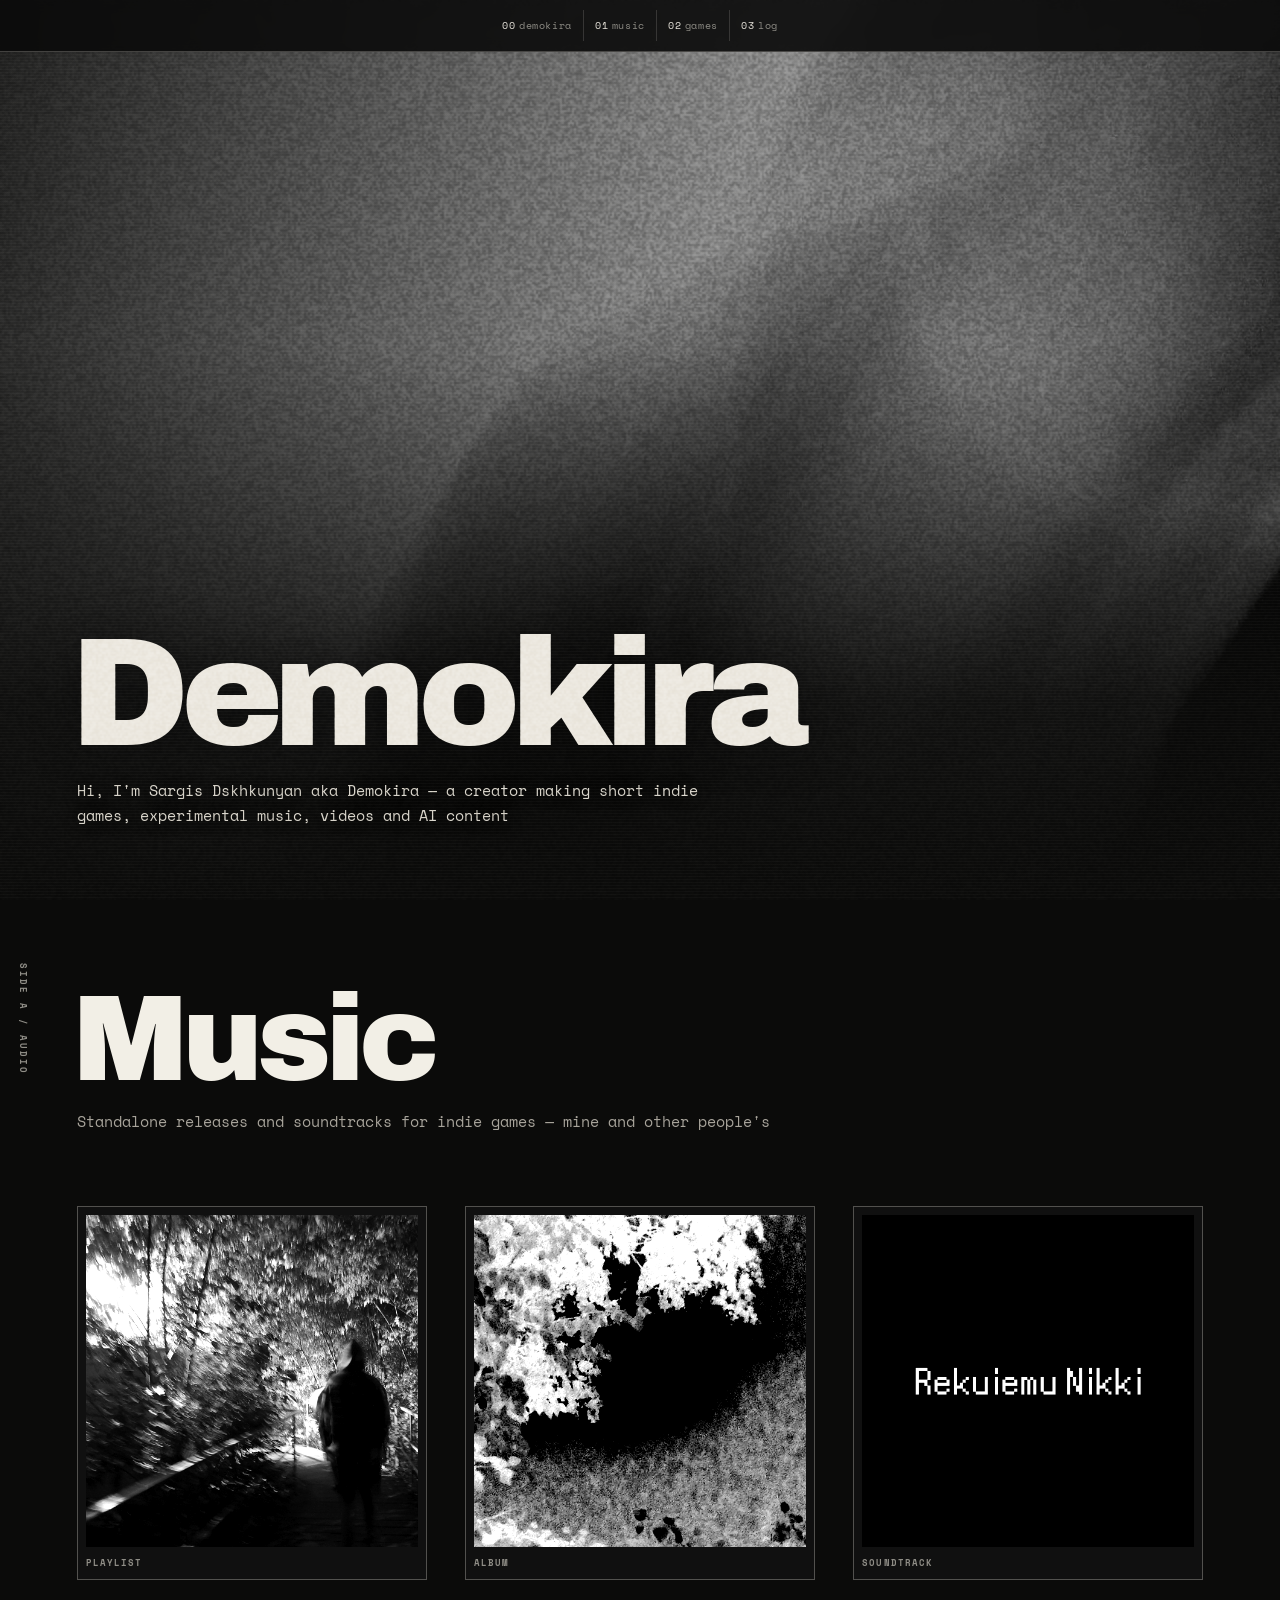
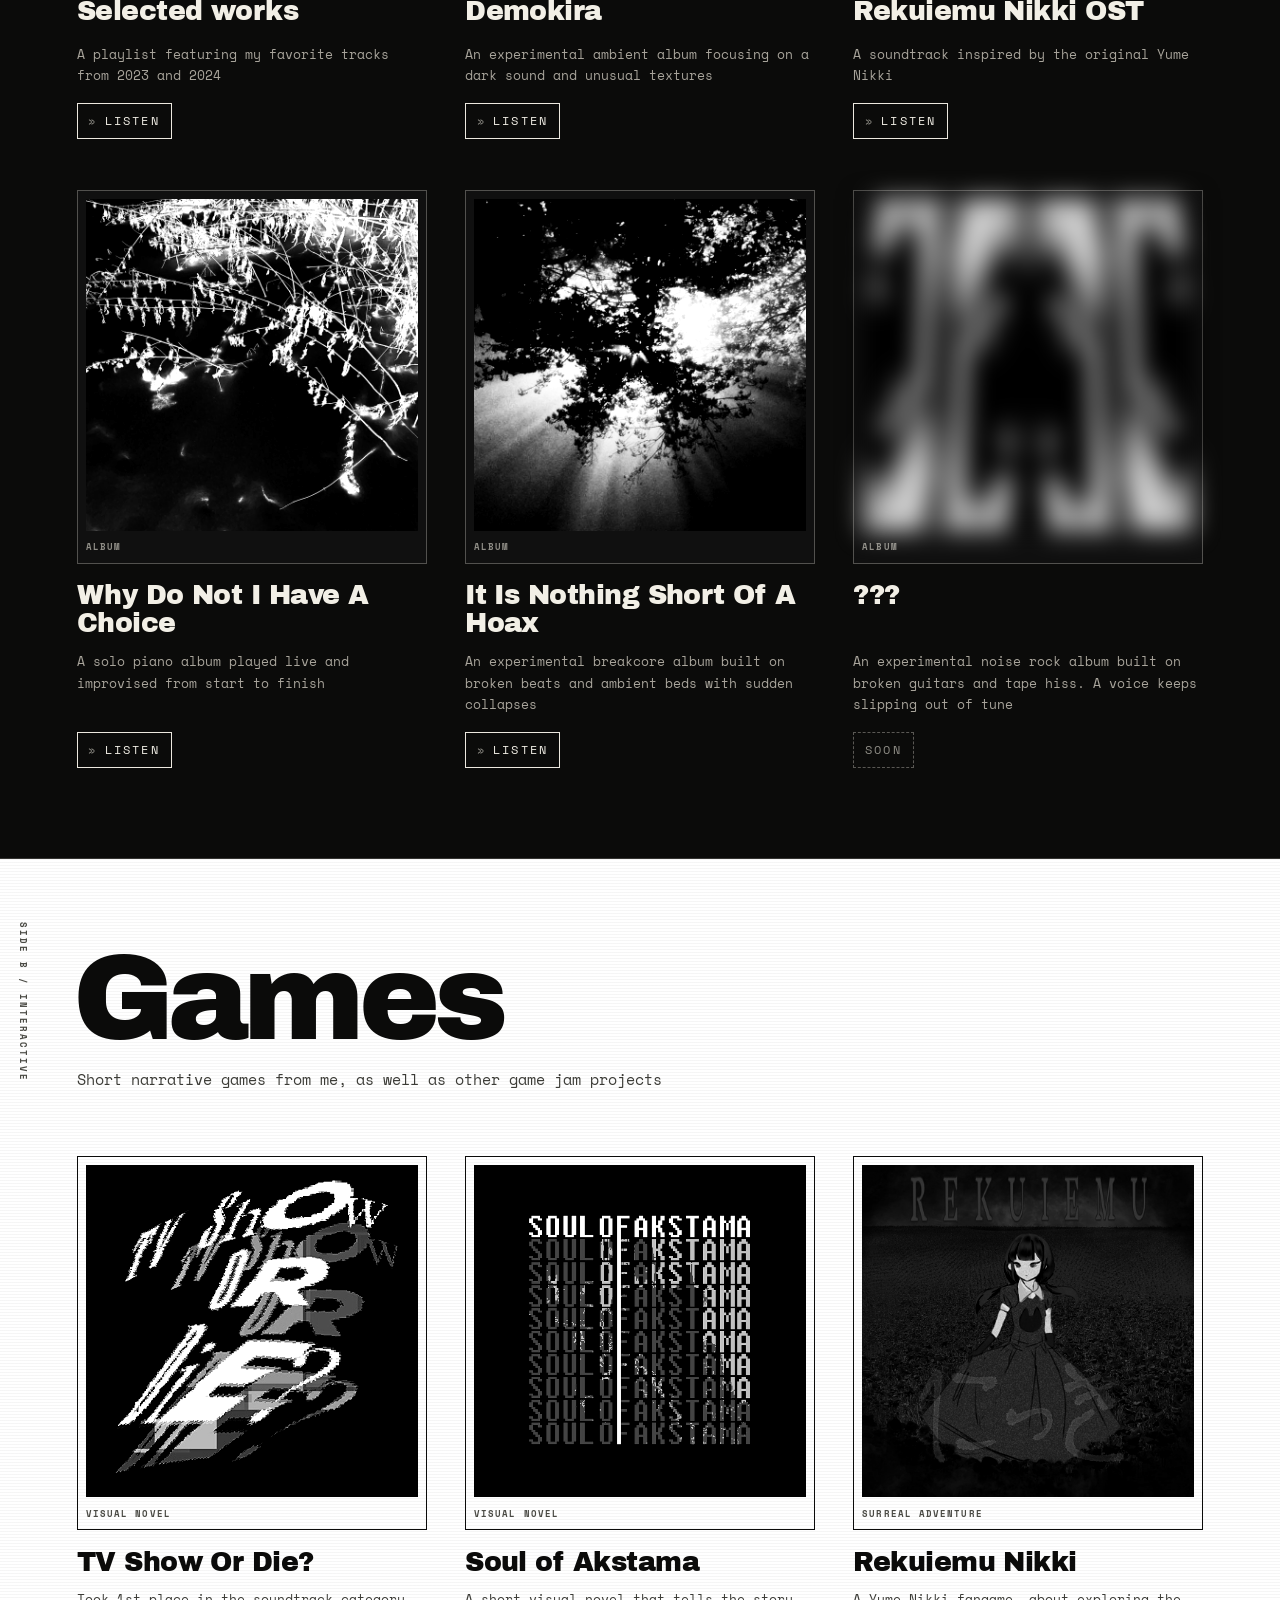
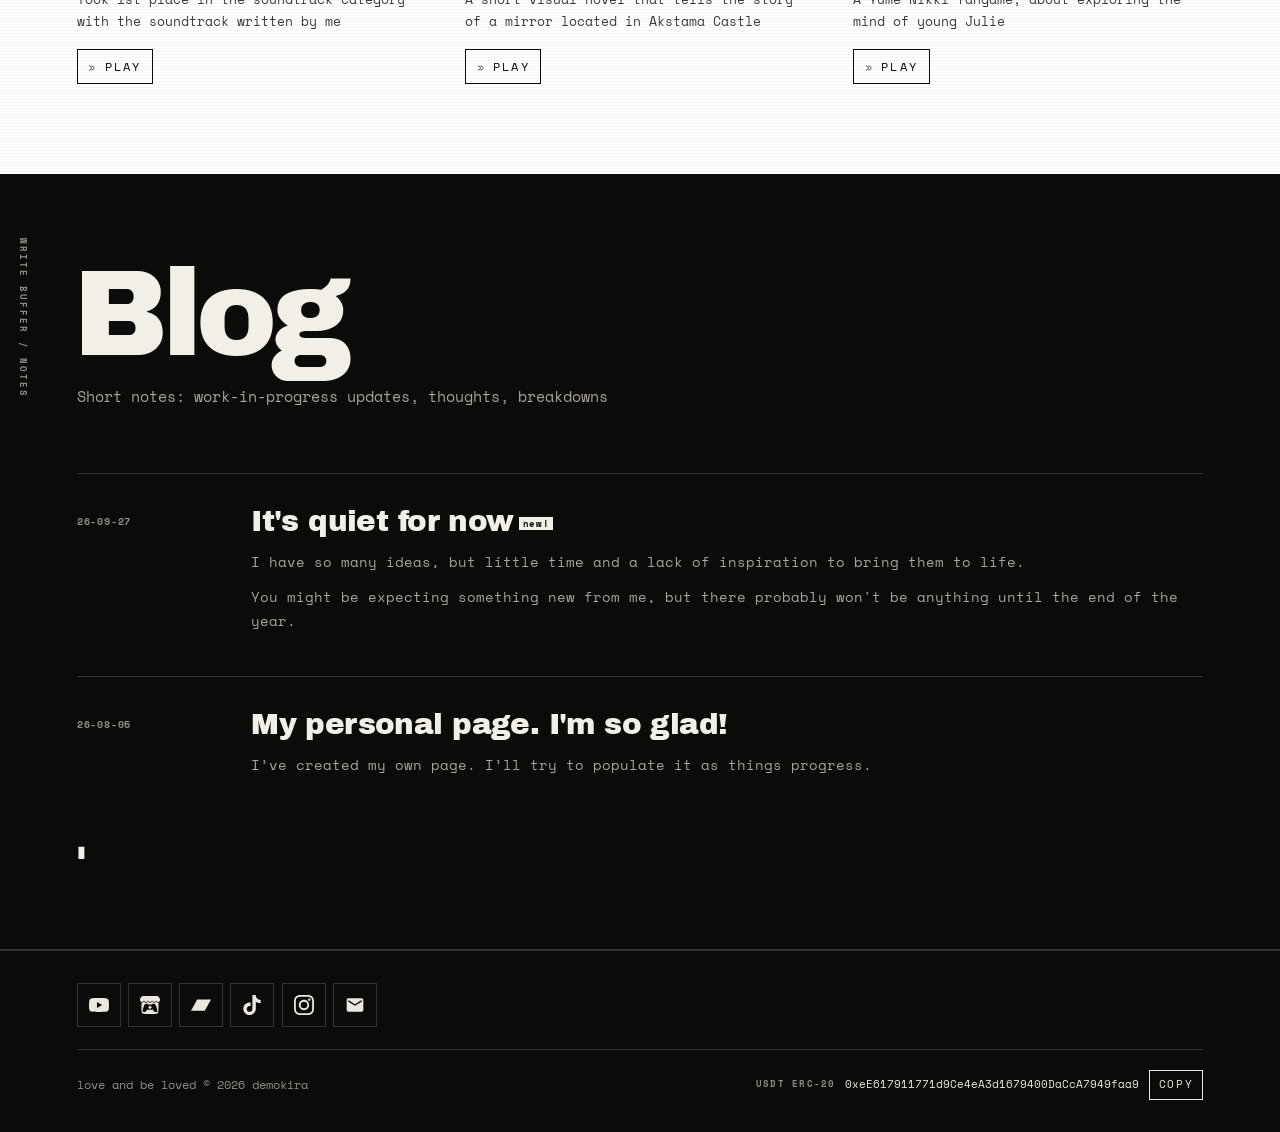
==== commit 46a4da50: "Replace TO DIE FOR cover artwork again" ====
--- a/index.html
+++ b/index.html
@@ -29,7 +29,7 @@
     <h1 class="portrait__title" id="site-title">Demokira</h1>
     <p class="portrait__body">Hi, I&#x27;m Sargis Dskhkunyan aka Demokira — a creator making short indie games, experimental music, videos and AI content</p>
   </div>
-</section><section aria-labelledby="music-heading" class="bill" id="music"><div class="bill__head"><p class="rail-label">side a / audio</p><h2 class="h-display" id="music-heading">Music</h2><p class="lede">Standalone releases and soundtracks for indie games — mine and other people&#x27;s</p></div><ol class="sleeves"><li class="sleeve"><figure class="sleeve__art"><img alt="Selected works cover artwork" height="512" loading="lazy" src="assets/covers/best-of.jpg" width="512"/><figcaption>playlist</figcaption></figure><div class="sleeve__meta"><h3>Selected works</h3><p class="sleeve__desc">A playlist featuring my favorite tracks from 2023 and 2024</p><a class="listen" href="https://demokira.bandcamp.com/album/the-best-of-demokira-23-24" rel="noopener noreferrer" target="_blank"><span aria-hidden="true">»</span> listen</a></div></li><li class="sleeve"><figure class="sleeve__art"><img alt="Demokira cover artwork" height="512" loading="lazy" src="assets/covers/demokira.jpg" width="512"/><figcaption>album</figcaption></figure><div class="sleeve__meta"><h3>Demokira</h3><p class="sleeve__desc">An experimental ambient album focusing on a dark sound and unusual textures</p><a class="listen" href="https://demokira.bandcamp.com/album/demokira" rel="noopener noreferrer" target="_blank"><span aria-hidden="true">»</span> listen</a></div></li><li class="sleeve"><figure class="sleeve__art"><img class="sleeve-img--center" alt="Rekuiemu Nikki OST cover artwork" height="512" loading="lazy" src="assets/covers/rekuiemu-ost.jpg" width="512"/><figcaption>soundtrack</figcaption></figure><div class="sleeve__meta"><h3>Rekuiemu Nikki OST</h3><p class="sleeve__desc">A soundtrack inspired by the original Yume Nikki</p><a class="listen" href="https://demokira.bandcamp.com/album/rekuiemu-nikki-demo-ost" rel="noopener noreferrer" target="_blank"><span aria-hidden="true">»</span> listen</a></div></li><li class="sleeve"><figure class="sleeve__art"><img alt="Why Do Not I Have A Choice cover artwork" height="512" loading="lazy" src="assets/covers/choice.jpg" width="512"/><figcaption>album</figcaption></figure><div class="sleeve__meta"><h3>Why Do Not I Have A Choice</h3><p class="sleeve__desc">A solo piano album played live and improvised from start to finish</p><a class="listen" href="https://demokira.bandcamp.com/album/why-do-not-i-have-a-choice" rel="noopener noreferrer" target="_blank"><span aria-hidden="true">»</span> listen</a></div></li><li class="sleeve"><figure class="sleeve__art"><img alt="It Is Nothing Short Of A Hoax cover artwork" height="512" loading="lazy" src="assets/covers/hoax.jpg" width="512"/><figcaption>album</figcaption></figure><div class="sleeve__meta"><h3>It Is Nothing Short Of A Hoax</h3><p class="sleeve__desc">An experimental breakcore album built on broken beats and ambient beds with sudden collapses</p><a class="listen" href="https://demokira.bandcamp.com/album/it-is-nothing-short-of-a-hoax" rel="noopener noreferrer" target="_blank"><span aria-hidden="true">»</span> listen</a></div></li><li class="sleeve sleeve--upcoming"><figure class="sleeve__art"><img alt="??? cover artwork" height="512" loading="lazy" src="assets/covers/upcoming.jpg?v=20261116" width="512"/><figcaption>album</figcaption></figure><div class="sleeve__meta"><h3>???</h3><p class="sleeve__desc">An experimental noise rock album built on broken guitars and tape hiss. A voice keeps slipping out of tune</p><span class="listen listen--soon">soon</span></div></li></ol></section><section aria-labelledby="games-heading" class="inverse inverse--games" id="games"><div class="inverse__head"><p class="rail-label rail-label--ink">side b / interactive</p><h2 class="h-display" id="games-heading">Games</h2><p class="lede lede--ink">Short narrative games from me, as well as other game jam projects</p></div><ol class="sleeves sleeves--games"><li class="sleeve">
+</section><section aria-labelledby="music-heading" class="bill" id="music"><div class="bill__head"><p class="rail-label">side a / audio</p><h2 class="h-display" id="music-heading">Music</h2><p class="lede">Standalone releases and soundtracks for indie games — mine and other people&#x27;s</p></div><ol class="sleeves"><li class="sleeve"><figure class="sleeve__art"><img alt="Selected works cover artwork" height="512" loading="lazy" src="assets/covers/best-of.jpg" width="512"/><figcaption>playlist</figcaption></figure><div class="sleeve__meta"><h3>Selected works</h3><p class="sleeve__desc">A playlist featuring my favorite tracks from 2023 and 2024</p><a class="listen" href="https://demokira.bandcamp.com/album/the-best-of-demokira-23-24" rel="noopener noreferrer" target="_blank"><span aria-hidden="true">»</span> listen</a></div></li><li class="sleeve"><figure class="sleeve__art"><img alt="Demokira cover artwork" height="512" loading="lazy" src="assets/covers/demokira.jpg" width="512"/><figcaption>album</figcaption></figure><div class="sleeve__meta"><h3>Demokira</h3><p class="sleeve__desc">An experimental ambient album focusing on a dark sound and unusual textures</p><a class="listen" href="https://demokira.bandcamp.com/album/demokira" rel="noopener noreferrer" target="_blank"><span aria-hidden="true">»</span> listen</a></div></li><li class="sleeve"><figure class="sleeve__art"><img class="sleeve-img--center" alt="Rekuiemu Nikki OST cover artwork" height="512" loading="lazy" src="assets/covers/rekuiemu-ost.jpg" width="512"/><figcaption>soundtrack</figcaption></figure><div class="sleeve__meta"><h3>Rekuiemu Nikki OST</h3><p class="sleeve__desc">A soundtrack inspired by the original Yume Nikki</p><a class="listen" href="https://demokira.bandcamp.com/album/rekuiemu-nikki-demo-ost" rel="noopener noreferrer" target="_blank"><span aria-hidden="true">»</span> listen</a></div></li><li class="sleeve"><figure class="sleeve__art"><img alt="Why Do Not I Have A Choice cover artwork" height="512" loading="lazy" src="assets/covers/choice.jpg" width="512"/><figcaption>album</figcaption></figure><div class="sleeve__meta"><h3>Why Do Not I Have A Choice</h3><p class="sleeve__desc">A solo piano album played live and improvised from start to finish</p><a class="listen" href="https://demokira.bandcamp.com/album/why-do-not-i-have-a-choice" rel="noopener noreferrer" target="_blank"><span aria-hidden="true">»</span> listen</a></div></li><li class="sleeve"><figure class="sleeve__art"><img alt="It Is Nothing Short Of A Hoax cover artwork" height="512" loading="lazy" src="assets/covers/hoax.jpg" width="512"/><figcaption>album</figcaption></figure><div class="sleeve__meta"><h3>It Is Nothing Short Of A Hoax</h3><p class="sleeve__desc">An experimental breakcore album built on broken beats and ambient beds with sudden collapses</p><a class="listen" href="https://demokira.bandcamp.com/album/it-is-nothing-short-of-a-hoax" rel="noopener noreferrer" target="_blank"><span aria-hidden="true">»</span> listen</a></div></li><li class="sleeve sleeve--upcoming"><figure class="sleeve__art"><img alt="??? cover artwork" height="512" loading="lazy" src="assets/covers/upcoming.jpg?v=20261117" width="512"/><figcaption>album</figcaption></figure><div class="sleeve__meta"><h3>???</h3><p class="sleeve__desc">An experimental noise rock album built on broken guitars and tape hiss. A voice keeps slipping out of tune</p><span class="listen listen--soon">soon</span></div></li></ol></section><section aria-labelledby="games-heading" class="inverse inverse--games" id="games"><div class="inverse__head"><p class="rail-label rail-label--ink">side b / interactive</p><h2 class="h-display" id="games-heading">Games</h2><p class="lede lede--ink">Short narrative games from me, as well as other game jam projects</p></div><ol class="sleeves sleeves--games"><li class="sleeve">
   <figure class="sleeve__art"><img alt="TV Show Or Die? cover artwork" height="512" loading="lazy" src="assets/covers/tv-show.jpg" width="512"/><figcaption>visual novel</figcaption></figure>
   <div class="sleeve__meta"><h3>TV Show Or Die?</h3><p class="sleeve__desc">Took 1st place in the soundtrack category with the soundtrack written by me</p><a class="play" href="https://demokira.itch.io/tv-show-or-die" rel="noopener noreferrer" target="_blank"><span aria-hidden="true">»</span> play</a></div>
 </li><li class="sleeve">
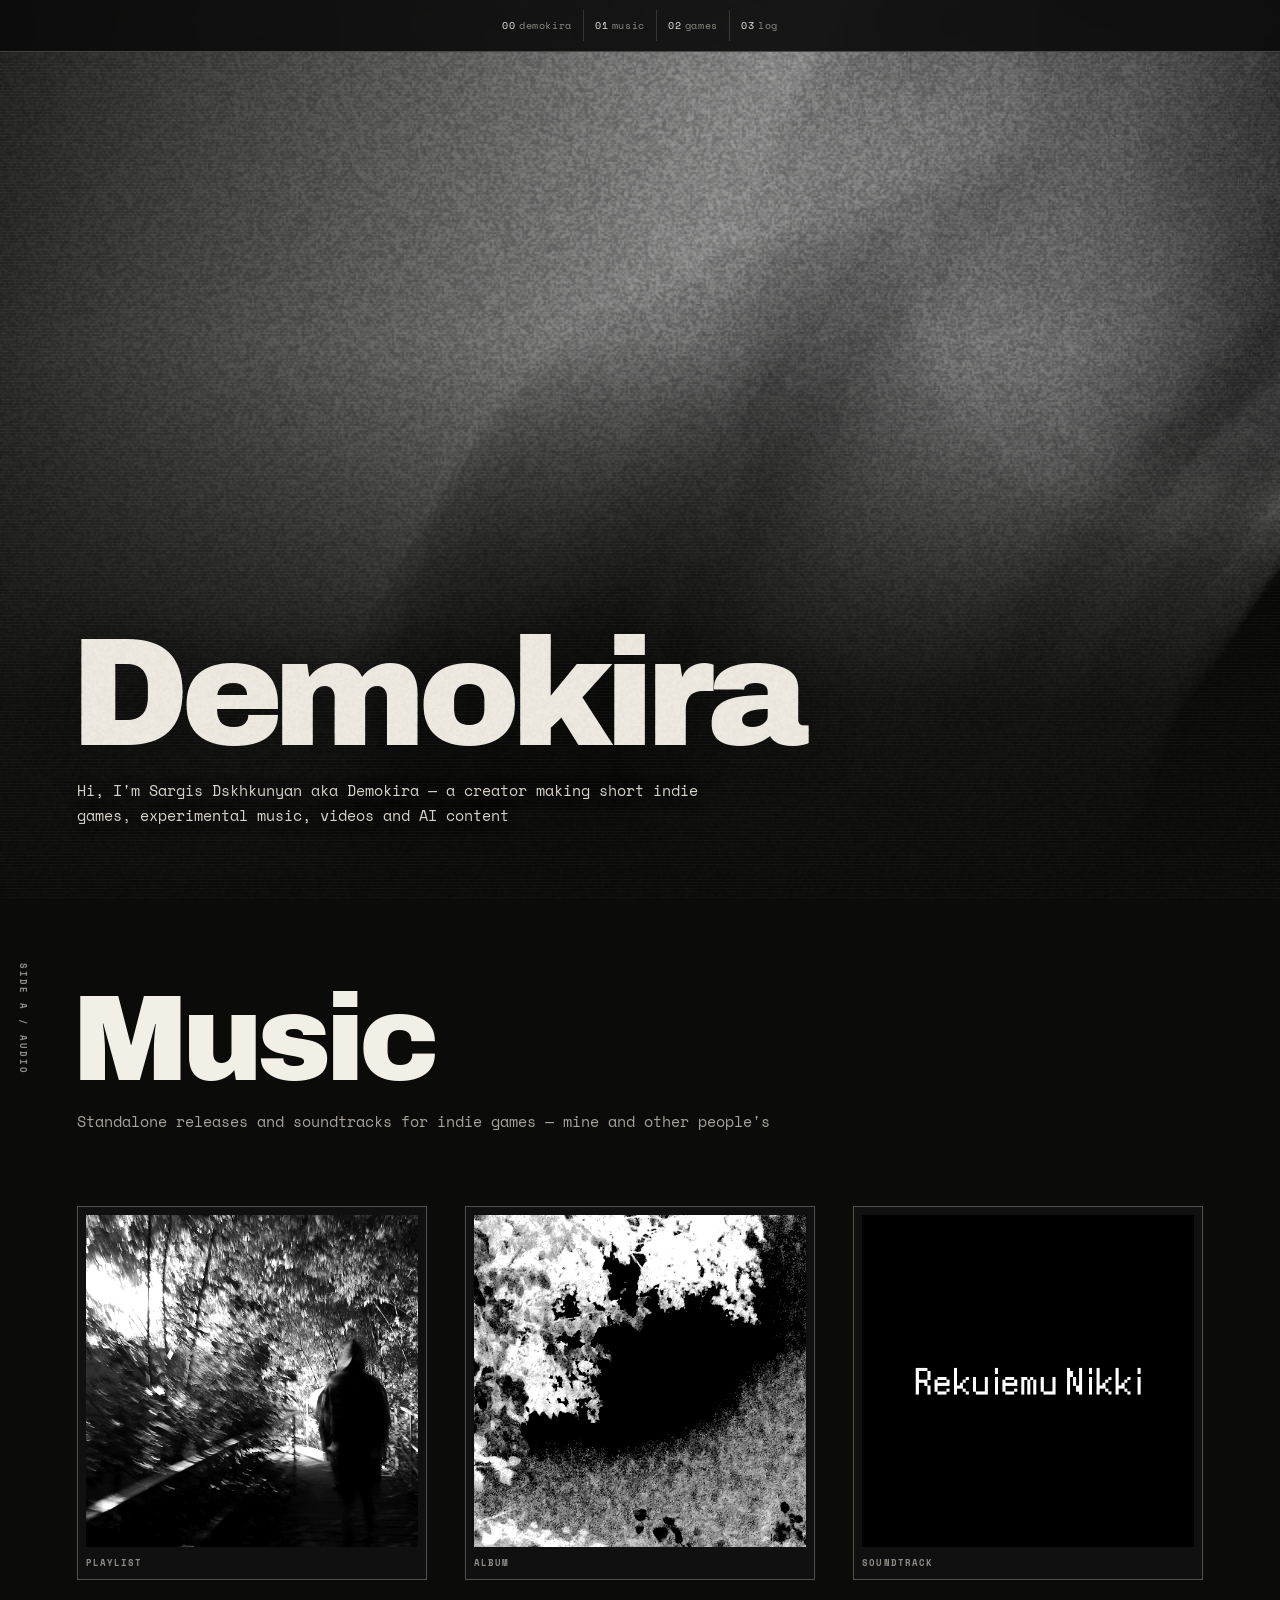
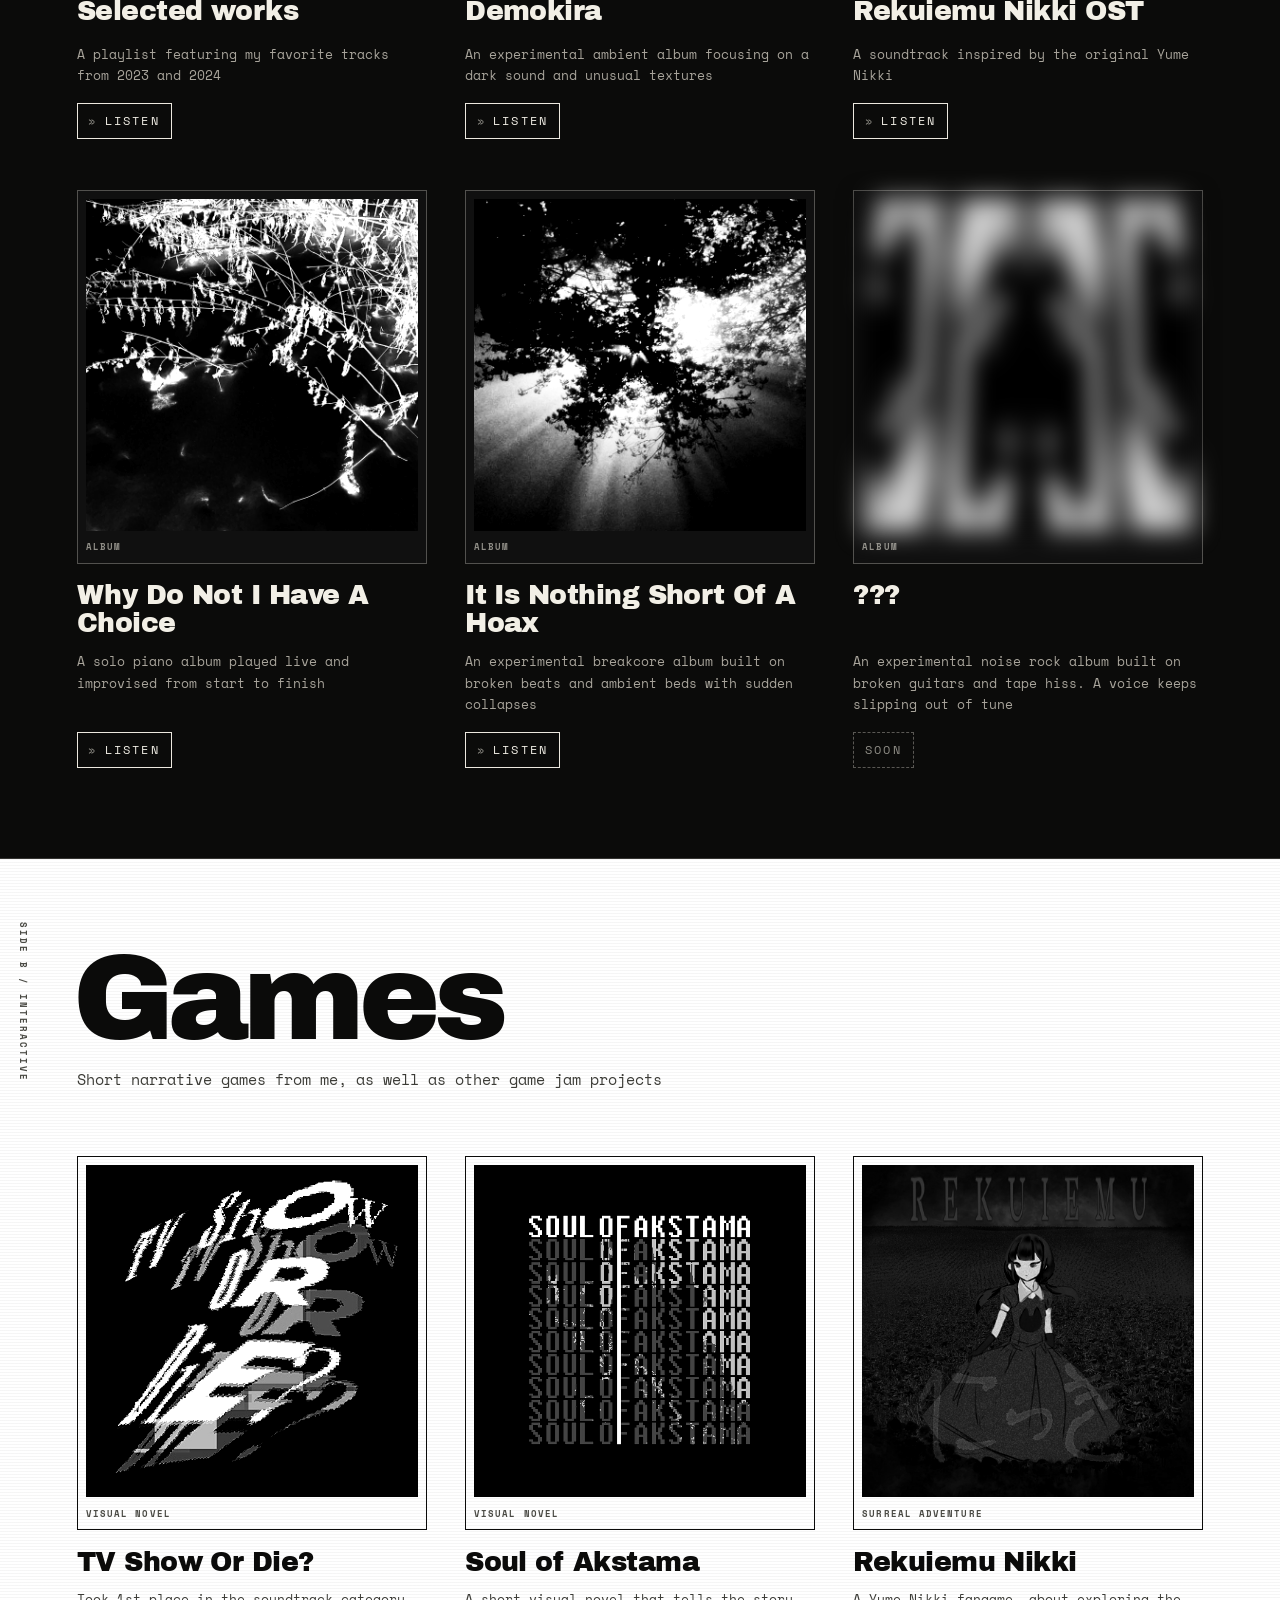
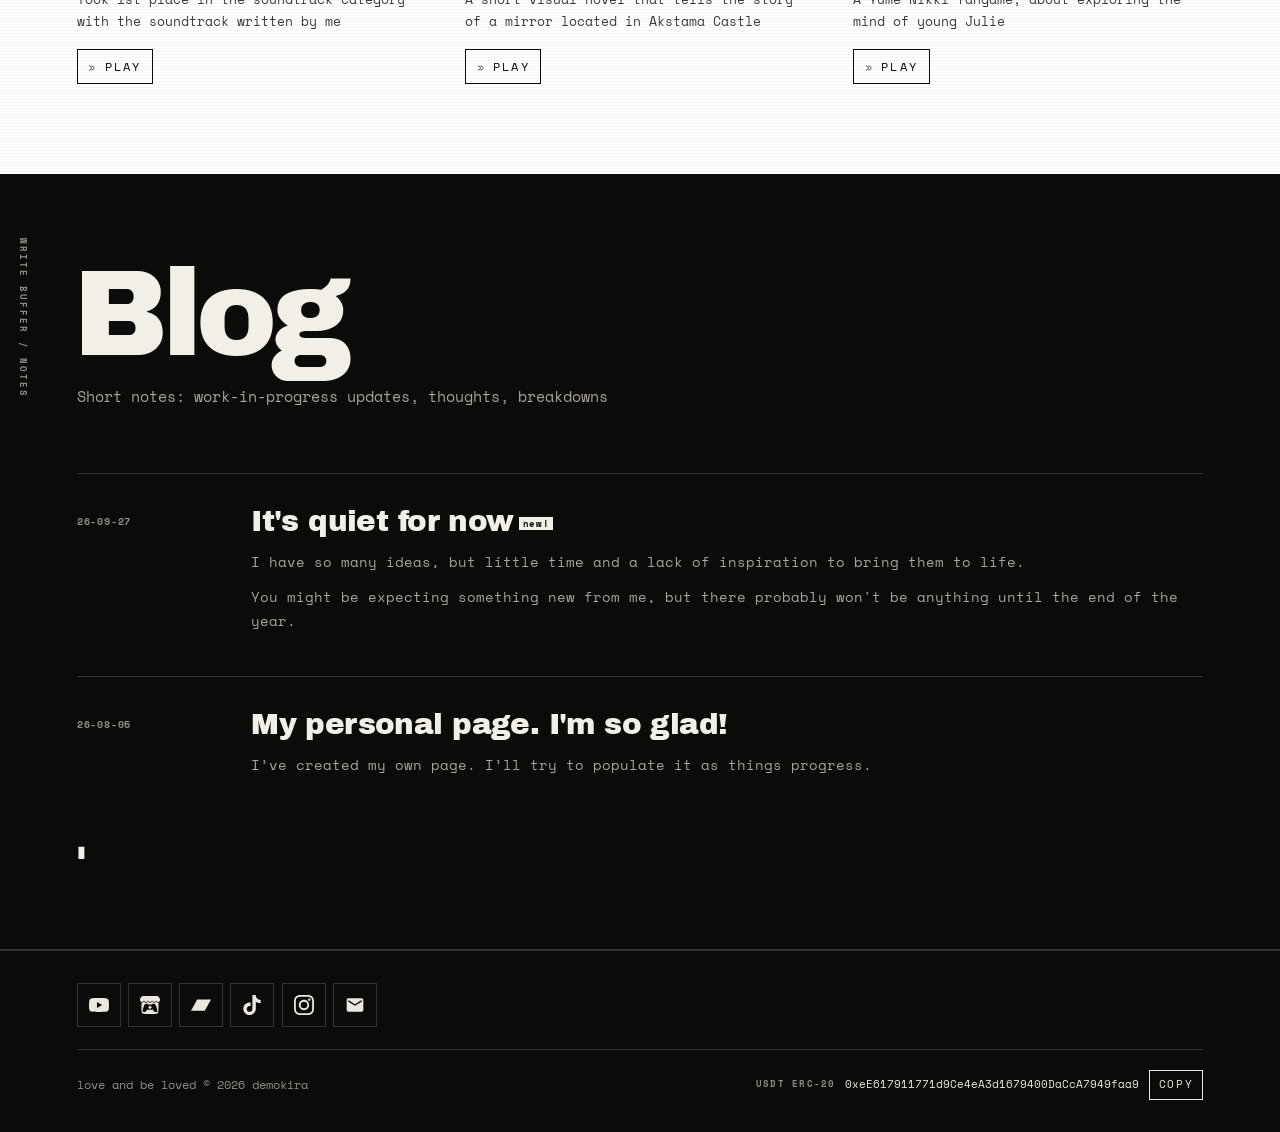
==== commit 89736c8a: "Update contact email" ====
--- a/index.html
+++ b/index.html
@@ -38,7 +38,7 @@
 </li><li class="sleeve">
   <figure class="sleeve__art"><img class="sleeve-img--center" alt="Rekuiemu Nikki cover artwork" height="512" loading="lazy" src="assets/covers/rekuiemu-nikki.jpg" width="512"/><figcaption>surreal adventure</figcaption></figure>
   <div class="sleeve__meta"><h3>Rekuiemu Nikki</h3><p class="sleeve__desc">A Yume Nikki fangame, about exploring the mind of young Julie</p><a class="play" href="https://eklsn.itch.io/reknikki" rel="noopener noreferrer" target="_blank"><span aria-hidden="true">»</span> play</a></div>
-</li></ol></section><section aria-labelledby="log-heading" class="log" id="log"><div class="log__head"><p class="rail-label">write buffer / notes</p><h2 class="h-display" id="log-heading">Blog</h2><p class="lede">Short notes: work-in-progress updates, thoughts, breakdowns</p></div><ol class="log__list"><li class="entry"><time class="entry__date" datetime="2026-09-27">26-09-27</time><div class="entry__body"><h3>It&#x27;s quiet for now<span class="new">new!</span></h3><p>I have so many ideas, but little time and a lack of inspiration to bring them to life.</p><p>You might be expecting something new from me, but there probably won&#x27;t be anything until the end of the year.</p></div></li><li class="entry"><time class="entry__date" datetime="2026-08-05">26-08-05</time><div class="entry__body"><h3>My personal page. I&#x27;m so glad!</h3><p>I’ve created my own page. I’ll try to populate it as things progress.</p></div></li></ol><p aria-hidden="true" class="log__cursor">▮</p></section></main><footer class="foot"><div class="foot__top"><ul aria-label="Channels" class="foot__channels"><li><a aria-label="youtube" href="https://www.youtube.com/@demokira" rel="noopener noreferrer" target="_blank" title="youtube"><span aria-hidden="true" class="foot__icon foot__icon--youtube"></span></a></li><li><a aria-label="itch.io" href="https://demokira.itch.io" rel="noopener noreferrer" target="_blank" title="itch.io"><span aria-hidden="true" class="foot__icon foot__icon--itchdotio"></span></a></li><li><a aria-label="bandcamp" href="https://demokira.bandcamp.com" rel="noopener noreferrer" target="_blank" title="bandcamp"><span aria-hidden="true" class="foot__icon foot__icon--bandcamp"></span></a></li><li><a aria-label="tiktok" href="https://www.tiktok.com/@demokira_?_r=1&amp;_t=ZS-98bt2Kt1skm" rel="noopener noreferrer" target="_blank" title="tiktok"><span aria-hidden="true" class="foot__icon foot__icon--tiktok"></span></a></li><li><a aria-label="instagram" href="https://www.instagram.com/srgsdshkhnn" rel="noopener noreferrer" target="_blank" title="instagram"><span aria-hidden="true" class="foot__icon foot__icon--instagram"></span></a></li><li><a aria-label="email" href="mailto:sargis.dshkhunyan@gmail.com" rel="noopener noreferrer" title="email"><span aria-hidden="true" class="foot__icon foot__icon--email"></span></a></li></ul></div><div class="foot__bottom"><p class="foot__line">love and be loved © 2026 demokira</p><div class="foot__wallet"><span class="foot__wallet-label">USDT ERC-20</span><code class="foot__wallet-value">0xeE617911771d9Ce4eA3d1679400DaCcA7949faa9</code><button class="wallet-key" type="button">copy</button></div></div></footer></div>
+</li></ol></section><section aria-labelledby="log-heading" class="log" id="log"><div class="log__head"><p class="rail-label">write buffer / notes</p><h2 class="h-display" id="log-heading">Blog</h2><p class="lede">Short notes: work-in-progress updates, thoughts, breakdowns</p></div><ol class="log__list"><li class="entry"><time class="entry__date" datetime="2026-09-27">26-09-27</time><div class="entry__body"><h3>It&#x27;s quiet for now<span class="new">new!</span></h3><p>I have so many ideas, but little time and a lack of inspiration to bring them to life.</p><p>You might be expecting something new from me, but there probably won&#x27;t be anything until the end of the year.</p></div></li><li class="entry"><time class="entry__date" datetime="2026-08-05">26-08-05</time><div class="entry__body"><h3>My personal page. I&#x27;m so glad!</h3><p>I’ve created my own page. I’ll try to populate it as things progress.</p></div></li></ol><p aria-hidden="true" class="log__cursor">▮</p></section></main><footer class="foot"><div class="foot__top"><ul aria-label="Channels" class="foot__channels"><li><a aria-label="youtube" href="https://www.youtube.com/@demokira" rel="noopener noreferrer" target="_blank" title="youtube"><span aria-hidden="true" class="foot__icon foot__icon--youtube"></span></a></li><li><a aria-label="itch.io" href="https://demokira.itch.io" rel="noopener noreferrer" target="_blank" title="itch.io"><span aria-hidden="true" class="foot__icon foot__icon--itchdotio"></span></a></li><li><a aria-label="bandcamp" href="https://demokira.bandcamp.com" rel="noopener noreferrer" target="_blank" title="bandcamp"><span aria-hidden="true" class="foot__icon foot__icon--bandcamp"></span></a></li><li><a aria-label="tiktok" href="https://www.tiktok.com/@demokira_?_r=1&amp;_t=ZS-98bt2Kt1skm" rel="noopener noreferrer" target="_blank" title="tiktok"><span aria-hidden="true" class="foot__icon foot__icon--tiktok"></span></a></li><li><a aria-label="instagram" href="https://www.instagram.com/srgsdshkhnn" rel="noopener noreferrer" target="_blank" title="instagram"><span aria-hidden="true" class="foot__icon foot__icon--instagram"></span></a></li><li><a aria-label="email" href="mailto:sargisdshkhunyan@gmail.com" rel="noopener noreferrer" title="email"><span aria-hidden="true" class="foot__icon foot__icon--email"></span></a></li></ul></div><div class="foot__bottom"><p class="foot__line">love and be loved © 2026 demokira</p><div class="foot__wallet"><span class="foot__wallet-label">USDT ERC-20</span><code class="foot__wallet-value">0xeE617911771d9Ce4eA3d1679400DaCcA7949faa9</code><button class="wallet-key" type="button">copy</button></div></div></footer></div>
 <script src="script.js?v=portrait24" defer></script>
 </body>
 </html>
